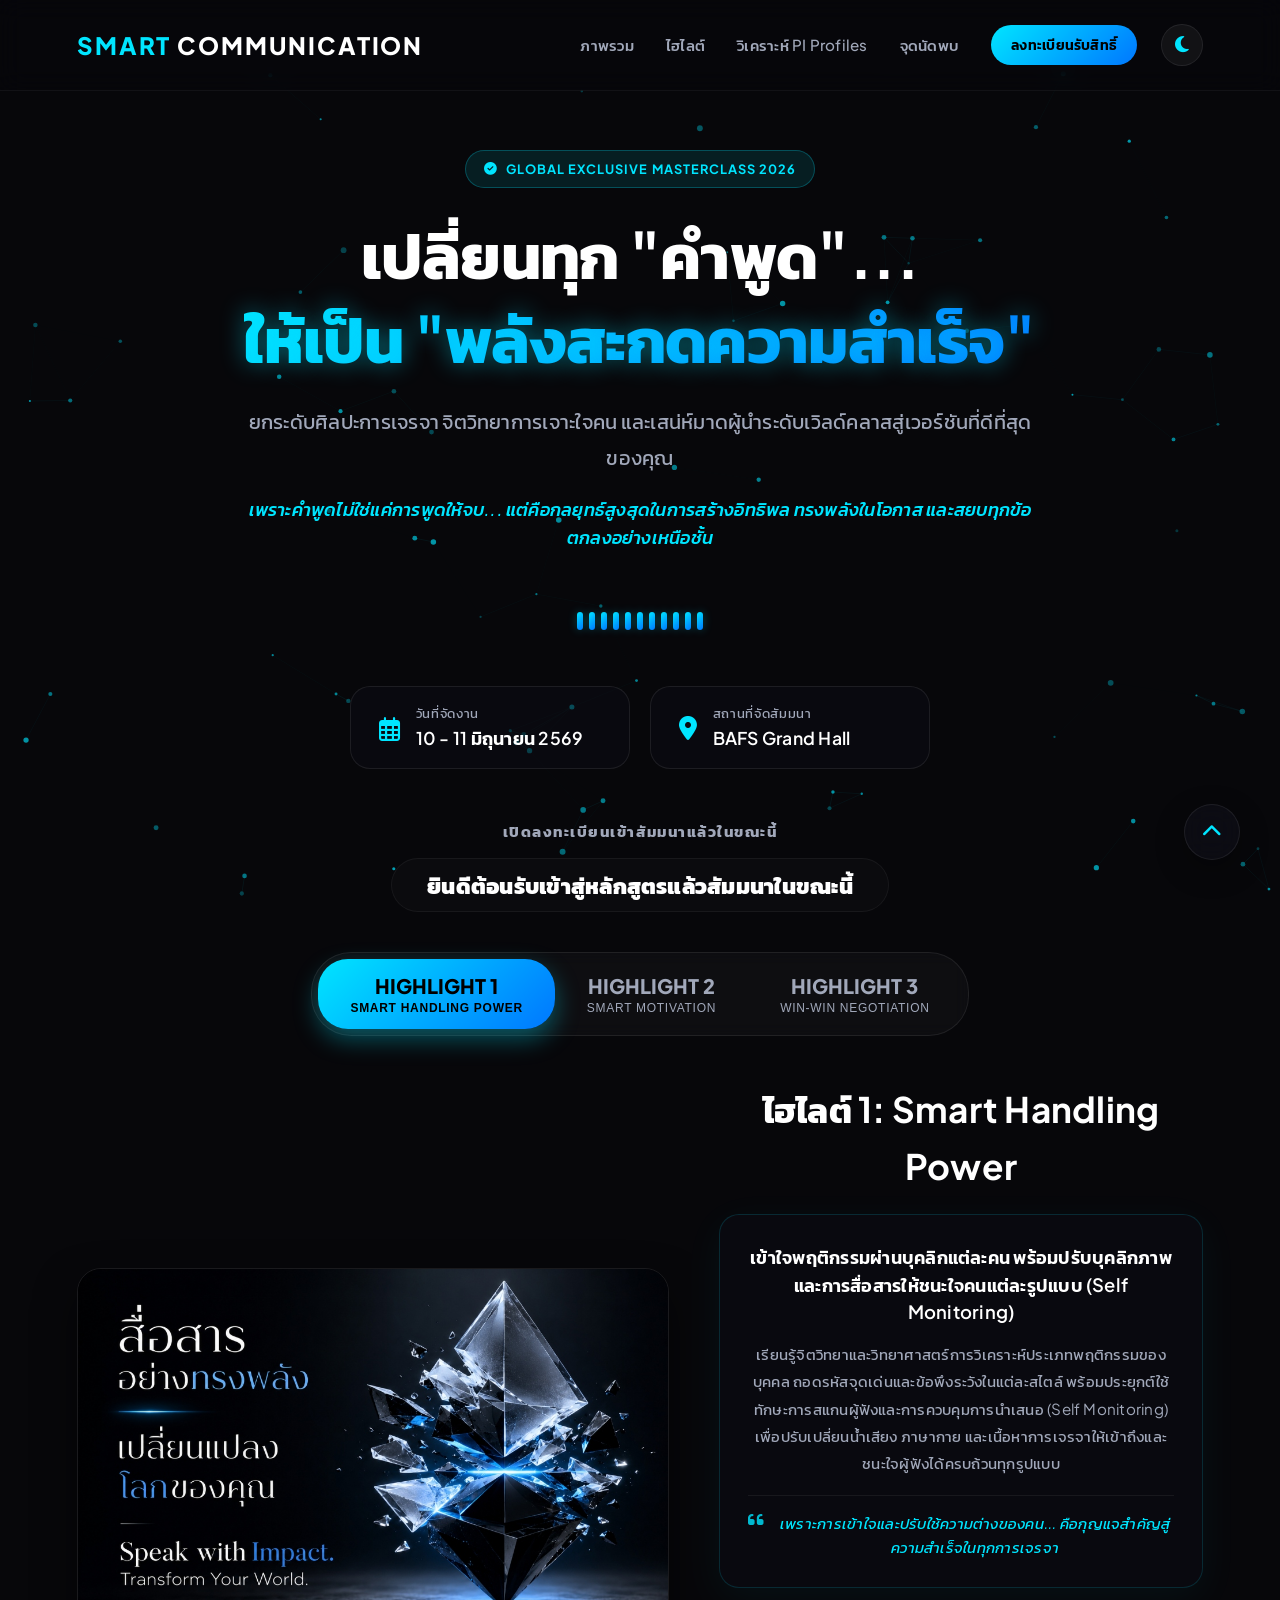
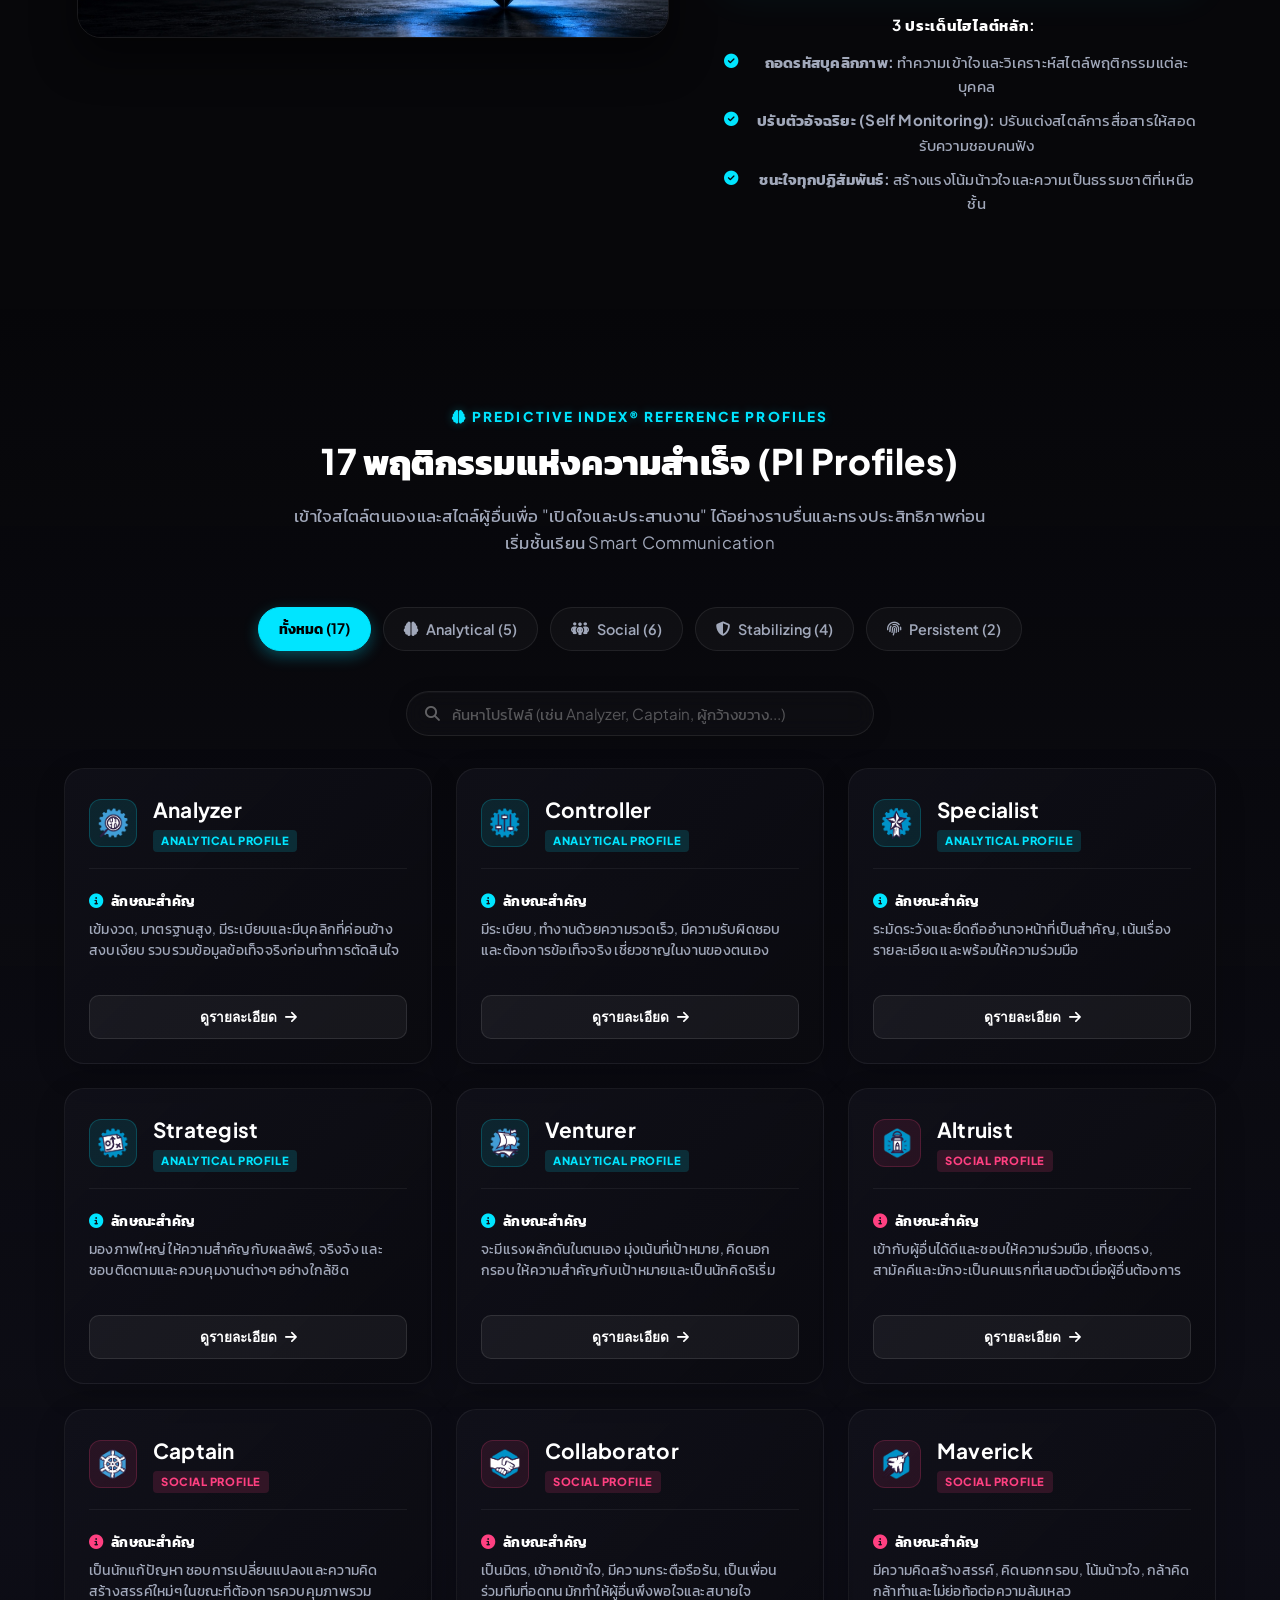
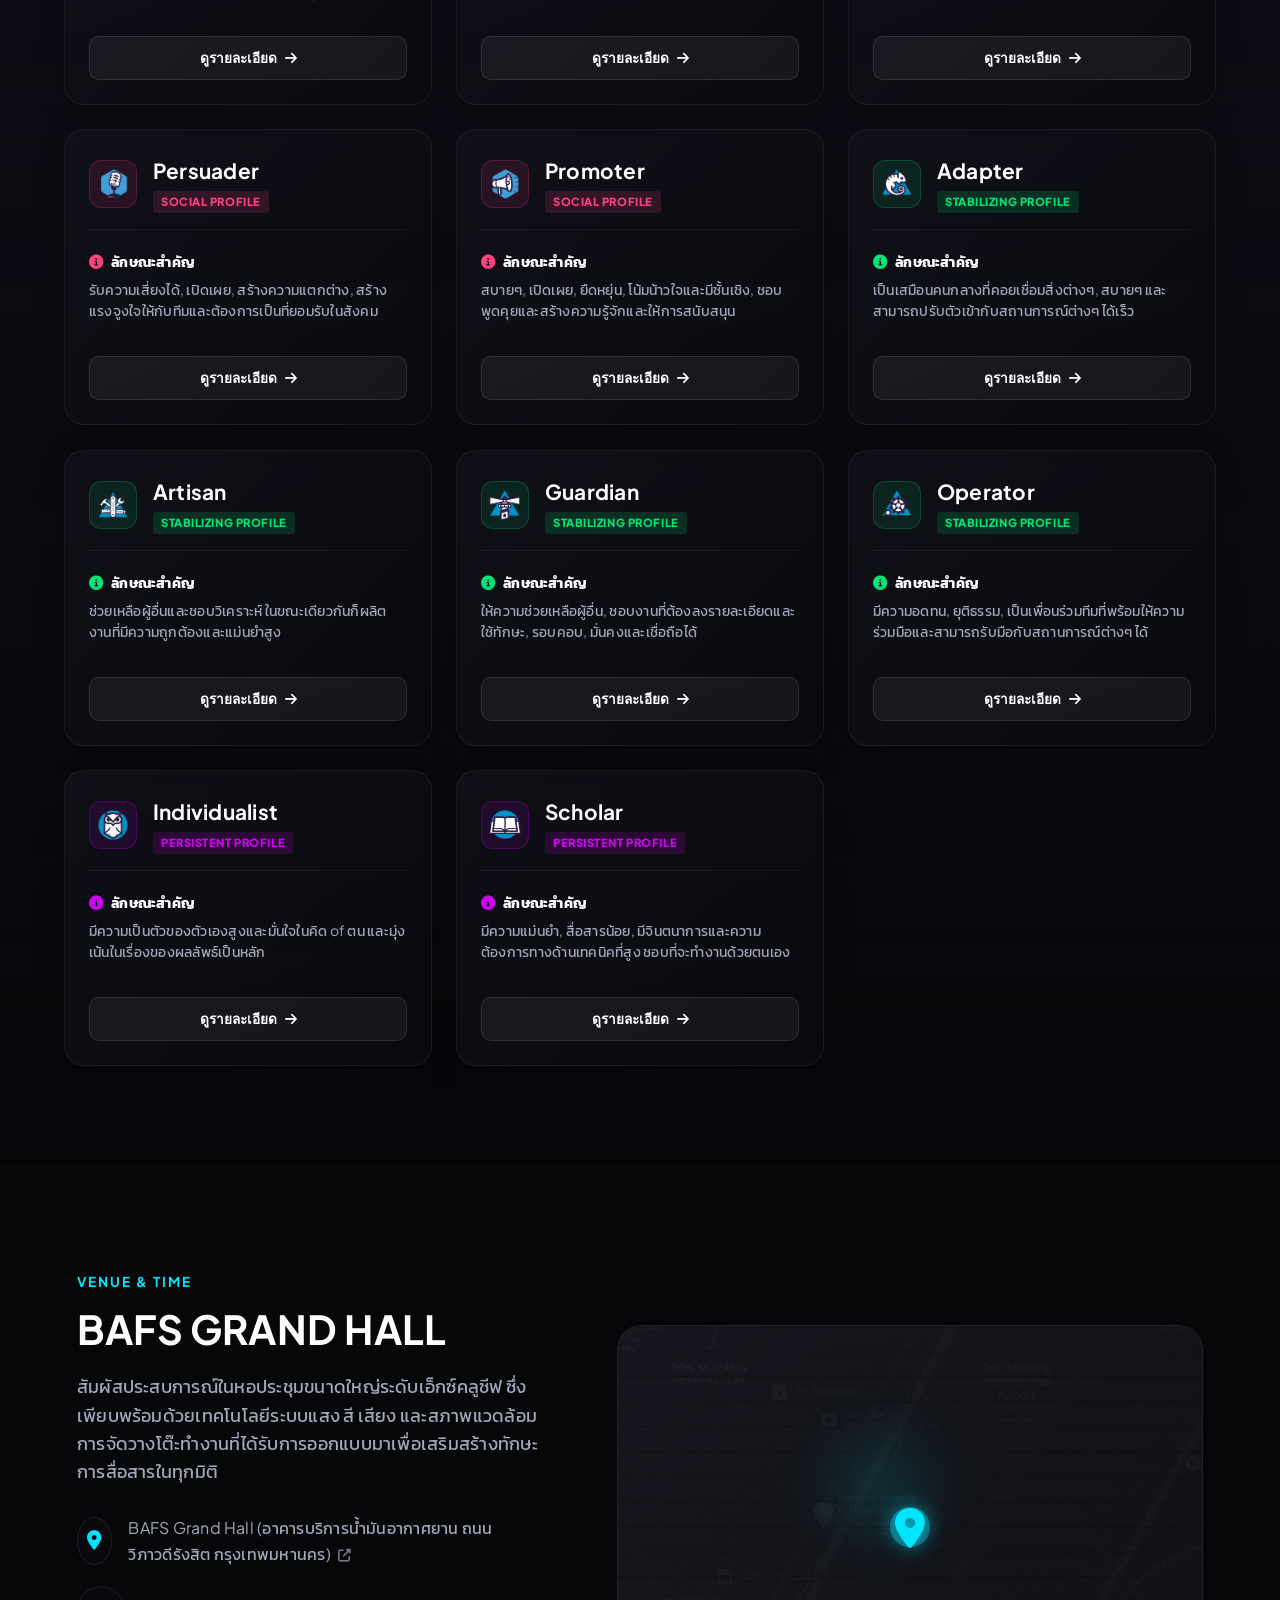
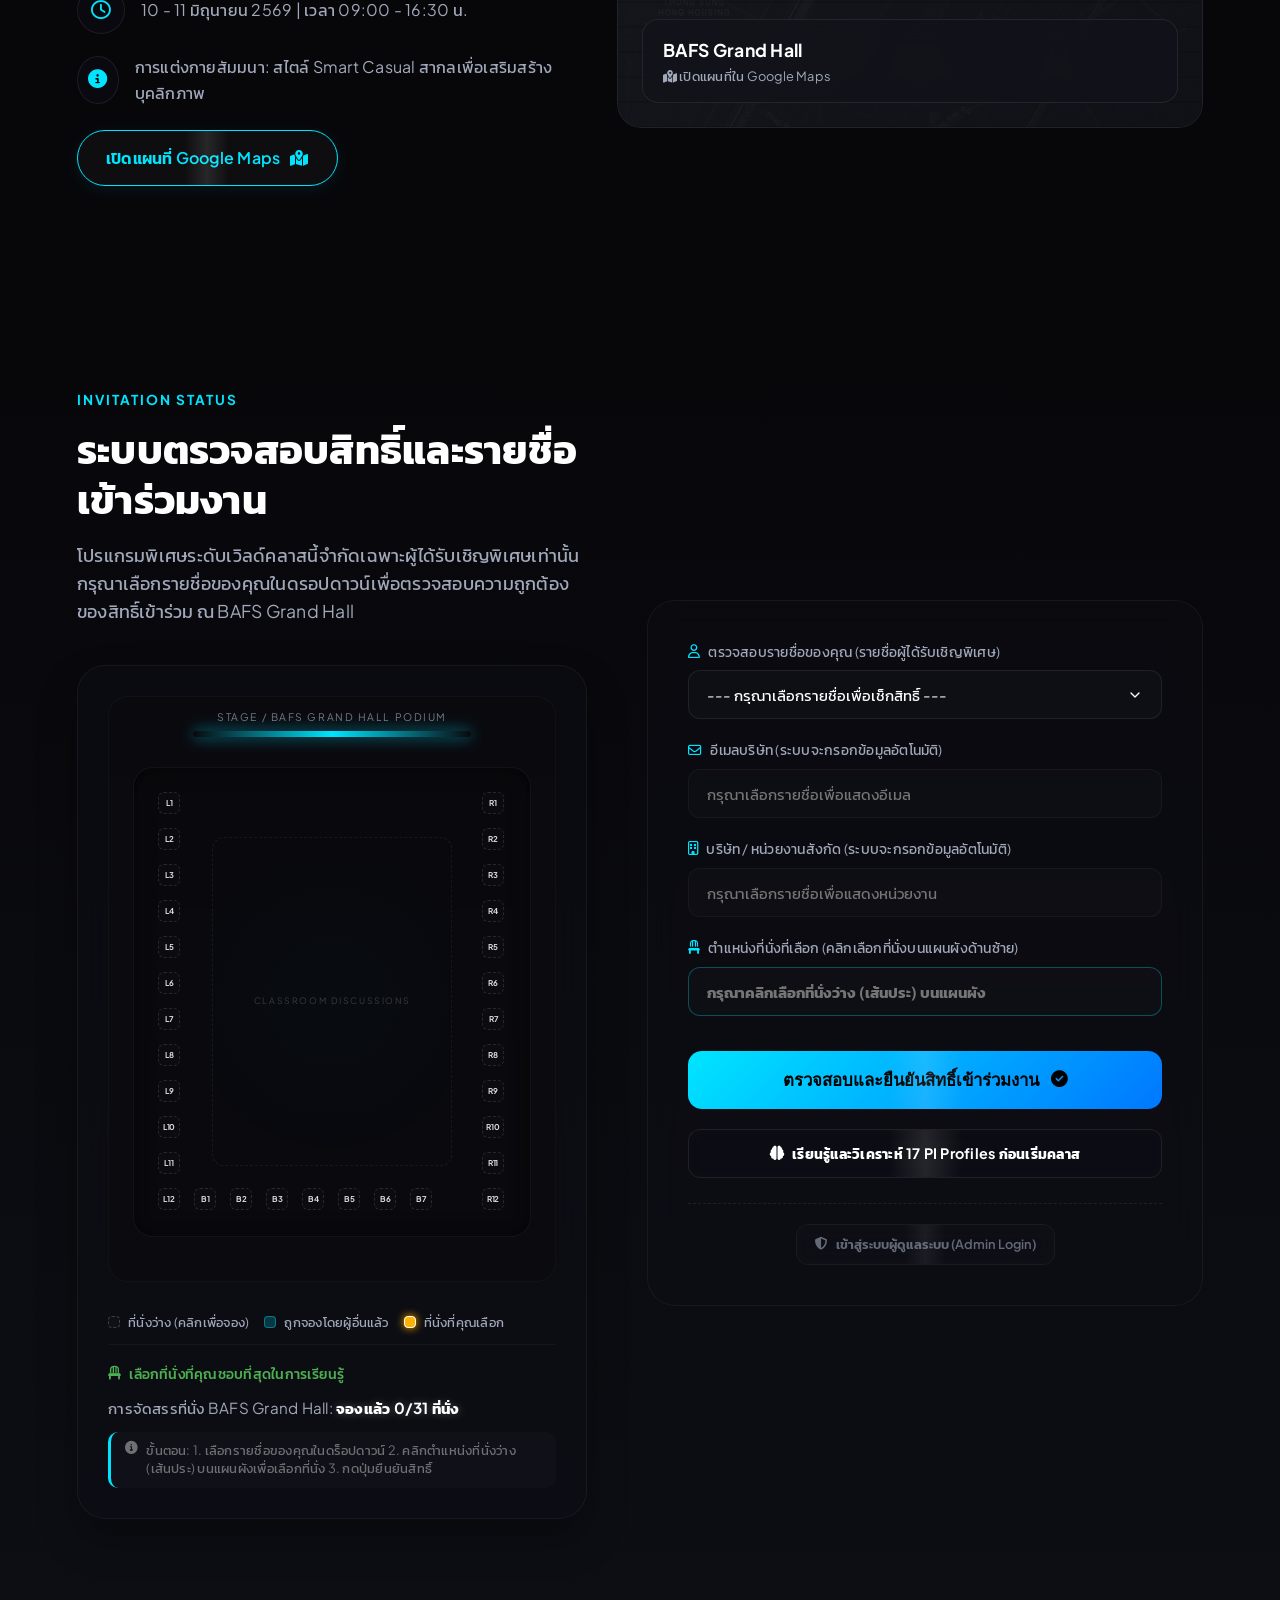
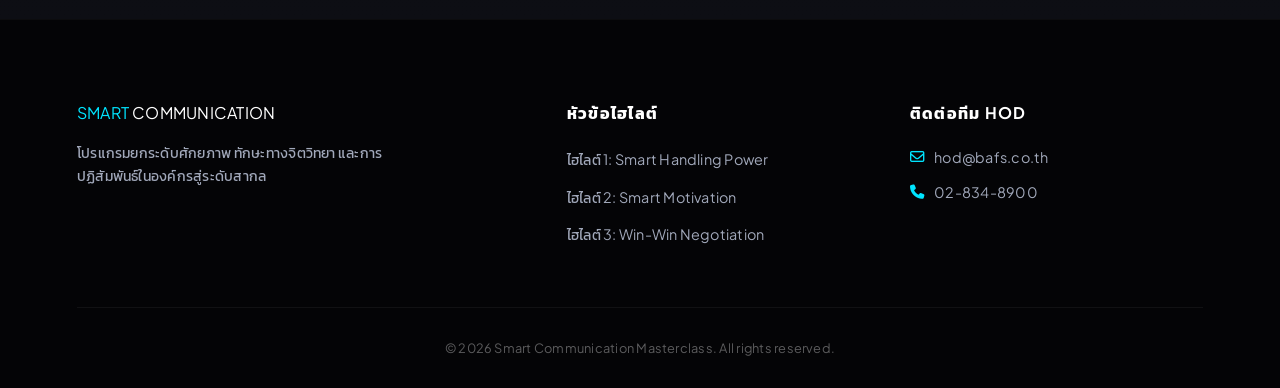
==== index.html @ f440081e "Add files via upload" ====
<!DOCTYPE html>
<html lang="th">
<head>
    <meta charset="UTF-8">
    <meta name="viewport" content="width=device-width, initial-scale=1.0">
    <title>Smart Communication Masterclass - 10-11 June 2026</title>
    
    <!-- SEO Optimization -->
    <meta name="description" content="พัฒนาทักษะการสื่อสารระดับสากล ปรับเปลี่ยนวิธีคิดและจิตวิทยาการโน้มน้าวใจระดับผู้นำในหลักสูตร Smart Communication ณ BAFS Grand Hall 10-11 มิถุนายน 2569">
    <meta name="keywords" content="Smart Communication, ทักษะการเจรจาต่อรอง, จิตวิทยาการโน้มน้าวใจ, BAFS Grand Hall, Smart Motivation, Leadership Presence">
    <meta name="author" content="Smart Communication Team">
    
    <!-- Premium Google Fonts: Plus Jakarta Sans (English) and Kanit (Thai) - Comfortable, highly readable, and extremely impactful -->
    <link rel="preconnect" href="https://fonts.googleapis.com">
    <link rel="preconnect" href="https://fonts.gstatic.com" crossorigin>
    <link href="https://fonts.googleapis.com/css2?family=Plus+Jakarta+Sans:wght@300;400;500;600;700;800;900&family=Kanit:wght@200;300;400;500;600;700;800&display=swap" rel="stylesheet">
    
    <!-- FontAwesome Icons -->
    <link rel="stylesheet" href="https://cdnjs.cloudflare.com/ajax/libs/font-awesome/6.4.0/css/all.min.css">
    
    <link rel="stylesheet" href="styles.css">
</head>
<body class="theme-ep1">

    <!-- Interactive Ambient Glow & Particles Background -->
    <div class="ambient-glow" id="ambientGlow"></div>
    <div class="mesh-grid"></div>
    <canvas class="particles-canvas" id="particlesCanvas"></canvas>

    <!-- Header Navigation -->
    <header class="header">
        <div class="logo">
            <span class="logo-accent">SMART</span> COMMUNICATION
        </div>
        <div class="nav-container">
            <nav class="nav-links">
                <a href="#about" class="nav-item">ภาพรวม</a>
                <a href="#episodes" class="nav-item">ไฮไลต์</a>
                <a href="#pi-profiles" class="nav-item">วิเคราะห์ PI Profiles</a>
                <a href="#venue" class="nav-item">จุดนัดพบ</a>
                <a href="#rsvp" class="cta-button-nav">ลงทะเบียนรับสิทธิ์</a>
            </nav>
            <button id="themeToggleBtn" class="theme-toggle-btn" aria-label="Toggle Theme">
                <i class="fa-solid fa-moon icon-moon"></i>
                <i class="fa-solid fa-sun icon-sun"></i>
            </button>
            <div class="hamburger">
                <span></span>
                <span></span>
                <span></span>
            </div>
        </div>
    </header>

    <!-- Hero Section -->
    <section class="hero-section" id="about">
        <div class="hero-bg" style="background-image: linear-gradient(180deg, rgba(10, 10, 12, 0.4) 0%, rgba(10, 10, 12, 0.95) 100%), url('assets/hero_bg.png');"></div>
        
        <div class="hero-content">
            <div class="badge-container animate-fade-in">
                <span class="premium-badge"><i class="fa-solid fa-circle-check"></i> GLOBAL EXCLUSIVE MASTERCLASS 2026</span>
            </div>
            
            <h1 class="hero-title animate-slide-up">
                เปลี่ยนทุก "คำพูด"...<br>
                <span class="accent-text gradient-glow">ให้เป็น "พลังสะกดความสำเร็จ"</span>
            </h1>
            
            <p class="hero-subtitle animate-slide-up">
                ยกระดับศิลปะการเจรจา จิตวิทยาการเจาะใจคน และเสน่ห์มาดผู้นำระดับเวิลด์คลาสสู่เวอร์ชันที่ดีที่สุดของคุณ
                <span class="highlight-line">เพราะคำพูดไม่ใช่แค่การพูดให้จบ... แต่คือกลยุทธ์สูงสุดในการสร้างอิทธิพล ทรงพลังในโอกาส และสยบทุกข้อตกลงอย่างเหนือชั้น</span>
            </p>

            <!-- Waveform Interactive visual to represent voice power -->
            <div class="waveform-container animate-fade-in" id="waveform">
                <div class="wave-bar"></div>
                <div class="wave-bar"></div>
                <div class="wave-bar"></div>
                <div class="wave-bar"></div>
                <div class="wave-bar"></div>
                <div class="wave-bar"></div>
                <div class="wave-bar"></div>
                <div class="wave-bar"></div>
                <div class="wave-bar"></div>
                <div class="wave-bar"></div>
                <div class="wave-bar"></div>
            </div>

            <!-- Event Details Cards -->
            <div class="event-meta-cards animate-fade-in">
                <div class="meta-card">
                    <div class="meta-icon"><i class="fa-regular fa-calendar-days"></i></div>
                    <div class="meta-text">
                        <span class="meta-label">วันที่จัดงาน</span>
                        <span class="meta-value">10 - 11 มิถุนายน 2569</span>
                    </div>
                </div>
                <div class="meta-card">
                    <div class="meta-icon"><i class="fa-solid fa-location-dot"></i></div>
                    <div class="meta-text">
                        <span class="meta-label">สถานที่จัดสัมมนา</span>
                        <span class="meta-value">BAFS Grand Hall</span>
                    </div>
                </div>
            </div>

            <!-- Countdown Timer -->
            <div class="countdown-container animate-fade-in">
                <h3 class="countdown-title">เปิดลงทะเบียนเข้าสัมมนาแล้วในขณะนี้</h3>
                <div class="countdown-timer" id="countdown">
                    <div class="time-block">
                        <span class="time-number" id="days">00</span>
                        <span class="time-label">วัน</span>
                    </div>
                    <div class="time-divider">:</div>
                    <div class="time-block">
                        <span class="time-number" id="hours">00</span>
                        <span class="time-label">ชั่วโมง</span>
                    </div>
                    <div class="time-divider">:</div>
                    <div class="time-block">
                        <span class="time-number" id="minutes">00</span>
                        <span class="time-label">นาที</span>
                    </div>
                    <div class="time-divider">:</div>
                    <div class="time-block">
                        <span class="time-number" id="seconds">00</span>
                        <span class="time-label">วินาที</span>
                    </div>
                </div>
            </div>

            <!-- Highlights Interactive Showcase Navigator -->
            <div class="ep-navigator-wrapper" id="episodes">
                <div class="ep-navigator">
                    <button class="ep-nav-btn active" data-ep="1">
                        <span class="ep-nav-num">HIGHLIGHT 1</span>
                        <span class="ep-nav-title">Smart Handling Power</span>
                    </button>
                    <button class="ep-nav-btn" data-ep="2">
                        <span class="ep-nav-num">HIGHLIGHT 2</span>
                        <span class="ep-nav-title">Smart Motivation</span>
                    </button>
                    <button class="ep-nav-btn" data-ep="3">
                        <span class="ep-nav-num">HIGHLIGHT 3</span>
                        <span class="ep-nav-title">Win-Win Negotiation</span>
                    </button>
                </div>
            </div>

            <!-- Highlights Showcase Container -->
            <div class="ep-showcase-container">
                
                <!-- HIGHLIGHT 1 PANEL -->
                <div class="ep-panel active" id="ep-panel-1">
                    <div class="ep-grid">
                        <div class="ep-visual-container">
                            <div class="glass-frame tilt-card">
                                <img src="assets/ep1_transformation.jpg" alt="ไฮไลต์ 1: Smart Handling Power" class="ep-image">
                            </div>
                        </div>
                        <div class="ep-details">
                            <h3 class="ep-title">ไฮไลต์ 1: Smart Handling Power</h3>
                            
                            <div class="ep-promo-card">
                                <p class="promo-lead">เข้าใจพฤติกรรมผ่านบุคลิกแต่ละคน พร้อมปรับบุคลิกภาพและการสื่อสารให้ชนะใจคนแต่ละรูปแบบ (Self Monitoring)</p>
                                <p class="promo-text">
                                    เรียนรู้จิตวิทยาและวิทยาศาสตร์การวิเคราะห์ประเภทพฤติกรรมของบุคคล ถอดรหัสจุดเด่นและข้อพึงระวังในแต่ละสไตล์ พร้อมประยุกต์ใช้ทักษะการสแกนผู้ฟังและการควบคุมการนำเสนอ (Self Monitoring) เพื่อปรับเปลี่ยนน้ำเสียง ภาษากาย และเนื้อหาการเจรจาให้เข้าถึงและชนะใจผู้ฟังได้ครบถ้วนทุกรูปแบบ
                                </p>
                                <div class="promo-highlight">
                                    <i class="fa-solid fa-quote-left"></i>
                                    <span class="highlight-quote-text">เพราะการเข้าใจและปรับใช้ความต่างของคน... คือกุญแจสำคัญสู่ความสำเร็จในทุกการเจรจา</span>
                                </div>
                            </div>

                            <div class="learning-points">
                                <h4 class="points-title">3 ประเด็นไฮไลต์หลัก:</h4>
                                <ul>
                                    <li><i class="fa-solid fa-circle-check"></i> <span><strong>ถอดรหัสบุคลิกภาพ:</strong> ทำความเข้าใจและวิเคราะห์สไตล์พฤติกรรมแต่ละบุคคล</span></li>
                                    <li><i class="fa-solid fa-circle-check"></i> <span><strong>ปรับตัวอัจฉริยะ (Self Monitoring):</strong> ปรับแต่งสไตล์การสื่อสารให้สอดรับความชอบคนฟัง</span></li>
                                    <li><i class="fa-solid fa-circle-check"></i> <span><strong>ชนะใจทุกปฏิสัมพันธ์:</strong> สร้างแรงโน้มน้าวใจและความเป็นธรรมชาติที่เหนือชั้น</span></li>
                                </ul>
                            </div>
                        </div>
                    </div>
                </div>

                <!-- HIGHLIGHT 2 PANEL -->
                <div class="ep-panel" id="ep-panel-2">
                    <div class="ep-grid">
                        <div class="ep-visual-container">
                            <div class="glass-frame tilt-card">
                                <img src="assets/ep2_persuasion.jpg" alt="ไฮไลต์ 2: Smart Motivation" class="ep-image">
                            </div>
                        </div>
                        <div class="ep-details">
                            <h3 class="ep-title">ไฮไลต์ 2: Smart Motivation</h3>
                            
                            <div class="ep-promo-card">
                                <p class="promo-lead">จิตวิทยาการจูงใจผู้อื่น การอ่านคน และการสร้างวัฒนธรรมองค์กรที่เอื้อต่อแรงขับเคลื่อน (Rapport Building)</p>
                                <p class="promo-text">
                                    ก้าวข้ามการสั่งการแบบดั้งเดิม สู่การนำทักษะการสร้างสายสัมพันธ์และความไว้เนื้อเชื่อใจ (Rapport Building) มาใช้อ่านใจบุคคล พร้อมเรียนรู้กลไกเชิงจิตวิทยาในการจุดพลังกระตุ้น ปลูกฝังทัศนคติเชิงบวก และสร้างวัฒนธรรมการมีส่วนร่วมในองค์กร เพื่อขับเคลื่อนประสิทธิภาพการทำงานร่วมกันเป็นทีมให้บรรลุเป้าหมายที่เหนือชั้นไปด้วยกัน
                                </p>
                                <div class="promo-highlight">
                                    <i class="fa-solid fa-quote-left"></i>
                                    <span class="highlight-quote-text">แรงผลักดันที่ทรงพลังที่สุด... เริ่มต้นจากการสร้างความเข้าใจและความผูกพันที่แท้จริงในใจคน</span>
                                </div>
                            </div>

                            <div class="learning-points">
                                <h4 class="points-title">3 ประเด็นไฮไลต์หลัก:</h4>
                                <ul>
                                    <li><i class="fa-solid fa-circle-check"></i> <span><strong>จิตวิทยาการกระตุ้น:</strong> ปลดล็อกแรงจูงใจและไฟในการทำงานของผู้ใต้บังคับบัญชา</span></li>
                                    <li><i class="fa-solid fa-circle-check"></i> <span><strong>สร้างความสัมพันธ์ลึกซึ้ง (Rapport):</strong> เทคนิคเชื่อมโยงไอเดียและสร้างความไว้ใจอย่างรวดเร็ว</span></li>
                                    <li><i class="fa-solid fa-circle-check"></i> <span><strong>วัฒนธรรมแรงขับเคลื่อน:</strong> พัฒนาสภาพแวดล้อมองค์กรที่ผลักดันเป้าหมายร่วมกัน</span></li>
                                </ul>
                            </div>
                        </div>
                    </div>
                </div>

                <!-- HIGHLIGHT 3 PANEL -->
                <div class="ep-panel" id="ep-panel-3">
                    <div class="ep-grid">
                        <div class="ep-visual-container">
                            <div class="glass-frame tilt-card">
                                <img src="assets/ep3_authority.png" alt="ไฮไลต์ 3: Win-Win Negotiation" class="ep-image">
                            </div>
                        </div>
                        <div class="ep-details">
                            <h3 class="ep-title">ไฮไลต์ 3: Win-Win Negotiation</h3>
                            
                            <div class="ep-promo-card">
                                <p class="promo-lead">กลยุทธ์การเจรจาต่อรองที่มีประสิทธิภาพ การสร้างเงื่อนไขเพื่อความสำเร็จ และเทคนิคการโน้มน้าวใจระดับลึก</p>
                                <p class="promo-text">
                                    ยกระดับสู่ศิลปะการเจรจาต่อรองและโน้มน้าวใจขั้นสูง เรียนรู้วิธีการกำหนดและออกแบบเงื่อนไขข้อตกลงเพื่อสร้างผลประโยชน์ร่วมกันทุกฝ่าย (Win-Win Outcome) พร้อมติดอาวุธจิตวิทยาการเจาะใจคนในระดับลึกเพื่อแก้ปัญหาความขัดแย้ง ปรับทัศนคติ และสยบทุกความตึงเครียดให้เปลี่ยนเป็นทางออกทางธุรกิจที่เหนือชั้น
                                </p>
                                <div class="promo-highlight">
                                    <i class="fa-solid fa-quote-left"></i>
                                    <span class="highlight-quote-text">การเจรจาที่ดีที่สุด... ไม่ใช่การเอาชนะ แต่คือการทำให้ทุกฝ่ายประสบความสำเร็จร่วมกันอย่างมั่นคง</span>
                                </div>
                            </div>

                            <div class="learning-points">
                                <h4 class="points-title">3 ประเด็นไฮไลต์หลัก:</h4>
                                <ul>
                                    <li><i class="fa-solid fa-circle-check"></i> <span><strong>กลยุทธ์การต่อรองขั้นสูง:</strong> วิธีควบคุมโครงสร้างการสนทนาและการยื่นข้อเสนออย่างเป็นระบบ</span></li>
                                    <li><i class="fa-solid fa-circle-check"></i> <span><strong>สร้างเงื่อนไข Win-Win:</strong> ออกแบบโซลูชันข้อตกลงเพื่อความพึงพอใจสูงสุดของทุกฝ่าย</span></li>
                                    <li><i class="fa-solid fa-circle-check"></i> <span><strong>จิตวิทยาโน้มน้าวระดับลึก:</strong> เทคนิคเอาชนะแรงต้านและปรับมุมมองเพื่อความร่วมมืออย่างยั่งยืน</span></li>
                                </ul>
                            </div>
                        </div>
                    </div>
                </div>

            </div>
    </section>

    <!-- PI Reference Profiles Section -->
    <section class="pi-section" id="pi-profiles">
        <div class="pi-container">
            <div class="pi-header-content">
                <span class="section-tag"><i class="fa-solid fa-brain"></i> PREDICTIVE INDEX® REFERENCE PROFILES</span>
                <h2 class="section-title">17 พฤติกรรมแห่งความสำเร็จ (PI Profiles)</h2>
                <p class="section-desc">
                    เข้าใจสไตล์ตนเองและสไตล์ผู้อื่นเพื่อ "เปิดใจและประสานงาน" ได้อย่างราบรื่นและทรงประสิทธิภาพก่อนเริ่มชั้นเรียน Smart Communication
                </p>
            </div>

            <!-- PI Category Filters -->
            <div class="pi-filters">
                <button class="pi-filter-btn active" data-filter="all">ทั้งหมด (17)</button>
                <button class="pi-filter-btn" data-filter="analytical"><i class="fa-solid fa-brain"></i> Analytical (5)</button>
                <button class="pi-filter-btn" data-filter="social"><i class="fa-solid fa-people-group"></i> Social (6)</button>
                <button class="pi-filter-btn" data-filter="stabilizing"><i class="fa-solid fa-shield-halved"></i> Stabilizing (4)</button>
                <button class="pi-filter-btn" data-filter="persistent"><i class="fa-solid fa-fingerprint"></i> Persistent (2)</button>
            </div>

            <!-- PI Search Bar -->
            <div class="pi-search-container">
                <div class="pi-search-wrapper">
                    <i class="fa-solid fa-magnifying-glass search-icon"></i>
                    <input type="text" id="piSearchInput" placeholder="ค้นหาโปรไฟล์ (เช่น Analyzer, Captain, ผู้กว้างขวาง...)" autocomplete="off">
                    <button id="piSearchClear" class="search-clear-btn" style="display: none;" aria-label="ล้างการค้นหา"><i class="fa-solid fa-xmark"></i></button>
                </div>
            </div>

            <!-- PI Cards Grid -->
            <div class="pi-grid-container" id="piGrid">
                <!-- === Analytical Profiles === -->
                <div class="pi-card show" data-category="analytical">
                    <div class="pi-card-inner">
                        <div class="pi-card-header">
                            <div class="pi-icon-wrap"><img src="assets/pi-profiles/analyzer.png" alt="Analyzer" class="pi-profile-icon-img"></div>
                            <div class="pi-title-wrap">
                                <h3 class="pi-name">Analyzer</h3>
                                <span class="pi-badge analytical">Analytical Profile</span>
                            </div>
                        </div>
                        <div class="pi-card-body">
                            <div class="pi-detail-item">
                                <h4 class="pi-detail-title"><i class="fa-solid fa-circle-info"></i> ลักษณะสำคัญ</h4>
                                <p class="pi-detail-text">เข้มงวด, มาตรฐานสูง, มีระเบียบและมีบุคลิกที่ค่อนข้างสงบเงียบ รวบรวมข้อมูลข้อเท็จจริงก่อนทำการตัดสินใจ</p>
                            </div>
                            <div class="pi-detail-item">
                                <h4 class="pi-detail-title"><i class="fa-solid fa-clipboard-question"></i> ความต้องการ</h4>
                                <p class="pi-detail-text">
                                    • ต้องการเข้าใจภาพรวม<br>
                                    • ต้องการการคิดวิเคราะห์<br>
                                    • ต้องการทำงานอย่างรวดเร็ว<br>
                                    • ต้องการทำงานโดยไม่มีข้อผิดพลาด
                                </p>
                            </div>
                            <div class="pi-detail-item">
                                <h4 class="pi-detail-title"><i class="fa-solid fa-gears"></i> พฤติกรรม</h4>
                                <p class="pi-detail-text">
                                    • แน่วแน่<br>
                                    • เข้มงวด<br>
                                    • ครุ่นคิด<br>
                                    • ละเอียดถี่ถ้วน
                                </p>
                            </div>
                        </div>
                    </div>
                </div>

                <div class="pi-card show" data-category="analytical">
                    <div class="pi-card-inner">
                        <div class="pi-card-header">
                            <div class="pi-icon-wrap"><img src="assets/pi-profiles/controller.png" alt="Controller" class="pi-profile-icon-img"></div>
                            <div class="pi-title-wrap">
                                <h3 class="pi-name">Controller</h3>
                                <span class="pi-badge analytical">Analytical Profile</span>
                            </div>
                        </div>
                        <div class="pi-card-body">
                            <div class="pi-detail-item">
                                <h4 class="pi-detail-title"><i class="fa-solid fa-circle-info"></i> ลักษณะสำคัญ</h4>
                                <p class="pi-detail-text">มีระเบียบ, ทำงานด้วยความรวดเร็ว, มีความรับผิดชอบและต้องการข้อเท็จจริง เชี่ยวชาญในงานของตนเอง</p>
                            </div>
                            <div class="pi-detail-item">
                                <h4 class="pi-detail-title"><i class="fa-solid fa-clipboard-question"></i> ความต้องการ</h4>
                                <p class="pi-detail-text">
                                    • ต้องการแก้ปัญหาด้วยตนเอง<br>
                                    • ต้องการคิดวิเคราะห์<br>
                                    • ต้องการทำงานอย่างรวดเร็ว<br>
                                    • ต้องการเข้าใจในกฎเกณฑ์และกฎระเบียบ
                                </p>
                            </div>
                            <div class="pi-detail-item">
                                <h4 class="pi-detail-title"><i class="fa-solid fa-gears"></i> พฤติกรรม</h4>
                                <p class="pi-detail-text">
                                    • ควบคุมสิ่งต่างๆ ด้วยตนเอง<br>
                                    • เน้นข้อเท็จจริง<br>
                                    • ใจเร็ว<br>
                                    • แม่นยำ
                                </p>
                            </div>
                        </div>
                    </div>
                </div>

                <div class="pi-card show" data-category="analytical">
                    <div class="pi-card-inner">
                        <div class="pi-card-header">
                            <div class="pi-icon-wrap"><img src="assets/pi-profiles/specialist.png" alt="Specialist" class="pi-profile-icon-img"></div>
                            <div class="pi-title-wrap">
                                <h3 class="pi-name">Specialist</h3>
                                <span class="pi-badge analytical">Analytical Profile</span>
                            </div>
                        </div>
                        <div class="pi-card-body">
                            <div class="pi-detail-item">
                                <h4 class="pi-detail-title"><i class="fa-solid fa-circle-info"></i> ลักษณะสำคัญ</h4>
                                <p class="pi-detail-text">ระมัดระวังและยึดถืออำนาจหน้าที่เป็นสำคัญ, เน้นเรื่องรายละเอียด และพร้อมให้ความร่วมมือ</p>
                            </div>
                            <div class="pi-detail-item">
                                <h4 class="pi-detail-title"><i class="fa-solid fa-clipboard-question"></i> ความต้องการ</h4>
                                <p class="pi-detail-text">
                                    • ต้องการได้รับการสนับสนุน<br>
                                    • ต้องการโอกาสในการทำงานกับข้อเท็จจริง<br>
                                    • ต้องการทำงานอย่างรวดเร็วกว่ามาตรฐาน<br>
                                    • ต้องการเข้าใจในกฎเกณฑ์และกฎระเบียบ
                                </p>
                            </div>
                            <div class="pi-detail-item">
                                <h4 class="pi-detail-title"><i class="fa-solid fa-gears"></i> พฤติกรรม</h4>
                                <p class="pi-detail-text">
                                    • ปฏิบัติตามกฎและนโยบาย<br>
                                    • เน้นข้อเท็จจริง<br>
                                    • รวดเร็ว<br>
                                    • แม่นยำ
                                </p>
                            </div>
                        </div>
                    </div>
                </div>

                <div class="pi-card show" data-category="analytical">
                    <div class="pi-card-inner">
                        <div class="pi-card-header">
                            <div class="pi-icon-wrap"><img src="assets/pi-profiles/strategist.png" alt="Strategist" class="pi-profile-icon-img"></div>
                            <div class="pi-title-wrap">
                                <h3 class="pi-name">Strategist</h3>
                                <span class="pi-badge analytical">Analytical Profile</span>
                            </div>
                        </div>
                        <div class="pi-card-body">
                            <div class="pi-detail-item">
                                <h4 class="pi-detail-title"><i class="fa-solid fa-circle-info"></i> ลักษณะสำคัญ</h4>
                                <p class="pi-detail-text">มองภาพใหญ่ ให้ความสำคัญกับผลลัพธ์, จริงจัง และชอบติดตามและควบคุมงานต่างๆ อย่างใกล้ชิด</p>
                            </div>
                            <div class="pi-detail-item">
                                <h4 class="pi-detail-title"><i class="fa-solid fa-clipboard-question"></i> ความต้องการ</h4>
                                <p class="pi-detail-text">
                                    • ต้องการเข้าใจภาพรวม<br>
                                    • ต้องการการคิดวิเคราะห์<br>
                                    • ต้องการความหลากหลายและความยืดหยุ่น<br>
                                    • ต้องการเวลาในการพัฒนาศักยภาพ
                                </p>
                            </div>
                            <div class="pi-detail-item">
                                <h4 class="pi-detail-title"><i class="fa-solid fa-gears"></i> พฤติกรรม</h4>
                                <p class="pi-detail-text">
                                    • อิสระ<br>
                                    • ไตร่ตรอง<br>
                                    • เข้มงวด<br>
                                    • มีระเบียบ
                                </p>
                            </div>
                        </div>
                    </div>
                </div>

                <div class="pi-card show" data-category="analytical">
                    <div class="pi-card-inner">
                        <div class="pi-card-header">
                            <div class="pi-icon-wrap"><img src="assets/pi-profiles/venturer.png" alt="Venturer" class="pi-profile-icon-img"></div>
                            <div class="pi-title-wrap">
                                <h3 class="pi-name">Venturer</h3>
                                <span class="pi-badge analytical">Analytical Profile</span>
                            </div>
                        </div>
                        <div class="pi-card-body">
                            <div class="pi-detail-item">
                                <h4 class="pi-detail-title"><i class="fa-solid fa-circle-info"></i> ลักษณะสำคัญ</h4>
                                <p class="pi-detail-text">จะมีแรงผลักดันในตนเอง มุ่งเน้นที่เป้าหมาย, คิดนอกกรอบ ให้ความสำคัญกับเป้าหมายและเป็นนักคิดริเริ่ม</p>
                            </div>
                            <div class="pi-detail-item">
                                <h4 class="pi-detail-title"><i class="fa-solid fa-clipboard-question"></i> ความต้องการ</h4>
                                <p class="pi-detail-text">
                                    • ต้องการอิสระ<br>
                                    • ต้องการโอกาสในการคิดไตร่ตรอง<br>
                                    • ต้องการความหลากหลาย<br>
                                    • ต้องการอิสระจากแบบแผนหรือกฎระเบียบ
                                </p>
                            </div>
                            <div class="pi-detail-item">
                                <h4 class="pi-detail-title"><i class="fa-solid fa-gears"></i> พฤติกรรม</h4>
                                <p class="pi-detail-text">
                                    • สั่งการ<br>
                                    • คิดวิเคราะห์<br>
                                    • มีแรงผลักดันในตนเอง<br>
                                    • คิดนอกกรอบ
                                </p>
                            </div>
                        </div>
                    </div>
                </div>

                <!-- === Social Profiles === -->
                <div class="pi-card show" data-category="social">
                    <div class="pi-card-inner">
                        <div class="pi-card-header">
                            <div class="pi-icon-wrap"><img src="assets/pi-profiles/altruist.png" alt="Altruist" class="pi-profile-icon-img"></div>
                            <div class="pi-title-wrap">
                                <h3 class="pi-name">Altruist</h3>
                                <span class="pi-badge social">Social Profile</span>
                            </div>
                        </div>
                        <div class="pi-card-body">
                            <div class="pi-detail-item">
                                <h4 class="pi-detail-title"><i class="fa-solid fa-circle-info"></i> ลักษณะสำคัญ</h4>
                                <p class="pi-detail-text">เข้ากับผู้อื่นได้ดีและชอบให้ความร่วมมือ, เที่ยงตรง, สามัคคีและมักจะเป็นคนแรกที่เสนอตัวเมื่อผู้อื่นต้องการ</p>
                            </div>
                            <div class="pi-detail-item">
                                <h4 class="pi-detail-title"><i class="fa-solid fa-clipboard-question"></i> ความต้องการ</h4>
                                <p class="pi-detail-text">
                                    • ต้องการความสามัคคี<br>
                                    • ต้องการปฏิสัมพันธ์และร่วมมือกับผู้อื่น<br>
                                    • ต้องการการจัดการงานที่มีความหลากหลาย<br>
                                    • ต้องการทราบความคาดหวังที่ชัดเจน
                                </p>
                            </div>
                            <div class="pi-detail-item">
                                <h4 class="pi-detail-title"><i class="fa-solid fa-gears"></i> พฤติกรรม</h4>
                                <p class="pi-detail-text">
                                    • ให้ความร่วมมือ<br>
                                    • ชอบเข้าสังคม<br>
                                    • รวดเร็ว<br>
                                    • ทำงานเป็นระบบ
                                </p>
                            </div>
                        </div>
                    </div>
                </div>

                <div class="pi-card show" data-category="social">
                    <div class="pi-card-inner">
                        <div class="pi-card-header">
                            <div class="pi-icon-wrap"><img src="assets/pi-profiles/captain.png" alt="Captain" class="pi-profile-icon-img"></div>
                            <div class="pi-title-wrap">
                                <h3 class="pi-name">Captain</h3>
                                <span class="pi-badge social">Social Profile</span>
                            </div>
                        </div>
                        <div class="pi-card-body">
                            <div class="pi-detail-item">
                                <h4 class="pi-detail-title"><i class="fa-solid fa-circle-info"></i> ลักษณะสำคัญ</h4>
                                <p class="pi-detail-text">เป็นนักแก้ปัญหา ชอบการเปลี่ยนแปลงและความคิดสร้างสรรค์ใหม่ๆ ในขณะที่ต้องการควบคุมภาพรวม</p>
                            </div>
                            <div class="pi-detail-item">
                                <h4 class="pi-detail-title"><i class="fa-solid fa-clipboard-question"></i> ความต้องการ</h4>
                                <p class="pi-detail-text">
                                    • ต้องการอิสระ<br>
                                    • ต้องการสร้างสัมพันธ์กับผู้อื่น<br>
                                    • ต้องการความหลากหลายและเปลี่ยนแปลง<br>
                                    • ต้องการความยืดหยุ่น
                                </p>
                            </div>
                            <div class="pi-detail-item">
                                <h4 class="pi-detail-title"><i class="fa-solid fa-gears"></i> พฤติกรรม</h4>
                                <p class="pi-detail-text">
                                    • ท้าทาย, ชอบแข่งขัน<br>
                                    • กระตือรือร้น<br>
                                    • คิดนอกกรอบ
                                </p>
                            </div>
                        </div>
                    </div>
                </div>

                <div class="pi-card show" data-category="social">
                    <div class="pi-card-inner">
                        <div class="pi-card-header">
                            <div class="pi-icon-wrap"><img src="assets/pi-profiles/collaborator.png" alt="Collaborator" class="pi-profile-icon-img"></div>
                            <div class="pi-title-wrap">
                                <h3 class="pi-name">Collaborator</h3>
                                <span class="pi-badge social">Social Profile</span>
                            </div>
                        </div>
                        <div class="pi-card-body">
                            <div class="pi-detail-item">
                                <h4 class="pi-detail-title"><i class="fa-solid fa-circle-info"></i> ลักษณะสำคัญ</h4>
                                <p class="pi-detail-text">เป็นมิตร, เข้าอกเข้าใจ, มีความกระตือรือร้น, เป็นเพื่อนร่วมทีมที่อดทน มักทำให้ผู้อื่นพึงพอใจและสบายใจ</p>
                            </div>
                            <div class="pi-detail-item">
                                <h4 class="pi-detail-title"><i class="fa-solid fa-clipboard-question"></i> ความต้องการ</h4>
                                <p class="pi-detail-text">
                                    • ต้องการความเป็นมิตร<br>
                                    • ต้องการทำงานร่วมกับผู้อื่น<br>
                                    • ต้องการทีมที่คอยสนับสนุน<br>
                                    • ต้องการอิสระในการแสดงความคิดเห็น
                                </p>
                            </div>
                            <div class="pi-detail-item">
                                <h4 class="pi-detail-title"><i class="fa-solid fa-gears"></i> พฤติกรรม</h4>
                                <p class="pi-detail-text">
                                    • ให้ความร่วมมือ<br>
                                    • เห็นอกเห็นใจ<br>
                                    • อดทน<br>
                                    • สบายๆ
                                </p>
                            </div>
                        </div>
                    </div>
                </div>

                <div class="pi-card show" data-category="social">
                    <div class="pi-card-inner">
                        <div class="pi-card-header">
                            <div class="pi-icon-wrap"><img src="assets/pi-profiles/maverick.png" alt="Maverick" class="pi-profile-icon-img"></div>
                            <div class="pi-title-wrap">
                                <h3 class="pi-name">Maverick</h3>
                                <span class="pi-badge social">Social Profile</span>
                            </div>
                        </div>
                        <div class="pi-card-body">
                            <div class="pi-detail-item">
                                <h4 class="pi-detail-title"><i class="fa-solid fa-circle-info"></i> ลักษณะสำคัญ</h4>
                                <p class="pi-detail-text">มีความคิดสร้างสรรค์, คิดนอกกรอบ, โน้มน้าวใจ, กล้าคิด กล้าทำและไม่ย่อท้อต่อความล้มเหลว</p>
                            </div>
                            <div class="pi-detail-item">
                                <h4 class="pi-detail-title"><i class="fa-solid fa-clipboard-question"></i> ความต้องการ</h4>
                                <p class="pi-detail-text">
                                    • ต้องการความท้าทาย<br>
                                    • ต้องการโอกาสในการโน้มน้าว ชักจูงผู้อื่น<br>
                                    • ต้องการความหลากหลาย<br>
                                    • ต้องการเป็นอิสระจากการถูกควบคุมหรือกฎเกณฑ์
                                </p>
                            </div>
                            <div class="pi-detail-item">
                                <h4 class="pi-detail-title"><i class="fa-solid fa-gears"></i> พฤติกรรม</h4>
                                <p class="pi-detail-text">
                                    • กล้าเสี่ยง<br>
                                    • กระตือรือร้น<br>
                                    • มีแรงผลักดันในตนเอง<br>
                                    • อดทนต่อความไม่แน่นอน
                                </p>
                            </div>
                        </div>
                    </div>
                </div>

                <div class="pi-card show" data-category="social">
                    <div class="pi-card-inner">
                        <div class="pi-card-header">
                            <div class="pi-icon-wrap"><img src="assets/pi-profiles/persuader.png" alt="Persuader" class="pi-profile-icon-img"></div>
                            <div class="pi-title-wrap">
                                <h3 class="pi-name">Persuader</h3>
                                <span class="pi-badge social">Social Profile</span>
                            </div>
                        </div>
                        <div class="pi-card-body">
                            <div class="pi-detail-item">
                                <h4 class="pi-detail-title"><i class="fa-solid fa-circle-info"></i> ลักษณะสำคัญ</h4>
                                <p class="pi-detail-text">รับความเสี่ยงได้, เปิดเผย, สร้างความแตกต่าง, สร้างแรงจูงใจให้กับทีมและต้องการเป็นที่ยอมรับในสังคม</p>
                            </div>
                            <div class="pi-detail-item">
                                <h4 class="pi-detail-title"><i class="fa-solid fa-clipboard-question"></i> ความต้องการ</h4>
                                <p class="pi-detail-text">
                                    • ต้องการอิสระ<br>
                                    • ต้องการโอกาสในการปฏิสัมพันธ์กับผู้คน<br>
                                    • ต้องการความหลากหลายและเปลี่ยนแปลง<br>
                                    • ต้องการอิสระจากกรอบการทำงานที่เข้มงวด
                                </p>
                            </div>
                            <div class="pi-detail-item">
                                <h4 class="pi-detail-title"><i class="fa-solid fa-gears"></i> พฤติกรรม</h4>
                                <p class="pi-detail-text">
                                    • มีความมั่นใจในตนเอง<br>
                                    • พูดจาโน้มน้าว<br>
                                    • รวดเร็ว<br>
                                    • เป็นกันเอง
                                </p>
                            </div>
                        </div>
                    </div>
                </div>

                <div class="pi-card show" data-category="social">
                    <div class="pi-card-inner">
                        <div class="pi-card-header">
                            <div class="pi-icon-wrap"><img src="assets/pi-profiles/promoter.png" alt="Promoter" class="pi-profile-icon-img"></div>
                            <div class="pi-title-wrap">
                                <h3 class="pi-name">Promoter</h3>
                                <span class="pi-badge social">Social Profile</span>
                            </div>
                        </div>
                        <div class="pi-card-body">
                            <div class="pi-detail-item">
                                <h4 class="pi-detail-title"><i class="fa-solid fa-circle-info"></i> ลักษณะสำคัญ</h4>
                                <p class="pi-detail-text">สบายๆ, เปิดเผย, ยืดหยุ่น, โน้มน้าวใจและมีชั้นเชิง, ชอบพูดคุยและสร้างความรู้จักและให้การสนับสนุน</p>
                            </div>
                            <div class="pi-detail-item">
                                <h4 class="pi-detail-title"><i class="fa-solid fa-clipboard-question"></i> ความต้องการ</h4>
                                <p class="pi-detail-text">
                                    • ต้องการความปรองดอง<br>
                                    • ต้องการการยอมรับในสังคม<br>
                                    • ต้องการทีมที่คอยสนับสนุน<br>
                                    • ต้องการอิสระจากกรอบการทำงาน
                                </p>
                            </div>
                            <div class="pi-detail-item">
                                <h4 class="pi-detail-title"><i class="fa-solid fa-gears"></i> พฤติกรรม</h4>
                                <p class="pi-detail-text">
                                    • ให้ความร่วมมือ<br>
                                    • ชอบเข้าสังคม<br>
                                    • อดทน<br>
                                    • ยืดหยุ่น
                                </p>
                            </div>
                        </div>
                    </div>
                </div>

                <!-- === Stabilizing Profiles === -->
                <div class="pi-card show" data-category="stabilizing">
                    <div class="pi-card-inner">
                        <div class="pi-card-header">
                            <div class="pi-icon-wrap"><img src="assets/pi-profiles/adapter.png" alt="Adapter" class="pi-profile-icon-img"></div>
                            <div class="pi-title-wrap">
                                <h3 class="pi-name">Adapter</h3>
                                <span class="pi-badge stabilizing">Stabilizing Profile</span>
                            </div>
                        </div>
                        <div class="pi-card-body">
                            <div class="pi-detail-item">
                                <h4 class="pi-detail-title"><i class="fa-solid fa-circle-info"></i> ลักษณะสำคัญ</h4>
                                <p class="pi-detail-text">เป็นเสมือนคนกลางที่คอยเชื่อมสิ่งต่างๆ, สบายๆ และสามารถปรับตัวเข้ากับสถานการณ์ต่างๆ ได้เร็ว</p>
                            </div>
                            <div class="pi-detail-item">
                                <h4 class="pi-detail-title"><i class="fa-solid fa-clipboard-question"></i> ความต้องการ</h4>
                                <p class="pi-detail-text">
                                    มีแรงผลักดันทั้งสี่ค่าอยู่ในระดับที่ใกล้เคียงกัน จึงไม่มีแรงผลักดันที่ชัดเจนที่จะกระตุ้นความต้องการหรือพฤติกรรมของพวกเขา อาจเป็นคนที่อ่านได้ยาก เพราะไม่มีแรงผลักดันที่ทำให้เกิดพฤติกรรมที่ชัดเจน ซึ่งความยืดหยุ่นถือเป็นจุดเด่นของคนกลุ่มนี้
                                </p>
                            </div>
                            <div class="pi-detail-item">
                                <h4 class="pi-detail-title"><i class="fa-solid fa-gears"></i> พฤติกรรม</h4>
                                <p class="pi-detail-text">
                                    • พฤติกรรมมีความยืดหยุ่นมาก
                                </p>
                            </div>
                        </div>
                    </div>
                </div>

                <div class="pi-card show" data-category="stabilizing">
                    <div class="pi-card-inner">
                        <div class="pi-card-header">
                            <div class="pi-icon-wrap"><img src="assets/pi-profiles/artisan.png" alt="Artisan" class="pi-profile-icon-img"></div>
                            <div class="pi-title-wrap">
                                <h3 class="pi-name">Artisan</h3>
                                <span class="pi-badge stabilizing">Stabilizing Profile</span>
                            </div>
                        </div>
                        <div class="pi-card-body">
                            <div class="pi-detail-item">
                                <h4 class="pi-detail-title"><i class="fa-solid fa-circle-info"></i> ลักษณะสำคัญ</h4>
                                <p class="pi-detail-text">ช่วยเหลือผู้อื่นและชอบวิเคราะห์ ในขณะเดียวกันก็ผลิตงานที่มีความถูกต้องและแม่นยำสูง</p>
                            </div>
                            <div class="pi-detail-item">
                                <h4 class="pi-detail-title"><i class="fa-solid fa-clipboard-question"></i> ความต้องการ</h4>
                                <p class="pi-detail-text">
                                    • ต้องการเข้าใจสิ่งต่างๆ<br>
                                    • ต้องการเวลาในการคิดวิเคราะห์<br>
                                    • ต้องการสภาพแวดล้อมการทำงานที่มั่นคง<br>
                                    • ต้องการความรู้ที่เกี่ยวข้องกับตำแหน่งงาน
                                </p>
                            </div>
                            <div class="pi-detail-item">
                                <h4 class="pi-detail-title"><i class="fa-solid fa-gears"></i> พฤติกรรม</h4>
                                <p class="pi-detail-text">
                                    • รับฟังผู้อื่น<br>
                                    • คิดวิเคราะห์<br>
                                    • รอบคอบ, สุขุม<br>
                                    • แม่นยำ
                                </p>
                            </div>
                        </div>
                    </div>
                </div>

                <div class="pi-card show" data-category="stabilizing">
                    <div class="pi-card-inner">
                        <div class="pi-card-header">
                            <div class="pi-icon-wrap"><img src="assets/pi-profiles/guardian.png" alt="Guardian" class="pi-profile-icon-img"></div>
                            <div class="pi-title-wrap">
                                <h3 class="pi-name">Guardian</h3>
                                <span class="pi-badge stabilizing">Stabilizing Profile</span>
                            </div>
                        </div>
                        <div class="pi-card-body">
                            <div class="pi-detail-item">
                                <h4 class="pi-detail-title"><i class="fa-solid fa-circle-info"></i> ลักษณะสำคัญ</h4>
                                <p class="pi-detail-text">ให้ความช่วยเหลือผู้อื่น, ชอบงานที่ต้องลงรายละเอียดและใช้ทักษะ, รอบคอบ, มั่นคงและเชื่อถือได้</p>
                            </div>
                            <div class="pi-detail-item">
                                <h4 class="pi-detail-title"><i class="fa-solid fa-clipboard-question"></i> ความต้องการ</h4>
                                <p class="pi-detail-text">
                                    • ต้องการความแน่ใจ<br>
                                    • ต้องการเวลาในการสร้างความเชื่อใจผู้อื่น<br>
                                    • ต้องการลำดับความสำคัญที่ชัดเจน<br>
                                    • ต้องการทำงานอย่างไม่ผิดพลาด
                                </p>
                            </div>
                            <div class="pi-detail-item">
                                <h4 class="pi-detail-title"><i class="fa-solid fa-gears"></i> พฤติกรรม</h4>
                                <p class="pi-detail-text">
                                    • ช่วยเหลือเกื้อกูล<br>
                                    • มีส่วนร่วมกับการทำงาน<br>
                                    • มั่นคง<br>
                                    • แข็งขัน
                                </p>
                            </div>
                        </div>
                    </div>
                </div>

                <div class="pi-card show" data-category="stabilizing">
                    <div class="pi-card-inner">
                        <div class="pi-card-header">
                            <div class="pi-icon-wrap"><img src="assets/pi-profiles/operator.png" alt="Operator" class="pi-profile-icon-img"></div>
                            <div class="pi-title-wrap">
                                <h3 class="pi-name">Operator</h3>
                                <span class="pi-badge stabilizing">Stabilizing Profile</span>
                            </div>
                        </div>
                        <div class="pi-card-body">
                            <div class="pi-detail-item">
                                <h4 class="pi-detail-title"><i class="fa-solid fa-circle-info"></i> ลักษณะสำคัญ</h4>
                                <p class="pi-detail-text">มีความอดทน, ยุติธรรม, เป็นเพื่อนร่วมทีมที่พร้อมให้ความร่วมมือและสามารถรับมือกับสถานการณ์ต่างๆ ได้</p>
                            </div>
                            <div class="pi-detail-item">
                                <h4 class="pi-detail-title"><i class="fa-solid fa-clipboard-question"></i> ความต้องการ</h4>
                                <p class="pi-detail-text">
                                    • ต้องการความแน่ใจ<br>
                                    • ต้องการทำงานกับข้อเท็จจริง<br>
                                    • ต้องการลำดับความสำคัญที่ชัดเจน<br>
                                    • ต้องการเข้าใจในกฎระเบียบและแบบแผน
                                </p>
                            </div>
                            <div class="pi-detail-item">
                                <h4 class="pi-detail-title"><i class="fa-solid fa-gears"></i> พฤติกรรม</h4>
                                <p class="pi-detail-text">
                                    • ให้ความร่วมมือ<br>
                                    • จริงจัง<br>
                                    • มั่นคง<br>
                                    • ละเอียดถี่ถ้วน
                                </p>
                            </div>
                        </div>
                    </div>
                </div>

                <!-- === Persistent Profiles === -->
                <div class="pi-card show" data-category="persistent">
                    <div class="pi-card-inner">
                        <div class="pi-card-header">
                            <div class="pi-icon-wrap"><img src="assets/pi-profiles/individualist.png" alt="Individualist" class="pi-profile-icon-img"></div>
                            <div class="pi-title-wrap">
                                <h3 class="pi-name">Individualist</h3>
                                <span class="pi-badge persistent">Persistent Profile</span>
                            </div>
                        </div>
                        <div class="pi-card-body">
                            <div class="pi-detail-item">
                                <h4 class="pi-detail-title"><i class="fa-solid fa-circle-info"></i> ลักษณะสำคัญ</h4>
                                <p class="pi-detail-text">มีความเป็นตัวของตัวเองสูงและมั่นใจในคิด of ตน และมุ่งเน้นในเรื่องของผลลัพธ์เป็นหลัก</p>
                            </div>
                            <div class="pi-detail-item">
                                <h4 class="pi-detail-title"><i class="fa-solid fa-clipboard-question"></i> ความต้องการ</h4>
                                <p class="pi-detail-text">
                                    • ต้องการอิสระ<br>
                                    • ต้องการทำงานโดยใช้ข้อเท็จจริง<br>
                                    • ต้องการลำดับความสำคัญที่ชัดเจน<br>
                                    • ต้องการความยืดหยุ่น
                                </p>
                            </div>
                            <div class="pi-detail-item">
                                <h4 class="pi-detail-title"><i class="fa-solid fa-gears"></i> พฤติกรรม</h4>
                                <p class="pi-detail-text">
                                    • มั่นใจในตนเอง<br>
                                    • คิดวิเคราะห์<br>
                                    • ตามแบบแผน<br>
                                    • ไม่ตามกฎระเบียบ
                                </p>
                            </div>
                        </div>
                    </div>
                </div>

                <div class="pi-card show" data-category="persistent">
                    <div class="pi-card-inner">
                        <div class="pi-card-header">
                            <div class="pi-icon-wrap"><img src="assets/pi-profiles/scholar.png" alt="Scholar" class="pi-profile-icon-img"></div>
                            <div class="pi-title-wrap">
                                <h3 class="pi-name">Scholar</h3>
                                <span class="pi-badge persistent">Persistent Profile</span>
                            </div>
                        </div>
                        <div class="pi-card-body">
                            <div class="pi-detail-item">
                                <h4 class="pi-detail-title"><i class="fa-solid fa-circle-info"></i> ลักษณะสำคัญ</h4>
                                <p class="pi-detail-text">มีความแม่นยำ, สื่อสารน้อย, มีจินตนาการและความต้องการทางด้านเทคนิคที่สูง ชอบที่จะทำงานด้วยตนเอง</p>
                            </div>
                            <div class="pi-detail-item">
                                <h4 class="pi-detail-title"><i class="fa-solid fa-clipboard-question"></i> ความต้องการ</h4>
                                <p class="pi-detail-text">
                                    • ต้องการอิสระ<br>
                                    • ต้องการเวลาพินิจ พิเคราะห์<br>
                                    • ต้องการสภาพแวดล้อมการทำงานที่มั่นคง<br>
                                    • ต้องการทำงานอย่างไม่ผิดพลาด
                                </p>
                            </div>
                            <div class="pi-detail-item">
                                <h4 class="pi-detail-title"><i class="fa-solid fa-gears"></i> พฤติกรรม</h4>
                                <p class="pi-detail-text">
                                    • ควบคุมสิ่งต่างๆ ด้วยตนเอง<br>
                                    • มีพื้นที่ส่วนตัว<br>
                                    • รอบคอบ<br>
                                    • ครุ่นคิด
                                </p>
                            </div>
                        </div>
                    </div>
                </div>

            </div>
        </div>
    </section>

    <!-- Venue and Details Section -->
    <section class="venue-section" id="venue">
        <div class="venue-grid">
            <div class="venue-info">
                <span class="section-tag">VENUE & TIME</span>
                <h2 class="section-title">BAFS GRAND HALL</h2>
                <p class="venue-desc">
                    สัมผัสประสบการณ์ในหอประชุมขนาดใหญ่ระดับเอ็กซ์คลูซีฟ ซึ่งเพียบพร้อมด้วยเทคโนโลยีระบบแสง สี เสียง 
                    และสภาพแวดล้อมการจัดวางโต๊ะทำงานที่ได้รับการออกแบบมาเพื่อเสริมสร้างทักษะการสื่อสารในทุกมิติ
                </p>
                <div class="venue-details-list">
                    <div class="venue-item">
                        <span class="venue-icon"><i class="fa-solid fa-location-dot"></i></span>
                        <span class="venue-text">
                            <a href="https://maps.app.goo.gl/ZHjcHfqTG7JqqaTG6" target="_blank" class="location-text-link">
                                BAFS Grand Hall (อาคารบริการน้ำมันอากาศยาน ถนนวิภาวดีรังสิต กรุงเทพมหานคร) <i class="fa-solid fa-up-right-from-square" style="font-size: 0.8rem; margin-left: 4px; opacity: 0.7;"></i>
                            </a>
                        </span>
                    </div>
                    <div class="venue-item">
                        <span class="venue-icon"><i class="fa-regular fa-clock"></i></span>
                        <span class="venue-text">10 - 11 มิถุนายน 2569 | เวลา 09:00 - 16:30 น.</span>
                    </div>
                    <div class="venue-item">
                        <span class="venue-icon"><i class="fa-solid fa-circle-info"></i></span>
                        <span class="venue-text">การแต่งกายสัมมนา: สไตล์ Smart Casual สากลเพื่อเสริมสร้างบุคลิกภาพ</span>
                    </div>
                </div>
                <a href="https://maps.app.goo.gl/ZHjcHfqTG7JqqaTG6" target="_blank" class="btn btn-maps btn-glow">
                    <span>เปิดแผนที่ Google Maps</span> <i class="fa-solid fa-map-location-dot"></i>
                </a>
            </div>
            <div class="venue-visual">
                <a href="https://maps.app.goo.gl/ZHjcHfqTG7JqqaTG6" target="_blank" class="glass-map-link">
                    <div class="glass-map">
                        <div class="map-glow"></div>
                        <div class="mock-map">
                            <img src="assets/venue_map.png" alt="BAFS Grand Hall Location Map" class="map-image-bg">
                            <div class="map-pin">
                                <div class="pin-pulse"></div>
                                <i class="fa-solid fa-location-dot"></i>
                            </div>
                            <div class="map-grid-lines"></div>
                            <div class="map-card">
                                <span class="map-title">BAFS Grand Hall</span>
                                <span class="map-sub"><i class="fa-solid fa-map-location-dot"></i> เปิดแผนที่ใน Google Maps</span>
                            </div>
                        </div>
                    </div>
                </a>
            </div>
        </div>
    </section>

    <!-- Seat Booking and Registration Section -->
    <section class="rsvp-section" id="rsvp">
        <div class="rsvp-grid">
            <div class="rsvp-header">
                <span class="section-tag">INVITATION STATUS</span>
                <h2 class="section-title">ระบบตรวจสอบสิทธิ์และรายชื่อเข้าร่วมงาน</h2>
                <p class="rsvp-sub">
                    โปรแกรมพิเศษระดับเวิลด์คลาสนี้จำกัดเฉพาะผู้ได้รับเชิญพิเศษเท่านั้น 
                    กรุณาเลือกรายชื่อของคุณในดรอปดาวน์เพื่อตรวจสอบความถูกต้องของสิทธิ์เข้าร่วม ณ BAFS Grand Hall
                </p>
                
                <div class="seat-live-tracker">
                    <div class="seating-map-wrapper">
                        <div class="stage-podium">
                            <span class="stage-label">STAGE / BAFS Grand Hall Podium</span>
                        </div>
                        <div class="seating-grid" id="seatingGrid">
                            <!-- 100 Seating Nodes generated dynamically in app.js -->
                        </div>
                    </div>
                    
                    <div class="tracker-info">
                        <div class="status-legend">
                            <div class="legend-item"><span class="legend-dot available"></span> ที่นั่งว่าง (คลิกเพื่อจอง)</div>
                            <div class="legend-item"><span class="legend-dot confirmed"></span> ถูกจองโดยผู้อื่นแล้ว</div>
                            <div class="legend-item"><span class="legend-dot active-user"></span> ที่นั่งที่คุณเลือก</div>
                        </div>
                        <p class="urgent-text"><i class="fa-solid fa-chair"></i> เลือกที่นั่งที่คุณชอบที่สุดในการเรียนรู้</p>
                        <p class="total-text">การจัดสรรที่นั่ง BAFS Grand Hall: <strong class="glow-value" id="dynamicSeatingCount">จองแล้ว 0/31 ที่นั่ง</strong></p>
                        <div class="seating-instruction">
                            <i class="fa-solid fa-circle-info"></i> ขั้นตอน: 1. เลือกรายชื่อของคุณในดร็อปดาวน์ 2. คลิกตำแหน่งที่นั่งว่าง (เส้นประ) บนแผนผังเพื่อเลือกที่นั่ง 3. กดปุ่มยืนยันสิทธิ์
                        </div>
                    </div>
                </div>
            </div>

            <div class="rsvp-form-container">
                <form class="rsvp-form" id="rsvpForm">
                    <div class="form-row">
                        <div class="form-group">
                            <label for="name"><i class="fa-regular fa-user"></i> ตรวจสอบรายชื่อของคุณ (รายชื่อผู้ได้รับเชิญพิเศษ)</label>
                            <select id="name" required class="select-dropdown">
                                <option value="" disabled selected>--- กรุณาเลือกรายชื่อเพื่อเช็กสิทธิ์ ---</option>
                            </select>
                        </div>
                    </div>
                    
                    <div class="form-row">
                        <div class="form-group">
                            <label for="email"><i class="fa-regular fa-envelope"></i> อีเมลบริษัท (ระบบจะกรอกข้อมูลอัตโนมัติ)</label>
                            <input type="email" id="email" required readonly class="readonly-input" placeholder="กรุณาเลือกรายชื่อเพื่อแสดงอีเมล">
                        </div>
                    </div>

                    <div class="form-row">
                        <div class="form-group">
                            <label for="department"><i class="fa-regular fa-building"></i> บริษัท / หน่วยงานสังกัด (ระบบจะกรอกข้อมูลอัตโนมัติ)</label>
                            <input type="text" id="department" required readonly class="readonly-input" placeholder="กรุณาเลือกรายชื่อเพื่อแสดงหน่วยงาน">
                        </div>
                    </div>

                    <div class="form-row">
                        <div class="form-group">
                            <label for="selectedSeatInput"><i class="fa-solid fa-chair"></i> ตำแหน่งที่นั่งที่เลือก (คลิกเลือกที่นั่งบนแผนผังด้านซ้าย)</label>
                            <input type="text" id="selectedSeatInput" required readonly class="readonly-input" placeholder="กรุณาคลิกเลือกที่นั่งว่าง (เส้นประ) บนแผนผัง" style="color: var(--theme-primary) !important; font-weight: bold; border-color: rgba(var(--theme-primary-rgb), 0.3) !important;">
                        </div>
                    </div>

                    <button type="submit" class="submit-btn btn-glow" id="submitBtn">
                        <span>ตรวจสอบและยืนยันสิทธิ์เข้าร่วมงาน</span> <i class="fa-solid fa-circle-check"></i>
                    </button>
                    <button type="button" class="submit-btn btn-glow" id="viewTicketBtn" style="display: none; background: linear-gradient(135deg, #00e5ff 0%, #00838f 100%); color: #000000;">
                        <span>ดูและดาวน์โหลดบัตรที่นั่ง</span> <i class="fa-solid fa-ticket"></i>
                    </button>
                </form>

                <div class="seating-pi-link" style="margin-top: 20px;">
                    <a href="#pi-profiles" class="btn btn-secondary btn-glow" style="width: 100%; display: flex; justify-content: center; align-items: center; gap: 8px; border-radius: 12px; padding: 12px 20px; font-size: 0.9rem; font-weight: 700; text-decoration: none;">
                        <i class="fa-solid fa-brain text-glow"></i> <span>เรียนรู้และวิเคราะห์ 17 PI Profiles ก่อนเริ่มคลาส</span>
                    </a>
                </div>

                <!-- Admin Login Section -->
                <div class="admin-login-container">
                    <div id="adminLoginTrigger">
                        <button type="button" id="adminLoginBtn" class="btn btn-secondary btn-glow">
                            <i class="fa-solid fa-shield-halved"></i> <span>เข้าสู่ระบบผู้ดูแลระบบ (Admin Login)</span>
                        </button>
                    </div>
                    <div id="adminPasswordInputArea" style="display: none; justify-content: center; align-items: center; gap: 10px; max-width: 400px; margin: 0 auto;">
                        <input type="password" id="adminPassword" placeholder="กรอกรหัสผ่าน Admin">
                        <button type="button" id="adminSubmitPasswordBtn" class="btn btn-primary btn-glow" style="font-size: 0.85rem; padding: 10px 16px; border-radius: 10px; font-weight: 600;">ตกลง</button>
                        <button type="button" id="adminCancelPasswordBtn" class="btn btn-secondary">ยกเลิก</button>
                    </div>
                </div>

                <!-- Admin Control Panel (Visible only to Admin/Testers) -->
                <div class="admin-control-panel" id="adminControlPanel" style="display: none; margin-top: 25px;">
                    <div class="admin-header">
                        <span class="admin-badge"><i class="fa-solid fa-shield-halved"></i> SYSTEM ADMINISTRATOR MODE</span>
                    </div>
                    <h4 class="admin-title">ควบคุมและทดสอบระบบที่นั่ง</h4>
                    <p class="admin-desc">ตรวจพบสิทธิ์ผู้ทดสอบระบบ: ท่านสามารถเลือกที่นั่งใดๆ ก็ได้เพื่อทดสอบกระบวนการทั้งหมด และทำการเคลียร์ข้อมูลเพื่อจำลองซ้ำได้ตลอดเวลา</p>
                    <div class="admin-actions">
                        <button type="button" id="adminResetCurrentUserBtn" class="btn btn-admin-action" disabled>
                            <i class="fa-regular fa-trash-can"></i> ล้างการจองของชื่อนี้
                        </button>
                        <button type="button" id="adminResetAllBtn" class="btn btn-admin-danger">
                            <i class="fa-solid fa-triangle-exclamation"></i> ล้างแผนผังที่นั่งทั้งหมด
                        </button>
                    </div>
                    
                    <div class="admin-bookings-list">
                        <h5 class="admin-bookings-title"><i class="fa-solid fa-list-check"></i> รายการจองที่นั่งทั้งหมด (<span id="adminBookingCount">0</span> ที่นั่ง)</h5>
                        <div id="adminBookingsContainer">
                            <!-- Bookings list will be rendered here dynamically -->
                        </div>
                    </div>
                </div>

                <!-- Premium Success State Overlay (Holographic Scanner & Digital Ticket) -->
                <div class="success-overlay" id="successOverlay">
                    <!-- 1. Holographic Scanning Phase -->
                    <div class="success-content" id="scanPhase">
                        <div class="hologram-scanner">
                            <div class="scanner-laser"></div>
                            <div class="scanner-circle">
                                <i class="fa-solid fa-qrcode"></i>
                            </div>
                        </div>
                        <h3>กำลังวิเคราะห์ข้อมูลผู้เข้าอบรม</h3>
                        <p class="warning-alert-text">
                            ระบบกำลังเข้ารหัส และประมวลผลจัดสรรที่นั่งแบบสุ่ม (Random Seating Allocation) ณ BAFS Grand Hall...
                        </p>
                        <div class="scan-progress-bar">
                            <div class="scan-progress-fill" id="scanProgressFill"></div>
                            <span class="scan-percent" id="scanPercent">0%</span>
                        </div>
                    </div>

                    <!-- 2. Final Boarding Pass Ticket Phase (Hidden initially) -->
                    <div class="success-content" id="ticketPhase" style="display: none;">
                        <div class="success-icon ticket-success-icon"><i class="fa-solid fa-circle-check"></i></div>
                        <h3 class="success-title-main">ลงทะเบียนและสุ่มเลือกที่นั่งเสร็จสมบูรณ์!</h3>
                        <p class="success-subtitle-main">ข้อความระบุที่นั่งได้รับการส่งไปยังอีเมลของท่านแล้ว</p>
                        
                        <!-- Premium Digital Boarding Pass -->
                        <div class="boarding-ticket" id="downloadableTicket">
                            <div class="ticket-header">
                                <div class="ticket-brand">SMART COMMUNICATION</div>
                                <div class="ticket-class">VIP PASS</div>
                            </div>
                            
                            <div class="ticket-body">
                                <div class="ticket-row">
                                    <div class="ticket-col">
                                        <span class="ticket-lbl">ผู้เข้าอบรม (ATTENDEE)</span>
                                        <span class="ticket-val" id="ticketAttendeeName">-</span>
                                    </div>
                                    <div class="ticket-col seat-badge-col">
                                        <span class="ticket-lbl">ตำแหน่งที่นั่ง (SEAT)</span>
                                        <span class="ticket-val seat-glow-number" id="ticketSeatNumber">-</span>
                                    </div>
                                </div>
                                
                                <div class="ticket-row">
                                    <div class="ticket-col">
                                        <span class="ticket-lbl">อีเมล (EMAIL)</span>
                                        <span class="ticket-val" id="ticketAttendeeEmail">-</span>
                                    </div>
                                    <div class="ticket-col">
                                        <span class="ticket-lbl">บริษัท / สังกัด</span>
                                        <span class="ticket-val" id="ticketAttendeeCompany">-</span>
                                    </div>
                                </div>
                                
                                <div class="ticket-row ticket-row-footer">
                                    <div class="ticket-col">
                                        <span class="ticket-lbl">สถานที่ (VENUE)</span>
                                        <span class="ticket-val" style="font-size: 0.75rem;">BAFS Grand Hall</span>
                                    </div>
                                    <div class="ticket-col">
                                        <span class="ticket-lbl">วันที่ (DATE)</span>
                                        <span class="ticket-val" style="font-size: 0.75rem;">10-11 มิถุนายน 2569</span>
                                    </div>
                                </div>
                            </div>
                            
                            <div class="ticket-divider">
                                <div class="perforation-left"></div>
                                <div class="perforation-line"></div>
                                <div class="perforation-right"></div>
                            </div>
                            
                            <div class="ticket-footer">
                                <div class="ticket-barcode">
                                    <div class="barcode-line"></div>
                                    <div class="barcode-line"></div>
                                    <div class="barcode-line"></div>
                                    <div class="barcode-line"></div>
                                    <div class="barcode-line"></div>
                                    <div class="barcode-line"></div>
                                    <div class="barcode-line"></div>
                                    <div class="barcode-line"></div>
                                    <div class="barcode-line"></div>
                                    <div class="barcode-line"></div>
                                </div>
                                <span class="ticket-serial">ID: <span id="ticketSerial">SC2026-XXXX</span></span>
                            </div>
                        </div>

                        <!-- Email Transmission Notification -->
                        <div class="email-dispatch-status">
                            <span class="dispatch-pulse"></span>
                            <span class="dispatch-text" id="dispatchText">ระบบได้จัดส่งข้อมูลที่นั่งไปยังกล่องข้อความของผู้เข้าอบรมเรียบร้อยแล้ว</span>
                        </div>

                        <!-- PI Profile Study Button Container -->
                        <div class="pi-study-row" id="studyPiBtnContainer" style="display: none;">
                            <button type="button" class="btn btn-pi-study" id="studyPiBtn">
                                <i class="fa-solid fa-brain"></i> <span id="studyPiBtnText">ศึกษา PI Profile ของคุณ</span>
                            </button>
                        </div>


                        <div class="ticket-actions-row">
                            <button type="button" class="btn btn-secondary btn-glow" id="downloadTicketBtn">
                                <i class="fa-solid fa-download"></i> <span>ดาวน์โหลดบัตรที่นั่ง</span>
                            </button>
                            <button type="button" class="btn btn-primary btn-glow" onclick="closeSuccess()">ตกลง</button>
                        </div>
                    </div>
                </div>
            </div>
        </div>
    </section>

    <!-- Footer -->
    <footer class="footer">
        <div class="footer-top">
            <div class="footer-brand">
                <span class="logo-accent">SMART</span> COMMUNICATION
                <p class="brand-desc">โปรแกรมยกระดับศักยภาพ ทักษะทางจิตวิทยา และการปฏิสัมพันธ์ในองค์กรสู่ระดับสากล</p>
            </div>
            <div class="footer-links">
                <h4>หัวข้อไฮไลต์</h4>
                <ul>
                    <li><a href="#episodes">ไฮไลต์ 1: Smart Handling Power</a></li>
                    <li><a href="#episodes">ไฮไลต์ 2: Smart Motivation</a></li>
                    <li><a href="#episodes">ไฮไลต์ 3: Win-Win Negotiation</a></li>
                </ul>
            </div>
            <div class="footer-contact">
                <h4>ติดต่อทีม HOD</h4>
                <p><i class="fa-regular fa-envelope"></i> <a href="mailto:hod@bafs.co.th" style="color: inherit; text-decoration: none;">hod@bafs.co.th</a></p>
                <p><i class="fa-solid fa-phone"></i> <a href="tel:028348900" style="color: inherit; text-decoration: none;">02-834-8900</a></p>
            </div>
        </div>
        <div class="footer-bottom">
            <p>&copy; 2026 Smart Communication Masterclass. All rights reserved.</p>
        </div>
    </footer>

    <!-- Floating Back to Top Button with Tooltip -->
    <button class="back-to-top" id="backToTop" aria-label="กลับสู่ด้านบน">
        <i class="fa-solid fa-chevron-up"></i>
        <span class="tooltip-text">กลับด้านบน</span>
    </button>

    <script type="text/javascript" src="email.min.js"></script>
    <script type="text/javascript">
        // Initialize EmailJS — Replace 'YOUR_PUBLIC_KEY' with your actual EmailJS public key
        // Sign up at https://www.emailjs.com/ to get your keys
        (function() {
            if (typeof emailjs !== 'undefined') {
                emailjs.init('YOUR_PUBLIC_KEY');
            }
        })();
    </script>
    <!-- PI Details Modal -->
    <div id="piModal" class="pi-modal">
        <div class="pi-modal-backdrop"></div>
        <div class="pi-modal-content">
            <button class="pi-modal-close" id="closePiModal" aria-label="ปิดรายละเอียด"><i class="fa-solid fa-xmark"></i></button>
            
            <div class="pi-modal-body">
                <!-- Header -->
                <div class="pi-modal-header">
                    <div class="pi-modal-icon-wrap" id="piModalIconWrap"></div>
                    <div class="pi-modal-title-wrap">
                        <h3 id="piModalName" class="pi-modal-name">Analyzer</h3>
                        <span id="piModalBadge" class="pi-modal-badge analytical">Analytical Profile</span>
                    </div>
                </div>
                
                <div class="pi-modal-grid">
                    <!-- Column 1: ลักษณะสำคัญ -->
                    <div class="pi-modal-col description-col">
                        <div class="pi-modal-section-card">
                            <h4 class="pi-modal-section-title"><i class="fa-solid fa-circle-info"></i> ลักษณะสำคัญ</h4>
                            <p id="piModalDesc" class="pi-modal-desc-text">เข้มงวด, มาตรฐานสูง, มีระเบียบ...</p>
                        </div>
                    </div>
                    
                    <!-- Column 2: ความต้องการ & พฤติกรรม -->
                    <div class="pi-modal-col details-col">
                        <div class="pi-modal-section-card">
                            <h4 class="pi-modal-section-title"><i class="fa-solid fa-clipboard-question"></i> ความต้องการ (Needs)</h4>
                            <ul id="piModalNeeds" class="pi-modal-list"></ul>
                        </div>
                        <div class="pi-modal-section-card">
                            <h4 class="pi-modal-section-title"><i class="fa-solid fa-gears"></i> พฤติกรรม (Behaviors)</h4>
                            <ul id="piModalBehaviors" class="pi-modal-list"></ul>
                        </div>
                    </div>
                </div>
            </div>
            
            <!-- Modal Navigation & Action -->
            <div class="pi-modal-footer">
                <button class="pi-modal-nav-btn prev" id="piModalPrev"><i class="fa-solid fa-chevron-left"></i> โปรไฟล์ก่อนหน้า</button>
                <div class="pi-modal-nav-indicator" id="piModalIndicator">1 / 17</div>
                <button class="pi-modal-nav-btn next" id="piModalNext">โปรไฟล์ถัดไป <i class="fa-solid fa-chevron-right"></i></button>
            </div>
        </div>
    </div>

    <script src="html2canvas.min.js"></script>
    <script src="names-db.js"></script>
    <script src="app.js"></script>
</body>
</html>
---- styles.css ----
/* ==========================================
   SMART COMMUNICATION - PREMIUM DESIGN SYSTEM
   ========================================== */

/* --- CSS Variables & Theme Definitions --- */
:root {
    /* Color Palette */
    --color-dark-bg: #07070a;
    --color-panel-bg: rgba(15, 15, 23, 0.45);
    --color-panel-border: rgba(255, 255, 255, 0.08);
    --color-text-primary: #ffffff;
    --color-text-secondary: #a1a8ba;
    
    /* Font Families - Clean, comfortable, highly readable, and highly impactful */
    --font-heading: 'Plus Jakarta Sans', 'Kanit', sans-serif;
    --font-body: 'Plus Jakarta Sans', 'Kanit', sans-serif;
    
    /* Transitions */
    --transition-smooth: all 0.4s cubic-bezier(0.16, 1, 0.3, 1);
    --transition-quick: all 0.2s ease-out;

    /* Theme Accents (Default EP1) */
    --theme-primary: #00e5ff;
    --theme-primary-rgb: 0, 229, 255;
    --theme-glow: rgba(0, 229, 255, 0.15);
    --theme-gradient: linear-gradient(135deg, #00e5ff 0%, #0077ff 100%);
    --theme-text-glow: 0 0 25px rgba(0, 229, 255, 0.45);
}

/* EP 2: The Art of Persuasion Theme (Platinum / Silver Accent) */
body.theme-ep2 {
    --theme-primary: #e2e8f0;
    --theme-primary-rgb: 226, 232, 240;
    --theme-glow: rgba(226, 232, 240, 0.12);
    --theme-gradient: linear-gradient(135deg, #ffffff 0%, #94a3b8 100%);
    --theme-text-glow: 0 0 20px rgba(255, 255, 255, 0.35);
}

/* EP 3: The Authority Theme (Liquid Gold / Amber Accent) */
body.theme-ep3 {
    --theme-primary: #ffb300;
    --theme-primary-rgb: 255, 179, 0;
    --theme-glow: rgba(255, 179, 0, 0.18);
    --theme-gradient: linear-gradient(135deg, #ffb300 0%, #ff6f00 100%);
    --theme-text-glow: 0 0 20px rgba(255, 179, 0, 0.45);
}

/* --- Base & Reset Elements --- */
* {
    margin: 0;
    padding: 0;
    box-sizing: border-box;
}

html {
    scroll-behavior: smooth;
    background-color: var(--color-dark-bg);
}

body {
    font-family: var(--font-body);
    background-color: var(--color-dark-bg);
    color: var(--color-text-primary);
    overflow-x: hidden;
    line-height: 1.6;
    letter-spacing: 0.015em;
    transition: var(--transition-smooth);
}

/* Custom Scrollbar */
::-webkit-scrollbar {
    width: 8px;
}
::-webkit-scrollbar-track {
    background: var(--color-dark-bg);
}
::-webkit-scrollbar-thumb {
    background: rgba(255, 255, 255, 0.15);
    border-radius: 4px;
}
::-webkit-scrollbar-thumb:hover {
    background: var(--theme-primary);
}

/* --- Atmospheric Layout Elements --- */
.ambient-glow {
    position: fixed;
    top: 50%;
    left: 50%;
    transform: translate(-50%, -50%);
    width: 60vw;
    height: 60vh;
    background: radial-gradient(circle, var(--theme-glow) 0%, rgba(7, 7, 10, 0) 70%);
    z-index: -2;
    pointer-events: none;
    transition: var(--transition-smooth);
    filter: blur(100px);
}

.mesh-grid {
    position: fixed;
    top: 0;
    left: 0;
    width: 100%;
    height: 100%;
    background-image: 
        linear-gradient(rgba(255, 255, 255, 0.02) 1px, transparent 1px),
        linear-gradient(90deg, rgba(255, 255, 255, 0.02) 1px, transparent 1px);
    background-size: 60px 60px;
    z-index: -1;
    pointer-events: none;
    opacity: 0.7;
}

/* --- Typography Utilities --- */
h1, h2, h3, h4, h5, h6 {
    font-family: var(--font-heading);
    font-weight: 700;
    color: var(--color-text-primary);
}

.gradient-glow {
    background: var(--theme-gradient);
    -webkit-background-clip: text;
    -webkit-text-fill-color: transparent;
    text-shadow: var(--theme-text-glow);
}

/* --- Header & Navigation --- */
.header {
    position: fixed;
    top: 0;
    left: 0;
    width: 100%;
    padding: 24px 6%;
    display: flex;
    justify-content: space-between;
    align-items: center;
    z-index: 100;
    backdrop-filter: blur(12px);
    background: rgba(7, 7, 10, 0.4);
    border-bottom: 1px solid rgba(255, 255, 255, 0.05);
    transition: var(--transition-smooth);
}

.header.scrolled {
    padding: 16px 6%;
    background: rgba(7, 7, 10, 0.85);
    border-bottom: 1px solid var(--color-panel-border);
}

.logo {
    font-family: var(--font-heading);
    font-weight: 900;
    font-size: 1.5rem;
    letter-spacing: 0.08em;
    color: var(--color-text-primary);
}

.logo-accent {
    color: var(--theme-primary);
    transition: var(--transition-smooth);
}

.nav-container {
    display: flex;
    align-items: center;
    gap: 24px;
}

.nav-links {
    display: flex;
    align-items: center;
    gap: 32px;
}

.nav-item {
    font-family: var(--font-body);
    font-size: 0.95rem;
    color: var(--color-text-secondary);
    text-decoration: none;
    font-weight: 500;
    transition: var(--transition-quick);
}

.nav-item:hover {
    color: var(--theme-primary);
}

/* CTA Button styles */
.btn {
    display: inline-flex;
    align-items: center;
    justify-content: center;
    gap: 10px;
    padding: 14px 28px;
    font-family: var(--font-body);
    font-weight: 600;
    font-size: 1rem;
    border-radius: 30px;
    text-decoration: none;
    cursor: pointer;
    transition: var(--transition-smooth);
    border: none;
}

.btn-primary {
    background: var(--theme-gradient);
    color: #000000;
    font-weight: 700;
}

.btn-primary:hover {
    transform: translateY(-3px);
    box-shadow: 0 10px 30px rgba(var(--theme-primary-rgb), 0.4);
}

.btn-secondary {
    background: var(--color-panel-bg);
    color: var(--color-text-primary);
    border: 1px solid var(--color-panel-border);
    backdrop-filter: blur(8px);
}

.btn-secondary:hover {
    background: rgba(255, 255, 255, 0.08);
    border-color: var(--theme-primary);
    transform: translateY(-3px);
}

.cta-button-nav {
    display: inline-flex;
    align-items: center;
    padding: 8px 20px;
    font-family: var(--font-body);
    font-weight: 600;
    font-size: 0.9rem;
    border-radius: 20px;
    background: var(--theme-gradient);
    color: #000000;
    text-decoration: none;
    transition: var(--transition-smooth);
}

.cta-button-nav:hover {
    box-shadow: 0 0 15px rgba(var(--theme-primary-rgb), 0.4);
    transform: translateY(-1px);
}

.hamburger {
    display: none;
    cursor: pointer;
}

/* --- Hero Section --- */
.hero-section {
    position: relative;
    min-height: 100vh;
    padding: 150px 6% 80px;
    display: flex;
    flex-direction: column;
    justify-content: center;
    align-items: center;
    text-align: center;
}

.hero-bg {
    position: absolute;
    top: 0;
    left: 0;
    width: 100%;
    height: 100%;
    background-size: cover;
    background-position: center;
    z-index: -1;
    opacity: 0.3;
}

.premium-badge {
    display: inline-flex;
    align-items: center;
    gap: 8px;
    padding: 8px 18px;
    font-family: var(--font-heading);
    font-weight: 700;
    font-size: 0.8rem;
    color: var(--theme-primary);
    background: rgba(var(--theme-primary-rgb), 0.1);
    border: 1px solid rgba(var(--theme-primary-rgb), 0.25);
    border-radius: 30px;
    letter-spacing: 0.08em;
    margin-bottom: 24px;
    text-transform: uppercase;
    transition: var(--transition-smooth);
}

.hero-title {
    font-size: 4rem;
    line-height: 1.3;
    margin-bottom: 24px;
    letter-spacing: -0.01em;
}

.hero-subtitle {
    max-width: 800px;
    font-size: 1.25rem;
    line-height: 1.8;
    color: var(--color-text-secondary);
    margin: 0 auto 40px;
    font-weight: 400;
}

.highlight-line {
    display: block;
    margin-top: 20px;
    font-size: 1.1rem;
    line-height: 1.6;
    font-style: italic;
    color: var(--theme-primary);
    font-weight: 500;
    transition: var(--transition-smooth);
}

/* Hero Meta Cards */
.event-meta-cards {
    display: flex;
    gap: 20px;
    margin-bottom: 50px;
    justify-content: center;
    flex-wrap: wrap;
}

.meta-card {
    display: flex;
    align-items: center;
    gap: 16px;
    padding: 16px 28px;
    border-radius: 20px;
    background: var(--color-panel-bg);
    border: 1px solid var(--color-panel-border);
    backdrop-filter: blur(12px);
    text-align: left;
    min-width: 280px;
}

.meta-icon {
    font-size: 1.5rem;
    color: var(--theme-primary);
    transition: var(--transition-smooth);
}

.meta-label {
    display: block;
    font-size: 0.8rem;
    color: var(--color-text-secondary);
    text-transform: uppercase;
    letter-spacing: 0.05em;
}

.meta-value {
    display: block;
    font-size: 1.1rem;
    font-weight: 600;
}

.hero-ctas {
    display: flex;
    gap: 20px;
    justify-content: center;
}

/* Countdown Styles */
.countdown-container {
    margin-bottom: 40px;
}

.countdown-title {
    font-size: 0.95rem;
    color: var(--color-text-secondary);
    text-transform: uppercase;
    letter-spacing: 0.1em;
    margin-bottom: 15px;
}

.countdown-timer {
    display: inline-flex;
    align-items: center;
    gap: 15px;
    background: rgba(255, 255, 255, 0.02);
    border: 1px solid rgba(255, 255, 255, 0.05);
    padding: 15px 35px;
    border-radius: 30px;
    backdrop-filter: blur(8px);
}

.time-block {
    display: flex;
    flex-direction: column;
    align-items: center;
    min-width: 70px;
}

.time-number {
    font-family: var(--font-heading);
    font-size: 2.2rem;
    font-weight: 800;
    color: #ffffff;
    line-height: 1;
}

.time-label {
    font-size: 0.75rem;
    color: var(--color-text-secondary);
    margin-top: 5px;
}

.time-divider {
    font-size: 1.8rem;
    font-weight: 800;
    color: var(--theme-primary);
    transition: var(--transition-smooth);
    margin-bottom: 12px;
}

/* Scroll indicator mouse */
.scroll-indicator {
    position: absolute;
    bottom: 30px;
    left: 50%;
    transform: translateX(-50%);
    display: flex;
    flex-direction: column;
    align-items: center;
    gap: 8px;
    opacity: 0.7;
}

.mouse-icon {
    width: 22px;
    height: 38px;
    border: 2px solid var(--color-text-secondary);
    border-radius: 12px;
    position: relative;
}

.mouse-icon .wheel {
    width: 4px;
    height: 8px;
    background-color: var(--theme-primary);
    border-radius: 2px;
    position: absolute;
    top: 6px;
    left: 50%;
    transform: translateX(-50%);
    animation: scroll-wheel 1.5s infinite;
    transition: var(--transition-smooth);
}

.scroll-text {
    font-size: 0.75rem;
    color: var(--color-text-secondary);
    text-transform: uppercase;
    letter-spacing: 0.1em;
}

@keyframes scroll-wheel {
    0% { top: 6px; opacity: 1; }
    50% { top: 16px; opacity: 0; }
    100% { top: 6px; opacity: 1; }
}

/* --- Section Layout Utilities --- */
section {
    padding: 100px 6%;
}

.section-header {
    max-width: 700px;
    margin: 0 auto 60px;
}

.text-center {
    text-align: center;
}

.section-tag {
    display: inline-block;
    font-family: var(--font-heading);
    font-size: 0.85rem;
    font-weight: 700;
    color: var(--theme-primary);
    letter-spacing: 0.15em;
    text-transform: uppercase;
    margin-bottom: 12px;
    transition: var(--transition-smooth);
}

.section-title {
    font-size: 2.5rem;
    line-height: 1.25;
    margin-bottom: 18px;
}

.section-description {
    color: var(--color-text-secondary);
    font-size: 1.1rem;
}

/* --- Episodes Interactive Showcase --- */
.episodes-section {
    background-color: rgba(7, 7, 10, 0.3);
}

.ep-navigator-wrapper {
    display: flex;
    justify-content: center;
    margin-bottom: 45px;
}

.ep-navigator {
    display: inline-flex;
    background: rgba(255, 255, 255, 0.03);
    border: 1px solid var(--color-panel-border);
    padding: 6px;
    border-radius: 40px;
    backdrop-filter: blur(8px);
}

.ep-nav-btn {
    display: flex;
    flex-direction: column;
    align-items: center;
    padding: 14px 32px;
    border-radius: 30px;
    background: transparent;
    border: none;
    cursor: pointer;
    transition: var(--transition-smooth);
    min-width: 170px;
    position: relative;
    z-index: 1;
}

.ep-nav-num {
    font-family: var(--font-heading);
    font-weight: 800;
    font-size: 1.25rem;
    color: var(--color-text-secondary);
    transition: var(--transition-quick);
}

.ep-nav-title {
    font-size: 0.75rem;
    color: var(--color-text-secondary);
    text-transform: uppercase;
    letter-spacing: 0.06em;
    margin-top: 3px;
    transition: var(--transition-quick);
}

.ep-nav-btn.active {
    background: var(--theme-gradient);
    box-shadow: 0 10px 25px rgba(var(--theme-primary-rgb), 0.35);
}

.ep-nav-btn:hover:not(.active) {
    background: rgba(255, 255, 255, 0.04);
    transform: translateY(-2px);
}

.ep-nav-btn:hover:not(.active) .ep-nav-num,
.ep-nav-btn:hover:not(.active) .ep-nav-title {
    color: #ffffff;
}

.ep-nav-btn.active .ep-nav-num,
.ep-nav-btn.active .ep-nav-title {
    color: #000000;
    font-weight: 800;
}

/* Episode Showcase Panel Layout */
.ep-showcase-container {
    position: relative;
    min-height: 550px;
}

.ep-panel {
    display: none;
    opacity: 0;
    transform: translateY(20px);
    transition: var(--transition-smooth);
}

.ep-panel.active {
    display: block;
    opacity: 1;
    transform: translateY(0);
    animation: ep-fade-in 0.6s cubic-bezier(0.16, 1, 0.3, 1) forwards;
}

@keyframes ep-fade-in {
    to {
        opacity: 1;
        transform: translateY(0);
    }
}

.ep-grid {
    display: grid;
    grid-template-columns: 1.1fr 0.9fr;
    gap: 50px;
    align-items: center;
}

.ep-visual-container {
    position: relative;
}

.glass-frame {
    position: relative;
    border-radius: 24px;
    overflow: hidden;
    border: 1px solid rgba(255, 255, 255, 0.08);
    box-shadow: 0 20px 40px rgba(0, 0, 0, 0.5);
    aspect-ratio: 16 / 10;
}

.ep-image {
    width: 100%;
    height: 100%;
    object-fit: cover;
    transition: transform 6s ease;
}

.glass-frame:hover .ep-image {
    transform: scale(1.08);
}

/* Floating Quotes Overlay styling */
.quote-overlay {
    position: absolute;
    bottom: 0;
    left: 0;
    width: 100%;
    padding: 30px;
    background: linear-gradient(0deg, rgba(7, 7, 10, 0.95) 0%, rgba(7, 7, 10, 0.4) 70%, transparent 100%);
    backdrop-filter: blur(2px);
    border-top: 1px solid rgba(255, 255, 255, 0.05);
}

.quote-en {
    font-family: var(--font-heading);
    font-size: 1.4rem;
    font-weight: 800;
    line-height: 1.4;
    margin-bottom: 8px;
    letter-spacing: -0.01em;
}

.quote-th {
    font-size: 1rem;
    line-height: 1.5;
    opacity: 0.85;
    font-weight: 400;
}

/* Quote Theme Color Shift */
.quote-overlay.glow-blue .quote-en {
    color: #00e5ff;
    text-shadow: 0 0 10px rgba(0, 229, 255, 0.3);
}

.quote-overlay.glow-platinum .quote-en {
    color: #ffffff;
    text-shadow: 0 0 10px rgba(255, 255, 255, 0.3);
}

.quote-overlay.glow-gold .quote-en {
    color: #ffb300;
    text-shadow: 0 0 10px rgba(255, 179, 0, 0.3);
}

/* EP Details Area styling */
.ep-details {
    display: flex;
    flex-direction: column;
    justify-content: center;
}

.ep-badge {
    display: inline-block;
    padding: 6px 14px;
    border-radius: 30px;
    font-size: 0.75rem;
    font-weight: 700;
    text-transform: uppercase;
    letter-spacing: 0.08em;
    width: fit-content;
    margin-bottom: 18px;
    align-self: center; /* Center-align dynamically inside the flex details container */
}

.badge-blue {
    background: rgba(0, 229, 255, 0.1);
    color: #00e5ff;
    border: 1px solid rgba(0, 229, 255, 0.2);
}

.badge-platinum {
    background: rgba(255, 255, 255, 0.08);
    color: #e2e8f0;
    border: 1px solid rgba(255, 255, 255, 0.15);
}

.badge-gold {
    background: rgba(255, 179, 0, 0.1);
    color: #ffb300;
    border: 1px solid rgba(255, 179, 0, 0.2);
}

.ep-title {
    font-size: 2.2rem;
    margin-bottom: 20px;
}

.ep-promo-card {
    background: var(--color-panel-bg);
    border: 1px solid var(--color-panel-border);
    backdrop-filter: blur(12px);
    border-radius: 20px;
    padding: 28px;
    margin-bottom: 25px;
    transition: var(--transition-smooth);
    box-shadow: 0 10px 30px rgba(0, 0, 0, 0.2);
}

body.theme-ep1 .ep-promo-card {
    border-color: rgba(0, 229, 255, 0.15);
    box-shadow: 0 10px 40px rgba(0, 229, 255, 0.05);
}

body.theme-ep2 .ep-promo-card {
    border-color: rgba(255, 255, 255, 0.15);
    box-shadow: 0 10px 40px rgba(255, 255, 255, 0.05);
}

body.theme-ep3 .ep-promo-card {
    border-color: rgba(255, 179, 0, 0.15);
    box-shadow: 0 10px 40px rgba(255, 179, 0, 0.05);
}


.promo-lead {
    font-size: 1.15rem;
    font-weight: 600;
    line-height: 1.5;
    color: var(--color-text-primary);
    margin-bottom: 14px;
}

.promo-text {
    font-size: 0.95rem;
    color: var(--color-text-secondary);
    line-height: 1.8;
    margin-bottom: 18px;
}

.promo-highlight {
    display: flex;
    gap: 12px;
    font-style: italic;
    color: var(--theme-primary);
    border-top: 1px solid rgba(255, 255, 255, 0.06);
    padding-top: 15px;
    font-size: 0.95rem;
    transition: var(--transition-smooth);
}

.promo-highlight i {
    font-size: 1.1rem;
    opacity: 0.8;
}

/* Learning points list */
.learning-points {
    padding-left: 5px;
}


.points-title {
    font-size: 0.95rem;
    text-transform: uppercase;
    letter-spacing: 0.05em;
    color: var(--color-text-primary);
    margin-bottom: 12px;
}

.learning-points ul {
    list-style: none;
}

.learning-points li {
    display: flex;
    align-items: flex-start;
    gap: 12px;
    font-size: 0.95rem;
    color: var(--color-text-secondary);
    margin-bottom: 10px;
}

.learning-points li i {
    color: var(--theme-primary);
    margin-top: 4px;
    font-size: 0.9rem;
    transition: var(--transition-smooth);
}

/* --- Venue Section --- */
.venue-section {
    background-color: var(--color-dark-bg);
    position: relative;
    border-top: 1px solid rgba(255, 255, 255, 0.02);
}

.venue-grid {
    display: grid;
    grid-template-columns: 0.9fr 1.1fr;
    gap: 60px;
    align-items: center;
}

.venue-desc {
    color: var(--color-text-secondary);
    font-size: 1.1rem;
    margin-bottom: 30px;
}

.venue-details-list {
    display: flex;
    flex-direction: column;
    gap: 20px;
}

.venue-item {
    display: flex;
    align-items: center;
    gap: 16px;
}

.venue-icon {
    display: flex;
    align-items: center;
    justify-content: center;
    width: 48px;
    height: 48px;
    border-radius: 50%;
    background: var(--color-panel-bg);
    border: 1px solid var(--color-panel-border);
    color: var(--theme-primary);
    font-size: 1.2rem;
    transition: var(--transition-smooth);
}

.venue-text {
    font-size: 1rem;
    color: var(--color-text-secondary);
}

/* Location Link & Map Button Styles */
.location-text-link {
    color: var(--color-text-secondary);
    text-decoration: none;
    transition: var(--transition-quick);
}
.location-text-link:hover {
    color: var(--theme-primary);
    text-shadow: 0 0 10px rgba(var(--theme-primary-rgb), 0.35);
}

.btn-maps {
    margin-top: 25px;
    background: rgba(255, 255, 255, 0.03);
    border: 1px solid var(--theme-primary);
    color: var(--theme-primary);
    box-shadow: 0 4px 15px rgba(var(--theme-primary-rgb), 0.08);
}
.btn-maps:hover {
    background: var(--theme-gradient);
    color: #000000;
    box-shadow: 0 10px 25px rgba(var(--theme-primary-rgb), 0.35);
    border-color: transparent;
    transform: translateY(-3px);
}

/* Glass Map design representation */
.glass-map-link {
    text-decoration: none;
    display: block;
    border-radius: 24px;
    overflow: hidden;
}

.glass-map {
    position: relative;
    border-radius: 24px;
    border: 1px solid rgba(255, 255, 255, 0.08);
    aspect-ratio: 16 / 11;
    overflow: hidden;
    background: #0f1015;
    transition: var(--transition-smooth);
}

.glass-map-link:hover .glass-map {
    border-color: rgba(var(--theme-primary-rgb), 0.3);
    box-shadow: 0 15px 35px rgba(var(--theme-primary-rgb), 0.12);
}

.map-image-bg {
    position: absolute;
    top: 0;
    left: 0;
    width: 100%;
    height: 100%;
    object-fit: cover;
    opacity: 0.14; /* Very subtle and faint */
    filter: invert(0.9) grayscale(1) brightness(0.65); /* Elegant dark map conversion */
    transition: var(--transition-smooth);
    mix-blend-mode: screen; /* Smooth blending with dark backgrounds */
}

.glass-map-link:hover .map-image-bg {
    transform: scale(1.05);
    opacity: 0.28; /* Stays faint but becomes clearer on hover */
    filter: invert(0.9) grayscale(0.2) brightness(0.75); /* Brings back a touch of premium colors on hover */
}

.map-glow {
    position: absolute;
    width: 150px;
    height: 150px;
    background: radial-gradient(circle, var(--theme-glow) 0%, transparent 70%);
    filter: blur(20px);
    top: 40%;
    left: 45%;
    transform: translate(-50%, -50%);
    z-index: 1;
    transition: var(--transition-smooth);
}

.mock-map {
    position: relative;
    width: 100%;
    height: 100%;
    background: linear-gradient(135deg, #12131a 0%, #0c0d12 100%);
    display: flex;
    justify-content: center;
    align-items: center;
}

.map-grid-lines {
    position: absolute;
    width: 100%;
    height: 100%;
    background-image: 
        radial-gradient(rgba(255, 255, 255, 0.03) 1px, transparent 1px),
        linear-gradient(rgba(0, 0, 0, 0.2) 2px, transparent 2px);
    background-size: 25px 25px;
    opacity: 0.6;
}

.map-pin {
    position: relative;
    z-index: 2;
    font-size: 2.5rem;
    color: var(--theme-primary);
    cursor: pointer;
    transition: var(--transition-smooth);
    filter: drop-shadow(0 0 10px rgba(var(--theme-primary-rgb), 0.6));
}

.pin-pulse {
    position: absolute;
    top: 50%;
    left: 50%;
    transform: translate(-50%, -50%);
    width: 40px;
    height: 40px;
    background: var(--theme-primary);
    border-radius: 50%;
    opacity: 0.35;
    animation: pin-glow-pulse 2s infinite;
    z-index: -1;
    transition: var(--transition-smooth);
}

@keyframes pin-glow-pulse {
    0% { transform: translate(-50%, -50%) scale(0.6); opacity: 0.6; }
    100% { transform: translate(-50%, -50%) scale(2.2); opacity: 0; }
}

.map-card {
    position: absolute;
    bottom: 24px;
    left: 24px;
    right: 24px;
    z-index: 3;
    padding: 16px 20px;
    border-radius: 16px;
    background: rgba(18, 19, 26, 0.85);
    backdrop-filter: blur(12px);
    border: 1px solid rgba(255, 255, 255, 0.08);
    display: flex;
    flex-direction: column;
}

.map-title {
    font-weight: 700;
    font-size: 1.1rem;
    color: #ffffff;
}

.map-sub {
    font-size: 0.8rem;
    color: var(--color-text-secondary);
    margin-top: 2px;
}

/* --- RSVP Registration Section --- */
.rsvp-section {
    background: linear-gradient(180deg, var(--color-dark-bg) 0%, #0d0e14 100%);
    position: relative;
}

.rsvp-grid {
    display: grid;
    grid-template-columns: 0.95fr 1.05fr;
    gap: 60px;
    align-items: center;
}

.rsvp-sub {
    color: var(--color-text-secondary);
    font-size: 1.1rem;
    margin-bottom: 40px;
}

/* Seat tracker simulation styling - FUTURISTIC AUDITORIUM MAP */
.seat-live-tracker {
    display: flex;
    flex-direction: column;
    gap: 30px;
    background: rgba(15, 15, 23, 0.45);
    border: 1px solid rgba(255, 255, 255, 0.05);
    backdrop-filter: blur(16px);
    padding: 30px;
    border-radius: 28px;
    width: 100%;
    box-shadow: 0 20px 40px rgba(0, 0, 0, 0.3);
}

.seating-map-wrapper {
    background: rgba(10, 10, 14, 0.6);
    border: 1px solid rgba(255, 255, 255, 0.03);
    border-radius: 20px;
    padding: 24px;
    position: relative;
}



.stage-podium {
    width: 70%;
    height: 6px;
    background: linear-gradient(90deg, transparent, var(--theme-primary), transparent);
    margin: 10px auto 30px;
    border-radius: 10px;
    box-shadow: 0 0 15px rgba(var(--theme-primary-rgb), 0.6);
    position: relative;
}

.stage-label {
    position: absolute;
    top: -22px;
    left: 50%;
    transform: translateX(-50%);
    font-size: 0.65rem;
    letter-spacing: 0.15em;
    color: var(--color-text-secondary);
    text-transform: uppercase;
    white-space: nowrap;
    opacity: 0.7;
}

.seating-grid {
    display: flex;
    justify-content: center;
    width: 100%;
}

.seating-rows-container {
    display: none;
}

/* Futuristic U-Shape Boardroom / Classroom Grid Table Layout */
.u-seating-grid {
    display: grid;
    grid-template-columns: repeat(10, 24px);
    grid-template-rows: repeat(12, 24px);
    gap: 12px;
    margin: 20px auto;
    width: fit-content;
    padding: 24px;
    background: rgba(10, 10, 14, 0.4);
    border-radius: 20px;
    border: 1px solid rgba(255, 255, 255, 0.04);
    position: relative;
    box-shadow: inset 0 0 20px rgba(0, 0, 0, 0.5);
}

/* Center Table/Whiteboard visual overlay inside the U-shape boardroom */
.u-seating-grid::before {
    content: "CLASSROOM DISCUSSIONS";
    position: absolute;
    top: 50%;
    left: 50%;
    transform: translate(-50%, -50%);
    width: 60%;
    height: 70%;
    border: 1px dashed rgba(255, 255, 255, 0.08);
    border-radius: 12px;
    display: flex;
    align-items: center;
    justify-content: center;
    font-size: 0.55rem;
    letter-spacing: 0.18em;
    color: rgba(255, 255, 255, 0.2);
    pointer-events: none;
    background: radial-gradient(circle, rgba(0, 229, 255, 0.02) 0%, transparent 80%);
    transition: var(--transition-smooth);
}

body.theme-ep1 .u-seating-grid::before {
    background: radial-gradient(circle, rgba(0, 229, 255, 0.02) 0%, transparent 80%);
}
body.theme-ep2 .u-seating-grid::before {
    background: radial-gradient(circle, rgba(255, 255, 255, 0.02) 0%, transparent 80%);
}
body.theme-ep3 .u-seating-grid::before {
    background: radial-gradient(circle, rgba(255, 179, 0, 0.02) 0%, transparent 80%);
}

.seat-node {
    width: 22px;
    height: 22px;
    border-radius: 6px;
    position: relative;
    cursor: pointer;
    transition: all 0.3s cubic-bezier(0.4, 0, 0.2, 1);
}

.seat-node.confirmed {
    background: rgba(0, 229, 255, 0.15);
    border: 1px solid rgba(0, 229, 255, 0.35);
    box-shadow: 0 0 5px rgba(0, 229, 255, 0.08);
    cursor: not-allowed;
}
body.theme-ep1 .seat-node.confirmed {
    background: rgba(0, 229, 255, 0.15);
    border: 1px solid rgba(0, 229, 255, 0.35);
}
body.theme-ep2 .seat-node.confirmed {
    background: rgba(255, 255, 255, 0.1);
    border: 1px solid rgba(255, 255, 255, 0.25);
}
body.theme-ep3 .seat-node.confirmed {
    background: rgba(255, 179, 0, 0.15);
    border: 1px solid rgba(255, 179, 0, 0.35);
}

.seat-node.available {
    background: rgba(255, 255, 255, 0.01);
    border: 1px dashed rgba(255, 255, 255, 0.12);
}

.seat-node.available:hover {
    border-color: #00e5ff;
    background: rgba(0, 229, 255, 0.15);
    box-shadow: 0 0 10px rgba(0, 229, 255, 0.3);
}

.seat-node.active-user-seat {
    background: #ffb300 !important;
    border: 1px solid #ffffff !important;
    box-shadow: 0 0 15px #ffb300, 0 0 30px rgba(255, 179, 0, 0.6) !important;
    transform: scale(1.25);
    animation: seat-pulse 1s infinite alternate;
    z-index: 5;
}

@keyframes seat-pulse {
    0% { transform: scale(1.15); box-shadow: 0 0 12px #ffb300; }
    100% { transform: scale(1.3); box-shadow: 0 0 25px #ffb300, 0 0 45px rgba(255, 179, 0, 0.8); }
}

.seat-node::after {
    content: attr(data-tooltip);
    position: absolute;
    bottom: 140%;
    left: 50%;
    transform: translateX(-50%) translateY(5px);
    background: rgba(8, 8, 12, 0.98);
    border: 1px solid rgba(255, 255, 255, 0.08);
    color: #ffffff;
    padding: 6px 12px;
    border-radius: 8px;
    font-size: 0.65rem;
    font-weight: 500;
    white-space: nowrap;
    opacity: 0;
    pointer-events: none;
    transition: all 0.25s cubic-bezier(0.4, 0, 0.2, 1);
    z-index: 100;
    box-shadow: 0 10px 20px rgba(0,0,0,0.5);
}

.seat-node:hover::after {
    opacity: 1;
    transform: translateX(-50%) translateY(0);
}

.tracker-info {
    display: flex;
    flex-direction: column;
    gap: 12px;
}

.status-legend {
    display: flex;
    flex-wrap: wrap;
    gap: 15px;
    margin-bottom: 5px;
    border-bottom: 1px solid rgba(255, 255, 255, 0.04);
    padding-bottom: 12px;
}

.legend-item {
    font-size: 0.8rem;
    color: var(--color-text-secondary);
    display: flex;
    align-items: center;
    gap: 8px;
}

.legend-dot {
    width: 12px;
    height: 12px;
    border-radius: 4px;
}

.legend-dot.confirmed {
    background: rgba(0, 229, 255, 0.2);
    border: 1px solid rgba(0, 229, 255, 0.4);
}
.legend-dot.available {
    background: rgba(255, 255, 255, 0.02);
    border: 1px dashed rgba(255, 255, 255, 0.2);
}
.legend-dot.active-user {
    background: #ffb300;
    border: 1px solid #ffffff;
    box-shadow: 0 0 8px #ffb300;
}

.urgent-text {
    font-size: 0.9rem;
    font-weight: 500;
    color: #4caf50 !important;
    display: flex;
    align-items: center;
    gap: 8px;
}

.total-text {
    font-size: 0.95rem;
    color: var(--color-text-secondary);
    line-height: 1.5;
}

.glow-value {
    color: #ffffff;
    font-weight: 700;
    text-shadow: 0 0 10px rgba(255, 255, 255, 0.3);
}

.seating-instruction {
    font-size: 0.8rem;
    color: rgba(255, 255, 255, 0.4);
    background: rgba(255, 255, 255, 0.02);
    padding: 10px 14px;
    border-radius: 10px;
    border-left: 3px solid var(--theme-primary);
    display: flex;
    align-items: flex-start;
    gap: 8px;
    line-height: 1.4;
}

/* Interactive Form styling */
.rsvp-form-container {
    position: relative;
    background: rgba(15, 15, 23, 0.35);
    border: 1px solid rgba(255, 255, 255, 0.05);
    border-radius: 28px;
    padding: 40px;
    backdrop-filter: blur(16px);
    overflow: visible;
}

.rsvp-form {
    display: flex;
    flex-direction: column;
    gap: 20px;
}

.form-row.split {
    display: grid;
    grid-template-columns: 1fr 1fr;
    gap: 20px;
}

.form-group {
    display: flex;
    flex-direction: column;
    gap: 8px;
}

.form-group label {
    font-size: 0.85rem;
    color: var(--color-text-secondary);
    display: flex;
    align-items: center;
    gap: 8px;
}

.form-group label i {
    color: var(--theme-primary);
    transition: var(--transition-smooth);
}

.form-group input {
    background: rgba(255, 255, 255, 0.03);
    border: 1px solid rgba(255, 255, 255, 0.08);
    border-radius: 12px;
    padding: 14px 18px;
    font-family: var(--font-body);
    font-size: 0.95rem;
    color: #ffffff;
    transition: var(--transition-quick);
}

.form-group input:focus {
    outline: none;
    border-color: var(--theme-primary);
    background: rgba(255, 255, 255, 0.06);
    box-shadow: 0 0 10px rgba(var(--theme-primary-rgb), 0.1);
}

/* Premium Readonly inputs filled automatically */
.form-group input.readonly-input {
    background: rgba(255, 255, 255, 0.015) !important;
    border: 1px solid rgba(255, 255, 255, 0.04) !important;
    color: rgba(255, 255, 255, 0.5) !important;
    cursor: not-allowed !important;
}
.form-group input.readonly-input:focus {
    border-color: rgba(255, 255, 255, 0.04) !important;
    box-shadow: none !important;
}

/* Premium Select Dropdown Styling */
.form-group select.select-dropdown {
    background: rgba(15, 15, 23, 0.95);
    border: 1px solid rgba(255, 255, 255, 0.08);
    border-radius: 12px;
    padding: 14px 18px;
    font-family: var(--font-body);
    font-size: 0.95rem;
    color: #ffffff;
    cursor: pointer;
    transition: var(--transition-quick);
    appearance: none;
    -webkit-appearance: none;
    -moz-appearance: none;
    background-image: url("data:image/svg+xml;charset=UTF-8,%3csvg xmlns='http://www.w3.org/2000/svg' viewBox='0 0 24 24' fill='none' stroke='white' stroke-width='2' stroke-linecap='round' stroke-linejoin='round'%3e%3cpolyline points='6 9 12 15 18 9'%3e%3c/polyline%3e%3c/svg%3e");
    background-repeat: no-repeat;
    background-position: right 18px center;
    background-size: 16px;
}

.form-group select.select-dropdown:focus {
    outline: none;
    border-color: var(--theme-primary);
    box-shadow: 0 0 12px rgba(var(--theme-primary-rgb), 0.2);
}

.form-group select.select-dropdown option {
    background: #0f1015;
    color: #ffffff;
}

/* Custom Warning Glow for closed states */
.success-icon.warning-glow {
    color: #ffb300;
    filter: drop-shadow(0 0 15px rgba(255, 179, 0, 0.6));
    animation: warning-pulse 1s infinite alternate;
}

.warning-alert-text {
    font-size: 1rem;
    line-height: 1.6;
    color: var(--color-text-secondary);
    max-width: 500px;
    margin: 10px auto;
}

@keyframes warning-pulse {
    0% { transform: scale(0.95); }
    100% { transform: scale(1.05); }
}

/* custom radio options */
.radio-group {
    display: flex;
    gap: 20px;
    margin-top: 4px;
}

.radio-label {
    display: flex;
    align-items: center;
    gap: 8px;
    font-size: 0.95rem;
    color: var(--color-text-secondary);
    cursor: pointer;
}

.radio-label input {
    display: none;
}

.custom-radio {
    width: 18px;
    height: 18px;
    border: 2px solid rgba(255, 255, 255, 0.2);
    border-radius: 50%;
    position: relative;
    transition: var(--transition-quick);
}

.radio-label input:checked + .custom-radio {
    border-color: var(--theme-primary);
}

.radio-label input:checked + .custom-radio::after {
    content: '';
    position: absolute;
    top: 50%;
    left: 50%;
    transform: translate(-50%, -50%);
    width: 8px;
    height: 8px;
    background: var(--theme-primary);
    border-radius: 50%;
}

.submit-btn {
    margin-top: 15px;
    background: var(--theme-gradient);
    color: #000000;
    font-weight: 700;
    border: none;
    border-radius: 14px;
    padding: 16px;
    cursor: pointer;
    font-size: 1.05rem;
    display: flex;
    align-items: center;
    justify-content: center;
    gap: 12px;
    transition: var(--transition-smooth);
}

.submit-btn:hover {
    transform: translateY(-2px);
    box-shadow: 0 10px 25px rgba(var(--theme-primary-rgb), 0.45);
}

/* Success overlay inside form */
.success-overlay {
    position: absolute;
    top: 0;
    left: 0;
    width: 100%;
    min-height: 100%;
    height: auto;
    background: rgba(10, 10, 15, 0.98);
    backdrop-filter: blur(12px);
    display: flex;
    justify-content: center;
    align-items: flex-start;
    text-align: center;
    padding: 40px 40px 60px;
    opacity: 0;
    pointer-events: none;
    transition: opacity 0.5s ease;
    z-index: 10;
    overflow-y: auto;
}

.success-overlay.active {
    opacity: 1;
    pointer-events: auto;
}

.success-content {
    display: flex;
    flex-direction: column;
    align-items: center;
    gap: 15px;
    width: 100%;
    padding: 20px 0 30px;
    margin: auto 0;
}

.success-icon {
    font-size: 3.5rem;
    color: #4caf50;
    animation: success-pulse 1s infinite alternate;
}

@keyframes success-pulse {
    0% { transform: scale(0.95); filter: drop-shadow(0 0 5px rgba(76, 175, 80, 0.3)); }
    100% { transform: scale(1.05); filter: drop-shadow(0 0 15px rgba(76, 175, 80, 0.6)); }
}

.success-overlay h3 {
    font-size: 1.8rem;
    font-weight: 800;
}

.success-sub {
    font-size: 0.9rem;
    color: var(--color-text-secondary);
    margin-bottom: 10px;
}

#ticketCode {
    color: var(--theme-primary);
    font-size: 1.2rem;
    letter-spacing: 0.05em;
}

/* --- Footer --- */
.footer {
    background-color: #040406;
    padding: 80px 6% 30px;
    border-top: 1px solid rgba(255, 255, 255, 0.03);
}

.footer-top {
    display: grid;
    grid-template-columns: 1.5fr 1fr 1fr;
    gap: 50px;
    margin-bottom: 60px;
}

.brand-desc {
    color: var(--color-text-secondary);
    font-size: 0.9rem;
    margin-top: 15px;
    max-width: 320px;
}

.footer-links h4,
.footer-contact h4 {
    font-size: 1rem;
    text-transform: uppercase;
    letter-spacing: 0.08em;
    margin-bottom: 20px;
    color: #ffffff;
}

.footer-links ul {
    list-style: none;
    display: flex;
    flex-direction: column;
    gap: 12px;
}

.footer-links a {
    color: var(--color-text-secondary);
    text-decoration: none;
    font-size: 0.9rem;
    transition: var(--transition-quick);
}

.footer-links a:hover {
    color: var(--theme-primary);
}

.footer-contact p {
    color: var(--color-text-secondary);
    font-size: 0.9rem;
    margin-bottom: 12px;
    display: flex;
    align-items: center;
    gap: 10px;
}

.footer-contact i {
    color: var(--theme-primary);
}

.footer-bottom {
    text-align: center;
    border-top: 1px solid rgba(255, 255, 255, 0.05);
    padding-top: 30px;
    font-size: 0.8rem;
    color: rgba(255, 255, 255, 0.35);
}

/* --- Responsive Adjustments --- */
@media (max-width: 1024px) {
    .hero-title {
        font-size: 3.2rem;
    }
    
    .ep-grid {
        grid-template-columns: 1fr;
        gap: 40px;
    }
    
    .venue-grid {
        grid-template-columns: 1fr;
        gap: 40px;
    }
    
    .rsvp-grid {
        grid-template-columns: 1fr;
        gap: 50px;
    }
    
    .footer-top {
        grid-template-columns: 1.2fr 0.9fr 0.9fr;
        gap: 30px;
    }
}

@media (max-width: 768px) {
    .nav-links {
        display: none; /* Can build a simple drawer if needed, kept elegant and clean */
    }
    
    .hamburger {
        display: flex;
        flex-direction: column;
        gap: 6px;
    }
    
    .hamburger span {
        width: 25px;
        height: 2px;
        background-color: #ffffff;
        border-radius: 2px;
    }
    
    .hero-title {
        font-size: 2.5rem;
    }
    
    .hero-subtitle {
        font-size: 1.1rem;
    }
    
    .countdown-timer {
        padding: 10px 20px;
        gap: 10px;
    }
    
    .time-block {
        min-width: 50px;
    }
    
    .time-number {
        font-size: 1.6rem;
    }
    
    .ep-navigator {
        flex-direction: column;
        border-radius: 20px;
        width: 100%;
        padding: 10px;
    }
    
    .ep-nav-btn {
        width: 100%;
        padding: 10px;
        min-width: unset;
    }
    
    .quote-en {
        font-size: 1.1rem;
    }
    
    .quote-th {
        font-size: 0.85rem;
    }
    
    .form-row.split {
        grid-template-columns: 1fr;
    }
    
    .footer-top {
        grid-template-columns: 1fr;
        gap: 40px;
    }
}

/* ==========================================
   INTERACTIVE MICRO-ANIMATIONS & TRANSITIONS
   ========================================== */

/* Page scroll reveal effects */
.reveal-on-scroll {
    opacity: 0;
    transform: translateY(30px);
    transition: opacity 0.8s cubic-bezier(0.16, 1, 0.3, 1), 
                transform 0.8s cubic-bezier(0.16, 1, 0.3, 1);
}

.reveal-on-scroll.animate-active {
    opacity: 1;
    transform: translateY(0);
}

/* Base animations on page load */
.animate-fade-in {
    animation: fadeIn 1.2s cubic-bezier(0.16, 1, 0.3, 1) forwards;
    opacity: 0;
}

.animate-slide-up {
    animation: slideUp 1.2s cubic-bezier(0.16, 1, 0.3, 1) forwards;
    opacity: 0;
}

@keyframes fadeIn {
    from { opacity: 0; }
    to { opacity: 1; }
}

@keyframes slideUp {
    from {
        opacity: 0;
        transform: translateY(40px);
    }
    to {
        opacity: 1;
        transform: translateY(0);
    }
}

/* Glowing text aura pulse */
.btn-glow {
    position: relative;
    overflow: hidden;
}

.btn-glow::after {
    content: '';
    position: absolute;
    top: -50%;
    left: -50%;
    width: 200%;
    height: 200%;
    background: linear-gradient(
        45deg,
        transparent 45%,
        rgba(255, 255, 255, 0.1) 50%,
        transparent 55%
    );
    transform: rotate(45deg);
    transition: transform 0.5s ease;
}

.btn-glow:hover::after {
    transform: translate(50%, 50%) rotate(45deg);
}

/* Seat Booking countdown warning alert animation */
.pulse-alert {
    animation: alertShakePulse 0.8s ease-in-out;
}

@keyframes alertShakePulse {
    0%, 100% { transform: scale(1); color: #ff5252; }
    20%, 60% { transform: scale(1.1) rotate(-3deg); color: #ff1744; text-shadow: 0 0 10px rgba(255,23,68,0.5); }
    40%, 80% { transform: scale(1.1) rotate(3deg); color: #ff1744; text-shadow: 0 0 10px rgba(255,23,68,0.5); }
}


/* ==========================================
   WAVEFORM & AUDIO VISUALIZER EFFECT (HERO)
   ========================================== */
.waveform-container {
    display: flex;
    align-items: center;
    justify-content: center;
    gap: 6px;
    height: 60px;
    margin: 25px auto 35px;
    max-width: 300px;
}

.wave-bar {
    width: 6px;
    height: 30%;
    background: var(--theme-gradient);
    border-radius: 4px;
    transition: height 0.15s ease-out, background var(--transition-smooth);
    box-shadow: 0 0 10px rgba(var(--theme-primary-rgb), 0.3);
    animation: wavePulse 1.8s ease-in-out infinite alternate;
}

/* Alternate pulsing speed for visual variation */
.wave-bar:nth-child(2n) { animation-delay: 0.2s; animation-duration: 1.4s; }
.wave-bar:nth-child(3n) { animation-delay: 0.4s; animation-duration: 2.1s; }
.wave-bar:nth-child(4n) { animation-delay: 0.1s; animation-duration: 1.6s; }

@keyframes wavePulse {
    0% { transform: scaleY(0.85); }
    100% { transform: scaleY(1.15); }
}


/* ==========================================
   3D CARD TILT TRANSITIONS
   ========================================== */
.glass-frame.tilt-card {
    transform-style: preserve-3d;
    transition: transform 0.15s ease-out, box-shadow 0.4s ease;
}

.glass-frame.tilt-card:hover {
    box-shadow: 0 30px 60px rgba(var(--theme-primary-rgb), 0.25);
}

.glass-frame.tilt-card .quote-overlay {
    transform: translateZ(30px);
    transition: transform 0.4s ease;
}


/* ==========================================
   COMMUNICATION STYLE DIAGNOSTIC QUIZ
   ========================================== */
.quiz-section {
    background: linear-gradient(180deg, rgba(7, 7, 10, 0.3) 0%, rgba(15, 15, 23, 0.4) 100%);
    border-top: 1px solid rgba(255, 255, 255, 0.02);
}

.quiz-container-box {
    max-width: 780px;
    margin: 0 auto;
    background: rgba(15, 15, 23, 0.4);
    border: 1px solid rgba(255, 255, 255, 0.05);
    border-radius: 28px;
    padding: 50px;
    backdrop-filter: blur(20px);
    box-shadow: 0 20px 50px rgba(0, 0, 0, 0.4);
    position: relative;
    overflow: hidden;
}

.quiz-progress-bar {
    position: absolute;
    top: 0;
    left: 0;
    width: 100%;
    height: 4px;
    background: rgba(255, 255, 255, 0.05);
}

.progress-fill {
    height: 100%;
    background: var(--theme-gradient);
    width: 0%;
    transition: width 0.4s ease;
}

.quiz-step {
    display: none;
    opacity: 0;
    transform: translateX(30px);
    transition: var(--transition-smooth);
}

.quiz-step.active {
    display: block;
    opacity: 1;
    transform: translateX(0);
    animation: quiz-slide-in 0.5s cubic-bezier(0.16, 1, 0.3, 1) forwards;
}

@keyframes quiz-slide-in {
    to {
        opacity: 1;
        transform: translateX(0);
    }
}

.quiz-question-num {
    font-size: 0.8rem;
    color: var(--theme-primary);
    text-transform: uppercase;
    letter-spacing: 0.1em;
    font-weight: 700;
    margin-bottom: 12px;
    display: block;
    transition: var(--transition-smooth);
}

.quiz-question-text {
    font-size: 1.5rem;
    line-height: 1.4;
    margin-bottom: 35px;
    color: #ffffff;
}

.quiz-options {
    display: flex;
    flex-direction: column;
    gap: 16px;
}

.quiz-opt-btn {
    background: rgba(255, 255, 255, 0.03);
    border: 1px solid rgba(255, 255, 255, 0.08);
    border-radius: 16px;
    padding: 20px 24px;
    font-family: var(--font-body);
    font-size: 1rem;
    color: var(--color-text-secondary);
    text-align: left;
    cursor: pointer;
    transition: var(--transition-quick);
}

.quiz-opt-btn:hover {
    background: rgba(255, 255, 255, 0.07);
    border-color: var(--theme-primary);
    color: #ffffff;
    transform: translateY(-2px);
    box-shadow: 0 6px 20px rgba(var(--theme-primary-rgb), 0.1);
}

/* Quiz Results Section styling */
.quiz-result {
    display: none;
    flex-direction: column;
    align-items: center;
    text-align: center;
    animation: quiz-slide-in 0.6s cubic-bezier(0.16, 1, 0.3, 1) forwards;
}

.quiz-result.active {
    display: flex;
}

.result-icon-holder {
    width: 80px;
    height: 80px;
    border-radius: 50%;
    background: rgba(var(--theme-primary-rgb), 0.1);
    border: 1px solid rgba(var(--theme-primary-rgb), 0.3);
    display: flex;
    align-items: center;
    justify-content: center;
    font-size: 2.2rem;
    color: var(--theme-primary);
    margin-bottom: 24px;
    transition: var(--transition-smooth);
    box-shadow: 0 0 20px rgba(var(--theme-primary-rgb), 0.2);
}

.result-label {
    font-size: 0.85rem;
    color: var(--color-text-secondary);
    text-transform: uppercase;
    letter-spacing: 0.08em;
}

.result-archetype {
    font-size: 2rem;
    color: #ffffff;
    margin: 8px 0 16px;
    font-weight: 800;
}

.result-description {
    font-size: 1.05rem;
    color: var(--color-text-secondary);
    max-width: 580px;
    line-height: 1.7;
    margin-bottom: 30px;
}

.result-suggestion {
    background: var(--color-panel-bg);
    border: 1px solid var(--color-panel-border);
    padding: 20px 30px;
    border-radius: 18px;
    margin-bottom: 35px;
    width: 100%;
    max-width: 500px;
}

.result-suggestion strong {
    font-size: 0.85rem;
    text-transform: uppercase;
    letter-spacing: 0.05em;
    color: var(--theme-primary);
    display: block;
    margin-bottom: 8px;
    transition: var(--transition-smooth);
}

#resultLesson {
    font-size: 1.1rem;
    font-weight: 700;
    color: #ffffff;
}

@media(max-width: 768px) {
    .quiz-container-box {
        padding: 30px 20px;
    }
    
    .quiz-question-text {
        font-size: 1.25rem;
        margin-bottom: 25px;
    }
    
    .quiz-opt-btn {
        padding: 16px 20px;
        font-size: 0.95rem;
    }
    
    .result-archetype {
        font-size: 1.6rem;
    }
}

/* ==========================================
   FLOATING BACK-TO-TOP BUTTON
   ========================================== */
.back-to-top {
    position: fixed;
    bottom: 40px;
    right: 40px;
    width: 56px;
    height: 56px;
    border-radius: 50%;
    background: rgba(15, 15, 23, 0.7);
    border: 1px solid var(--color-panel-border);
    color: var(--theme-primary);
    font-size: 1.25rem;
    display: flex;
    align-items: center;
    justify-content: center;
    cursor: pointer;
    z-index: 99;
    opacity: 1;
    visibility: visible;
    transform: translateY(0) scale(1);
    transition: opacity 0.4s cubic-bezier(0.16, 1, 0.3, 1),
                visibility 0.4s cubic-bezier(0.16, 1, 0.3, 1),
                transform 0.4s cubic-bezier(0.16, 1, 0.3, 1),
                border-color var(--transition-quick),
                color var(--transition-smooth),
                box-shadow var(--transition-smooth);
    backdrop-filter: blur(12px);
    box-shadow: 0 10px 30px rgba(0, 0, 0, 0.3);
}

.back-to-top:hover {
    color: #000000;
    background: var(--theme-gradient);
    border-color: var(--theme-primary);
    box-shadow: 0 0 20px rgba(var(--theme-primary-rgb), 0.6);
    transform: translateY(-5px) scale(1.05);
}

/* Tooltip Styling */
.back-to-top .tooltip-text {
    position: absolute;
    right: 75px;
    top: 50%;
    transform: translateY(-50%) translateX(10px);
    background: rgba(15, 15, 23, 0.98);
    border: 1px solid var(--theme-primary);
    color: #ffffff;
    padding: 8px 16px;
    border-radius: 8px;
    font-family: var(--font-body);
    font-size: 0.9rem;
    font-weight: 600;
    white-space: nowrap;
    opacity: 0;
    visibility: hidden;
    transition: all 0.3s cubic-bezier(0.16, 1, 0.3, 1);
    pointer-events: none;
    box-shadow: 0 0 15px rgba(var(--theme-primary-rgb), 0.35), 0 10px 25px rgba(0, 0, 0, 0.5);
}

/* Glowing cyan triangle pointing directly to the button */
.back-to-top .tooltip-text::after {
    content: '';
    position: absolute;
    right: -6px;
    top: 50%;
    transform: translateY(-50%);
    border-width: 6px 0 6px 6px;
    border-style: solid;
    border-color: transparent transparent transparent var(--theme-primary);
}

.back-to-top:hover .tooltip-text {
    opacity: 1;
    visibility: visible;
    transform: translateY(-50%) translateX(0);
}

@media (max-width: 768px) {
    .back-to-top {
        bottom: 24px;
        right: 24px;
        width: 48px;
        height: 48px;
        font-size: 1.1rem;
    }
    
    /* Disable tooltip hover for mobile screens */
    .back-to-top .tooltip-text {
        display: none;
    }
}

/* ==========================================
   PARTICLES CANVAS BACKGROUND
   ========================================== */
.particles-canvas {
    position: fixed;
    top: 0;
    left: 0;
    width: 100vw;
    height: 100vh;
    pointer-events: none;
    z-index: 0;
}

/* ==========================================
   INTERACTIVE TICKET SCAN & FLIGHT ANIMATIONS
   ========================================== */

/* Seat Node Label Text */
.seat-label-text {
    font-size: 0.5rem;
    font-weight: 700;
    color: rgba(255, 255, 255, 0.85);
    position: absolute;
    top: 50%;
    left: 50%;
    transform: translate(-50%, -50%);
    pointer-events: none;
    letter-spacing: -0.02em;
}

/* Hologram Scanner */
.hologram-scanner {
    width: 90px;
    height: 90px;
    margin: 20px auto;
    border: 2px solid rgba(0, 229, 255, 0.4);
    border-radius: 16px;
    position: relative;
    display: flex;
    align-items: center;
    justify-content: center;
    background: rgba(0, 229, 255, 0.03);
    box-shadow: 0 0 15px rgba(0, 229, 255, 0.15);
    overflow: hidden;
}

.scanner-laser {
    position: absolute;
    width: 100%;
    height: 3px;
    background: #00e5ff;
    box-shadow: 0 0 8px #00e5ff, 0 0 15px #00e5ff;
    top: 0;
    left: 0;
    animation: scan-move 2s infinite ease-in-out;
}

@keyframes scan-move {
    0% { top: 0%; }
    50% { top: 100%; }
    100% { top: 0%; }
}

.scanner-circle {
    font-size: 2.2rem;
    color: rgba(0, 229, 255, 0.85);
    animation: scanner-pulse 1s infinite alternate;
}

@keyframes scanner-pulse {
    0% { transform: scale(0.9); opacity: 0.7; }
    100% { transform: scale(1.1); opacity: 1; }
}

/* Progress bar inside form */
.scan-progress-bar {
    width: 100%;
    height: 8px;
    background: rgba(255, 255, 255, 0.05);
    border-radius: 10px;
    position: relative;
    margin: 20px 0;
    overflow: visible;
    border: 1px solid rgba(255, 255, 255, 0.02);
}

.scan-progress-fill {
    height: 100%;
    width: 0%;
    background: linear-gradient(90deg, #00e5ff, #0088ff);
    border-radius: 10px;
    box-shadow: 0 0 10px rgba(0, 229, 255, 0.6);
    transition: width 0.1s ease;
}

.scan-percent {
    position: absolute;
    right: 0;
    top: -24px;
    font-size: 0.85rem;
    font-weight: 700;
    color: #00e5ff;
}

/* Boarding Ticket Pass */
.boarding-ticket {
    background: linear-gradient(135deg, rgba(20, 20, 30, 0.95) 0%, rgba(10, 10, 15, 0.98) 100%);
    border: 1.5px solid rgba(0, 229, 255, 0.25);
    border-radius: 16px;
    width: 100%;
    max-width: 360px;
    box-shadow: 0 15px 35px rgba(0, 229, 255, 0.1), 0 0 25px rgba(0, 0, 0, 0.6);
    overflow: hidden;
    margin: 20px auto;
    font-family: 'Plus Jakarta Sans', 'Kanit', sans-serif;
    position: relative;
    text-align: left;
}

.ticket-header {
    background: linear-gradient(90deg, rgba(0, 229, 255, 0.08) 0%, transparent 100%);
    padding: 14px 18px;
    display: flex;
    justify-content: space-between;
    align-items: center;
    border-bottom: 1px dashed rgba(255, 255, 255, 0.1);
}

.ticket-brand {
    font-size: 0.75rem;
    font-weight: 800;
    letter-spacing: 0.15em;
    color: #ffffff;
}

.ticket-class {
    font-size: 0.65rem;
    font-weight: 800;
    letter-spacing: 0.1em;
    background: rgba(0, 229, 255, 0.15);
    color: #00e5ff;
    padding: 2px 8px;
    border-radius: 4px;
    border: 1px solid rgba(0, 229, 255, 0.3);
}

.ticket-body {
    padding: 20px 18px;
    display: flex;
    flex-direction: column;
    gap: 16px;
}

.ticket-row {
    display: flex;
    justify-content: space-between;
    gap: 12px;
}

.ticket-col {
    display: flex;
    flex-direction: column;
    flex: 1;
}

.ticket-lbl {
    font-size: 0.6rem;
    text-transform: uppercase;
    letter-spacing: 0.08em;
    color: rgba(255, 255, 255, 0.4);
    margin-bottom: 4px;
}

.ticket-val {
    font-size: 0.95rem;
    font-weight: 600;
    color: #ffffff;
}

.seat-badge-col {
    align-items: flex-end;
    justify-content: center;
}

.seat-glow-number {
    font-size: 1.6rem !important;
    font-weight: 900 !important;
    color: #ffb300 !important;
    text-shadow: 0 0 10px rgba(255, 179, 0, 0.6);
}

.ticket-row-footer {
    border-top: 1px solid rgba(255, 255, 255, 0.04);
    padding-top: 14px;
}

.ticket-divider {
    height: 12px;
    position: relative;
    display: flex;
    align-items: center;
}

.perforation-left, .perforation-right {
    width: 14px;
    height: 14px;
    background: rgba(10, 10, 15, 0.98);
    border-radius: 50%;
    position: absolute;
    z-index: 2;
}

.perforation-left {
    left: -7px;
    border-right: 1.5px solid rgba(0, 229, 255, 0.25);
}

.perforation-right {
    right: -7px;
    border-left: 1.5px solid rgba(0, 229, 255, 0.25);
}

.perforation-line {
    width: 100%;
    height: 1px;
    border-bottom: 1.5px dashed rgba(255, 255, 255, 0.15);
}

.ticket-footer {
    padding: 14px 18px;
    display: flex;
    justify-content: space-between;
    align-items: center;
    background: rgba(0, 0, 0, 0.2);
}

.ticket-barcode {
    display: flex;
    gap: 2px;
    height: 25px;
    align-items: center;
    opacity: 0.6;
}

.barcode-line {
    width: 2px;
    height: 100%;
    background-color: #ffffff;
}
.barcode-line:nth-child(2n) { width: 3px; }
.barcode-line:nth-child(3n) { width: 1px; }

.ticket-serial {
    font-size: 0.65rem;
    font-family: monospace;
    color: rgba(255, 255, 255, 0.4);
    letter-spacing: 0.05em;
}

/* Dispatch status notification */
.email-dispatch-status {
    display: flex;
    align-items: center;
    justify-content: center;
    gap: 8px;
    margin: 10px 0 20px;
    background: rgba(0, 229, 255, 0.05);
    border: 1px solid rgba(0, 229, 255, 0.12);
    padding: 8px 16px;
    border-radius: 8px;
    width: fit-content;
}

.dispatch-pulse {
    width: 8px;
    height: 8px;
    background: #00e5ff;
    border-radius: 50%;
    box-shadow: 0 0 8px #00e5ff;
    animation: dispatch-glow 1s infinite alternate;
}

@keyframes dispatch-glow {
    0% { transform: scale(0.8); opacity: 0.5; }
    100% { transform: scale(1.2); opacity: 1; }
}

.dispatch-text {
    font-size: 0.75rem;
    font-weight: 500;
    color: rgba(255, 255, 255, 0.85);
}

/* Cyber paper plane fly animations */
.digital-flight-plane {
    position: absolute;
    width: 36px;
    height: 36px;
    color: #00e5ff;
    font-size: 1.6rem;
    display: flex;
    align-items: center;
    justify-content: center;
    pointer-events: none;
    z-index: 10000;
    filter: drop-shadow(0 0 10px #00e5ff);
    transition: none;
}

.plane-pulse-trail {
    position: absolute;
    width: 20px;
    height: 20px;
    border-radius: 50%;
    background: rgba(0, 229, 255, 0.25);
    filter: blur(4px);
    z-index: -1;
    animation: trail-expansion 0.4s infinite linear;
}

@keyframes trail-expansion {
    0% { transform: scale(0.6); opacity: 0.8; }
    100% { transform: scale(1.8); opacity: 0; }
}

.digital-sparkle {
    position: absolute;
    width: 6px;
    height: 6px;
    border-radius: 50%;
    pointer-events: none;
    z-index: 9999;
    box-shadow: 0 0 10px #00e5ff;
}

.ticket-success-icon {
    font-size: 3.2rem;
    color: #00e5ff;
    filter: drop-shadow(0 0 12px rgba(0, 229, 255, 0.5));
    animation: success-pulse 1s infinite alternate;
}

.success-title-main {
    font-size: 1.4rem !important;
    font-weight: 800;
    color: #ffffff;
    margin-top: 5px;
}

.success-subtitle-main {
    font-size: 0.85rem;
    color: rgba(255, 255, 255, 0.5);
    margin-top: -8px;
}

/* Ticket Actions Row (Download + Close buttons) */
.ticket-actions-row {
    display: flex;
    gap: 12px;
    margin: 20px auto 0;
    width: 100%;
    max-width: 360px;
}

.ticket-actions-row .btn {
    flex: 1;
    padding: 12px 18px;
    font-size: 0.9rem;
    font-weight: 700;
    border-radius: 12px;
    height: 48px;
    display: inline-flex;
    align-items: center;
    justify-content: center;
    gap: 8px;
}

/* ==========================================
   PI REFERENCE PROFILES SECTION
   ========================================== */
.pi-section {
    padding: 100px 0;
    position: relative;
    z-index: 2;
    background: linear-gradient(180deg, rgba(10, 10, 15, 0) 0%, rgba(15, 15, 25, 0.8) 50%, rgba(10, 10, 15, 0) 100%);
}

.pi-container {
    width: 100%;
    max-width: 1200px;
    margin: 0 auto;
    padding: 0 24px;
}

.pi-header-content {
    text-align: center;
    max-width: 700px;
    margin: 0 auto 50px;
}

.pi-header-content .section-tag {
    color: var(--theme-primary);
    font-size: 0.85rem;
    font-weight: 800;
    letter-spacing: 0.15em;
    display: block;
    margin-bottom: 12px;
    text-shadow: 0 0 10px rgba(var(--theme-primary-rgb), 0.3);
}

.pi-header-content .section-title {
    font-size: 2.2rem;
    font-weight: 800;
    color: #ffffff;
    margin-bottom: 20px;
}

.pi-header-content .section-desc {
    font-size: 1.05rem;
    color: var(--color-text-secondary);
    line-height: 1.6;
}

/* Filter buttons */
.pi-filters {
    display: flex;
    flex-wrap: wrap;
    justify-content: center;
    gap: 12px;
    margin-bottom: 40px;
}

.pi-filter-btn {
    background: rgba(255, 255, 255, 0.03);
    border: 1px solid rgba(255, 255, 255, 0.08);
    color: var(--color-text-secondary);
    padding: 10px 20px;
    font-family: var(--font-body);
    font-size: 0.9rem;
    font-weight: 600;
    border-radius: 30px;
    cursor: pointer;
    transition: var(--transition-smooth);
    display: inline-flex;
    align-items: center;
    gap: 8px;
}

.pi-filter-btn:hover {
    background: rgba(255, 255, 255, 0.06);
    border-color: rgba(255, 255, 255, 0.2);
    color: #ffffff;
    transform: translateY(-2px);
}

.pi-filter-btn.active {
    background: var(--theme-primary);
    border-color: var(--theme-primary);
    color: #000000;
    font-weight: 700;
    box-shadow: 0 5px 15px rgba(var(--theme-primary-rgb), 0.3);
}

/* Cards Grid */
.pi-grid-container {
    display: grid;
    grid-template-columns: repeat(auto-fill, minmax(350px, 1fr));
    gap: 24px;
}

.pi-card {
    display: block;
    animation: card-fade-in 0.6s cubic-bezier(0.16, 1, 0.3, 1) forwards;
}

.pi-card.hidden-card {
    display: none !important;
}

@keyframes card-fade-in {
    from {
        opacity: 0;
        transform: translateY(20px) scale(0.96);
    }
    to {
        opacity: 1;
        transform: translateY(0) scale(1);
    }
}

.pi-card-inner {
    background: linear-gradient(135deg, rgba(20, 20, 30, 0.6) 0%, rgba(10, 10, 15, 0.8) 100%);
    border: 1px solid rgba(255, 255, 255, 0.06);
    border-radius: 20px;
    padding: 24px;
    height: 100%;
    transition: var(--transition-smooth);
    box-shadow: 0 10px 30px rgba(0, 0, 0, 0.2);
    backdrop-filter: blur(10px);
    display: flex;
    flex-direction: column;
    gap: 20px;
}

.pi-card-inner:hover {
    transform: translateY(-5px);
    border-color: var(--theme-primary);
    box-shadow: 0 15px 35px rgba(0, 0, 0, 0.4), 0 0 20px rgba(var(--theme-primary-rgb), 0.08);
}

/* Headers on Cards */
.pi-card-header {
    display: flex;
    align-items: center;
    gap: 16px;
    border-bottom: 1px solid rgba(255, 255, 255, 0.06);
    padding-bottom: 16px;
}

.pi-icon-wrap {
    width: 48px;
    height: 48px;
    border-radius: 12px;
    display: flex;
    align-items: center;
    justify-content: center;
    font-size: 1.4rem;
    transition: var(--transition-smooth);
}

.pi-profile-icon-img {
    width: 32px;
    height: 32px;
    object-fit: contain;
}


.pi-title-wrap {
    display: flex;
    flex-direction: column;
    gap: 4px;
}

.pi-name {
    font-size: 1.3rem;
    font-weight: 700;
    color: #ffffff;
    margin: 0;
}

.pi-badge {
    font-size: 0.7rem;
    font-weight: 800;
    text-transform: uppercase;
    letter-spacing: 0.05em;
    padding: 2px 8px;
    border-radius: 4px;
    width: fit-content;
}

/* Specific theme classes */
.pi-card[data-category="analytical"] .pi-icon-wrap {
    background: rgba(0, 229, 255, 0.1);
    color: #00e5ff;
    border: 1px solid rgba(0, 229, 255, 0.2);
}
.pi-card[data-category="analytical"] .pi-badge.analytical {
    background: rgba(0, 229, 255, 0.15);
    color: #00e5ff;
}
.pi-card[data-category="analytical"] .pi-card-inner:hover {
    border-color: #00e5ff;
    box-shadow: 0 15px 35px rgba(0, 0, 0, 0.4), 0 0 20px rgba(0, 229, 255, 0.15);
}

.pi-card[data-category="social"] .pi-icon-wrap {
    background: rgba(255, 64, 129, 0.1);
    color: #ff4081;
    border: 1px solid rgba(255, 64, 129, 0.2);
}
.pi-card[data-category="social"] .pi-badge.social {
    background: rgba(255, 64, 129, 0.15);
    color: #ff4081;
}
.pi-card[data-category="social"] .pi-card-inner:hover {
    border-color: #ff4081;
    box-shadow: 0 15px 35px rgba(0, 0, 0, 0.4), 0 0 20px rgba(255, 64, 129, 0.15);
}

.pi-card[data-category="stabilizing"] .pi-icon-wrap {
    background: rgba(0, 230, 118, 0.1);
    color: #00e676;
    border: 1px solid rgba(0, 230, 118, 0.2);
}
.pi-card[data-category="stabilizing"] .pi-badge.stabilizing {
    background: rgba(0, 230, 118, 0.15);
    color: #00e676;
}
.pi-card[data-category="stabilizing"] .pi-card-inner:hover {
    border-color: #00e676;
    box-shadow: 0 15px 35px rgba(0, 0, 0, 0.4), 0 0 20px rgba(0, 230, 118, 0.15);
}

.pi-card[data-category="persistent"] .pi-icon-wrap {
    background: rgba(213, 0, 249, 0.1);
    color: #d500f9;
    border: 1px solid rgba(213, 0, 249, 0.2);
}
.pi-card[data-category="persistent"] .pi-badge.persistent {
    background: rgba(213, 0, 249, 0.15);
    color: #d500f9;
}
.pi-card[data-category="persistent"] .pi-card-inner:hover {
    border-color: #d500f9;
    box-shadow: 0 15px 35px rgba(0, 0, 0, 0.4), 0 0 20px rgba(213, 0, 249, 0.15);
}

/* Card Content Details */
.pi-card-body {
    display: flex;
    flex-direction: column;
    gap: 16px;
    text-align: left;
}

.pi-detail-item {
    display: flex;
    flex-direction: column;
    gap: 6px;
}

.pi-detail-title {
    font-size: 0.9rem;
    font-weight: 700;
    color: #ffffff;
    margin: 0;
    display: flex;
    align-items: center;
    gap: 8px;
}

.pi-card[data-category="analytical"] .pi-detail-title i { color: #00e5ff; }
.pi-card[data-category="social"] .pi-detail-title i { color: #ff4081; }
.pi-card[data-category="stabilizing"] .pi-detail-title i { color: #00e676; }
.pi-card[data-category="persistent"] .pi-detail-title i { color: #d500f9; }

.pi-detail-text {
    font-size: 0.88rem;
    color: var(--color-text-secondary);
    line-height: 1.5;
    margin: 0;
}

@media(max-width: 768px) {
    .pi-header-content .section-title {
        font-size: 1.8rem;
    }
    
    .pi-grid-container {
        grid-template-columns: 1fr;
    }
    
    .pi-filters {
        gap: 8px;
    }
    
    .pi-filter-btn {
        padding: 8px 16px;
        font-size: 0.8rem;
    }
    
    .ticket-actions-row {
        flex-direction: column;
        gap: 10px;
    }
}

/* Premium Boarding Ticket Fine-tuning to match user screenshot */
#ticketAttendeeName {
    font-size: 1.35rem;
    font-weight: 800;
    line-height: 1.3;
    color: #ffffff;
    margin-top: 4px;
    letter-spacing: -0.01em;
    word-break: break-word;
}

.seat-glow-number {
    font-size: 2.2rem !important;
    font-weight: 800 !important;
    color: #ffb300 !important;
    text-shadow: 0 0 12px rgba(255, 179, 0, 0.65);
    margin-top: 4px;
}

#ticketAttendeeEmail {
    font-size: 0.85rem;
    color: var(--theme-primary);
}

/* Admin Login trigger styles */
.admin-login-container {
    margin-top: 25px;
    border-top: 1px dashed var(--color-panel-border);
    padding-top: 20px;
    text-align: center;
}

#adminLoginBtn {
    font-size: 0.8rem;
    padding: 10px 18px;
    border-radius: 12px;
    opacity: 0.6;
    transition: var(--transition-smooth);
    background: rgba(255, 255, 255, 0.02);
    border: 1px solid rgba(255, 255, 255, 0.08);
    color: var(--color-text-secondary);
    display: inline-flex;
    align-items: center;
    gap: 8px;
}

#adminLoginBtn:hover {
    opacity: 1;
    border-color: var(--theme-primary);
    background: rgba(var(--theme-primary-rgb), 0.05);
    color: var(--color-text-primary);
}

#adminPassword {
    font-family: inherit;
    font-size: 0.85rem;
    padding: 10px 14px;
    border-radius: 10px;
    background: rgba(255, 255, 255, 0.03);
    border: 1px solid rgba(255, 255, 255, 0.1);
    color: #ffffff;
    width: 160px;
    text-align: center;
    outline: none;
    transition: var(--transition-quick);
}

#adminPassword:focus {
    border-color: var(--theme-primary);
    box-shadow: 0 0 10px rgba(var(--theme-primary-rgb), 0.15);
}

#adminCancelPasswordBtn {
    font-size: 0.85rem;
    padding: 10px 16px;
    border-radius: 10px;
    background: transparent;
    border: 1px solid rgba(255, 255, 255, 0.1);
    color: rgba(255, 255, 255, 0.6);
    transition: var(--transition-quick);
}

#adminCancelPasswordBtn:hover {
    border-color: rgba(239, 68, 68, 0.3);
    color: #ef4444;
}

.admin-bookings-list {
    margin-top: 20px;
    border-top: 1px dashed var(--color-panel-border);
    padding-top: 15px;
    text-align: left;
}

.admin-bookings-title {
    margin-bottom: 10px;
    color: var(--theme-primary);
    font-size: 0.9rem;
    font-weight: 700;
    display: flex;
    align-items: center;
    gap: 8px;
}

#adminBookingsContainer {
    max-height: 180px;
    overflow-y: auto;
    font-size: 0.8rem;
    background: rgba(0, 0, 0, 0.2);
    border: 1px solid var(--color-panel-border);
    border-radius: 8px;
    padding: 10px;
}

/* ==========================================================================
   Admin Control Panel Styles
   ========================================================================== */
.admin-control-panel {
    background: rgba(239, 83, 80, 0.05);
    border: 1px dashed rgba(239, 83, 80, 0.3);
    border-radius: 20px;
    padding: 20px;
    backdrop-filter: blur(12px);
    box-shadow: 0 8px 32px 0 rgba(239, 83, 80, 0.05);
    animation: admin-fade-in 0.4s ease-out;
}

@keyframes admin-fade-in {
    from { opacity: 0; transform: translateY(10px); }
    to { opacity: 1; transform: translateY(0); }
}

.admin-header {
    display: flex;
    align-items: center;
    margin-bottom: 12px;
}

.admin-badge {
    background: rgba(239, 83, 80, 0.15);
    border: 1px solid rgba(239, 83, 80, 0.3);
    color: #ef5350;
    font-size: 0.75rem;
    font-weight: 800;
    padding: 4px 10px;
    border-radius: 6px;
    letter-spacing: 0.05em;
    display: inline-flex;
    align-items: center;
    gap: 6px;
    box-shadow: 0 0 10px rgba(239, 83, 80, 0.2);
}

.admin-title {
    font-size: 1.1rem;
    font-weight: 700;
    color: #ffffff;
    margin: 0 0 6px 0;
}

.admin-desc {
    font-size: 0.85rem;
    color: rgba(255, 255, 255, 0.6);
    line-height: 1.5;
    margin: 0 0 16px 0;
}

.admin-actions {
    display: flex;
    gap: 12px;
    flex-wrap: wrap;
}

.btn-admin-action {
    background: rgba(255, 255, 255, 0.05);
    border: 1px solid rgba(255, 255, 255, 0.1);
    color: #ffffff;
    font-size: 0.85rem;
    font-weight: 600;
    padding: 10px 16px;
    border-radius: 10px;
    cursor: pointer;
    display: flex;
    align-items: center;
    gap: 8px;
    transition: all 0.25s ease;
}

.btn-admin-action:hover:not(:disabled) {
    background: rgba(255, 255, 255, 0.1);
    border-color: rgba(255, 255, 255, 0.2);
    transform: translateY(-1px);
}

.btn-admin-action:disabled {
    opacity: 0.4;
    cursor: not-allowed;
}

.btn-admin-danger {
    background: rgba(239, 83, 80, 0.1);
    border: 1px solid rgba(239, 83, 80, 0.3);
    color: #ef5350;
    font-size: 0.85rem;
    font-weight: 600;
    padding: 10px 16px;
    border-radius: 10px;
    cursor: pointer;
    display: flex;
    align-items: center;
    gap: 8px;
    transition: all 0.25s ease;
}

.btn-admin-danger:hover {
    background: rgba(239, 83, 80, 0.2);
    border-color: #ef5350;
    box-shadow: 0 0 15px rgba(239, 83, 80, 0.2);
    transform: translateY(-1px);
}

/* PI Study Button & Card Highlight Styles */
.pi-study-row {
    width: 100%;
    max-width: 360px;
    margin: 15px auto 0;
}

.btn-pi-study {
    width: 100%;
    height: 48px;
    display: inline-flex;
    align-items: center;
    justify-content: center;
    gap: 8px;
    border-radius: 12px;
    font-size: 0.9rem;
    font-weight: 700;
    cursor: pointer;
    background: linear-gradient(135deg, rgba(0, 229, 255, 0.12) 0%, rgba(0, 229, 255, 0.28) 100%);
    border: 1px solid rgba(0, 229, 255, 0.45);
    color: #00e5ff;
    box-shadow: 0 0 15px rgba(0, 229, 255, 0.15);
    transition: all 0.3s ease;
}

.btn-pi-study:hover {
    background: linear-gradient(135deg, rgba(0, 229, 255, 0.22) 0%, rgba(0, 229, 255, 0.45) 100%);
    border-color: #00e5ff;
    box-shadow: 0 0 20px rgba(0, 229, 255, 0.35);
    transform: translateY(-2px);
}

.btn-pi-study:active {
    transform: translateY(0);
}

@keyframes card-glow-flash {
    0% {
        box-shadow: 0 10px 30px rgba(0, 0, 0, 0.2);
        transform: scale(1);
    }
    30% {
        box-shadow: 0 0 35px rgba(0, 229, 255, 0.7);
        transform: translateY(-8px) scale(1.04);
        border-color: rgba(0, 229, 255, 0.95);
    }
    60% {
        box-shadow: 0 0 35px rgba(0, 229, 255, 0.7);
        transform: translateY(-8px) scale(1.04);
        border-color: rgba(0, 229, 255, 0.95);
    }
    100% {
        box-shadow: 0 10px 30px rgba(0, 0, 0, 0.2);
        transform: scale(1);
    }
}

.highlight-flash {
    animation: card-glow-flash 1.8s cubic-bezier(0.25, 1, 0.5, 1);
    z-index: 10;
    position: relative;
}

/* PI Profiles Interactive UI Updates */

/* 1. Compact Cards on Grid */
.pi-card-body .pi-detail-item:nth-child(2),
.pi-card-body .pi-detail-item:nth-child(3) {
    display: none !important;
}

.pi-card-body .pi-detail-item:first-child .pi-detail-text {
    display: -webkit-box;
    -webkit-line-clamp: 2;
    -webkit-box-orient: vertical;
    overflow: hidden;
    text-overflow: ellipsis;
    min-height: 2.8em;
    margin-bottom: 0;
}

.pi-card-inner {
    min-height: 240px;
    display: flex;
    flex-direction: column;
    justify-content: space-between;
}

.btn-pi-detail {
    background: rgba(255, 255, 255, 0.05);
    border: 1px solid rgba(255, 255, 255, 0.1);
    color: #ffffff;
    padding: 10px 16px;
    border-radius: 10px;
    font-size: 0.85rem;
    font-weight: 600;
    cursor: pointer;
    width: 100%;
    text-align: center;
    transition: all 0.3s ease;
    display: flex;
    align-items: center;
    justify-content: center;
    gap: 8px;
    margin-top: 15px;
    outline: none;
}

.btn-pi-detail:hover {
    background: rgba(255, 255, 255, 0.12);
    border-color: rgba(255, 255, 255, 0.25);
    transform: translateY(-2px);
}

/* Card Category Specific Detail Buttons on Hover */
.pi-card[data-category="analytical"]:hover .btn-pi-detail {
    background: rgba(0, 229, 255, 0.12);
    border-color: #00e5ff;
    color: #00e5ff;
    box-shadow: 0 0 10px rgba(0, 229, 255, 0.2);
}

.pi-card[data-category="social"]:hover .btn-pi-detail {
    background: rgba(255, 64, 129, 0.12);
    border-color: #ff4081;
    color: #ff4081;
    box-shadow: 0 0 10px rgba(255, 64, 129, 0.2);
}

.pi-card[data-category="stabilizing"]:hover .btn-pi-detail {
    background: rgba(0, 230, 118, 0.12);
    border-color: #00e676;
    color: #00e676;
    box-shadow: 0 0 10px rgba(0, 230, 118, 0.2);
}

.pi-card[data-category="persistent"]:hover .btn-pi-detail {
    background: rgba(213, 0, 249, 0.12);
    border-color: #d500f9;
    color: #d500f9;
    box-shadow: 0 0 10px rgba(213, 0, 249, 0.2);
}

/* 2. PI Search Bar styles */
.pi-search-container {
    max-width: 500px;
    margin: 0 auto 32px auto;
    padding: 0 16px;
}

.pi-search-wrapper {
    position: relative;
    display: flex;
    align-items: center;
    background: rgba(255, 255, 255, 0.02);
    border: 1px solid rgba(255, 255, 255, 0.08);
    border-radius: 50px;
    padding: 4px 18px;
    transition: all 0.3s cubic-bezier(0.16, 1, 0.3, 1);
    box-shadow: inset 0 1px 0 rgba(255, 255, 255, 0.03), 0 4px 20px rgba(0, 0, 0, 0.15);
    backdrop-filter: blur(10px);
    -webkit-backdrop-filter: blur(10px);
}

.pi-search-wrapper:focus-within {
    background: rgba(255, 255, 255, 0.05);
    border-color: var(--theme-primary);
    box-shadow: 0 0 15px rgba(0, 229, 255, 0.15), inset 0 1px 0 rgba(255, 255, 255, 0.05);
    transform: translateY(-2px);
}

.pi-search-wrapper .search-icon {
    color: rgba(255, 255, 255, 0.35);
    font-size: 0.95rem;
    margin-right: 12px;
    transition: color 0.3s ease;
}

.pi-search-wrapper:focus-within .search-icon {
    color: var(--theme-primary);
}

.pi-search-wrapper input {
    background: transparent;
    border: none;
    outline: none;
    color: #ffffff;
    font-size: 0.95rem;
    width: 100%;
    padding: 8px 0;
    font-family: inherit;
}

.pi-search-wrapper input::placeholder {
    color: rgba(255, 255, 255, 0.3);
}

.pi-search-wrapper .search-clear-btn {
    background: transparent;
    border: none;
    color: rgba(255, 255, 255, 0.35);
    cursor: pointer;
    padding: 4px;
    margin-left: 8px;
    border-radius: 50%;
    display: flex;
    align-items: center;
    justify-content: center;
    transition: all 0.2s ease;
}

.pi-search-wrapper .search-clear-btn:hover {
    color: #ffffff;
    background: rgba(255, 255, 255, 0.08);
}

/* 3. Details Modal Overlay Styles */
.pi-modal {
    position: fixed;
    top: 0;
    left: 0;
    width: 100%;
    height: 100%;
    z-index: 10000;
    display: flex;
    align-items: center;
    justify-content: center;
    opacity: 0;
    pointer-events: none;
    transition: opacity 0.35s cubic-bezier(0.16, 1, 0.3, 1);
}

.pi-modal.active {
    opacity: 1;
    pointer-events: auto;
}

.pi-modal-backdrop {
    position: absolute;
    top: 0;
    left: 0;
    width: 100%;
    height: 100%;
    background: rgba(5, 5, 8, 0.82);
    backdrop-filter: blur(16px);
    -webkit-backdrop-filter: blur(16px);
    transition: opacity 0.35s ease;
}

.pi-modal-content {
    position: relative;
    background: linear-gradient(135deg, rgba(16, 16, 26, 0.92) 0%, rgba(8, 8, 12, 0.96) 100%);
    border: 1px solid rgba(255, 255, 255, 0.08);
    border-radius: 24px;
    width: 90%;
    max-width: 820px;
    max-height: 85vh;
    display: flex;
    flex-direction: column;
    box-shadow: 0 30px 70px rgba(0, 0, 0, 0.65), 0 0 50px rgba(0, 229, 255, 0.04);
    transform: scale(0.92) translateY(20px);
    transition: all 0.35s cubic-bezier(0.16, 1, 0.3, 1);
    overflow: hidden;
    z-index: 2;
}

.pi-modal.active .pi-modal-content {
    transform: scale(1) translateY(0);
}

.pi-modal-close {
    position: absolute;
    top: 24px;
    right: 24px;
    background: rgba(255, 255, 255, 0.03);
    border: 1px solid rgba(255, 255, 255, 0.06);
    color: rgba(255, 255, 255, 0.5);
    width: 36px;
    height: 36px;
    border-radius: 50%;
    cursor: pointer;
    display: flex;
    align-items: center;
    justify-content: center;
    font-size: 1rem;
    transition: all 0.25s ease;
    z-index: 10;
}

.pi-modal-close:hover {
    background: rgba(255, 64, 129, 0.1);
    color: #ff4081;
    border-color: rgba(255, 64, 129, 0.25);
    transform: rotate(90deg);
}

.pi-modal-body {
    padding: 36px 36px 30px 36px;
    overflow-y: auto;
    flex: 1;
}

/* Modal Header styling */
.pi-modal-header {
    display: flex;
    align-items: center;
    gap: 20px;
    margin-bottom: 28px;
    border-bottom: 1px solid rgba(255, 255, 255, 0.08);
    padding-bottom: 20px;
}

.pi-modal-icon-wrap {
    width: 60px;
    height: 60px;
    border-radius: 14px;
    display: flex;
    align-items: center;
    justify-content: center;
    box-shadow: 0 6px 15px rgba(0, 0, 0, 0.3);
}

.pi-modal-icon-wrap img {
    width: 40px;
    height: 40px;
    object-fit: contain;
}

/* Icon wrappers for category colors */
.pi-modal-header.analytical .pi-modal-icon-wrap {
    background: rgba(0, 229, 255, 0.1);
    border: 1px solid rgba(0, 229, 255, 0.2);
}
.pi-modal-header.social .pi-modal-icon-wrap {
    background: rgba(255, 64, 129, 0.1);
    border: 1px solid rgba(255, 64, 129, 0.2);
}
.pi-modal-header.stabilizing .pi-modal-icon-wrap {
    background: rgba(0, 230, 118, 0.1);
    border: 1px solid rgba(0, 230, 118, 0.2);
}
.pi-modal-header.persistent .pi-modal-icon-wrap {
    background: rgba(213, 0, 249, 0.1);
    border: 1px solid rgba(213, 0, 249, 0.2);
}

.pi-modal-title-wrap {
    display: flex;
    flex-direction: column;
    gap: 4px;
}

.pi-modal-name {
    font-size: 1.75rem;
    font-weight: 800;
    color: #ffffff;
    margin: 0;
    letter-spacing: -0.01em;
}

.pi-modal-badge {
    font-size: 0.7rem;
    font-weight: 800;
    text-transform: uppercase;
    letter-spacing: 0.06em;
    padding: 3px 10px;
    border-radius: 5px;
    width: fit-content;
}

.pi-modal-badge.analytical {
    background: rgba(0, 229, 255, 0.15);
    color: #00e5ff;
}
.pi-modal-badge.social {
    background: rgba(255, 64, 129, 0.15);
    color: #ff4081;
}
.pi-modal-badge.stabilizing {
    background: rgba(0, 230, 118, 0.15);
    color: #00e676;
}
.pi-modal-badge.persistent {
    background: rgba(213, 0, 249, 0.15);
    color: #d500f9;
}

/* Modal Content Grid layout */
.pi-modal-grid {
    display: grid;
    grid-template-columns: 1fr 1.25fr;
    gap: 24px;
}

.pi-modal-section-card {
    background: rgba(255, 255, 255, 0.015);
    border: 1px solid rgba(255, 255, 255, 0.04);
    border-radius: 16px;
    padding: 24px;
    height: 100%;
}

.pi-modal-col.details-col {
    display: flex;
    flex-direction: column;
    gap: 20px;
}

.pi-modal-section-title {
    font-size: 1rem;
    font-weight: 700;
    color: #ffffff;
    margin: 0 0 16px 0;
    display: flex;
    align-items: center;
    gap: 10px;
    border-bottom: 1px solid rgba(255, 255, 255, 0.05);
    padding-bottom: 10px;
}

.pi-modal-section-title i {
    font-size: 0.95rem;
}

/* Specific theme section icon colors */
.analytical .pi-modal-section-title i { color: #00e5ff; }
.social .pi-modal-section-title i { color: #ff4081; }
.stabilizing .pi-modal-section-title i { color: #00e676; }
.persistent .pi-modal-section-title i { color: #d500f9; }

.pi-modal-desc-text {
    color: #a0a4b8;
    font-size: 0.95rem;
    line-height: 1.7;
    margin: 0;
}

/* List element styling inside modal */
.pi-modal-list {
    list-style: none;
    padding: 0;
    margin: 0;
    display: flex;
    flex-direction: column;
    gap: 12px;
}

.pi-modal-list li {
    display: flex;
    align-items: flex-start;
    gap: 10px;
    color: #cfd2e5;
    font-size: 0.92rem;
    line-height: 1.5;
}

.pi-modal-list li i {
    margin-top: 3px;
    font-size: 0.8rem;
    flex-shrink: 0;
}

.analytical .pi-modal-list li i { color: #00e5ff; }
.social .pi-modal-list li i { color: #ff4081; }
.stabilizing .pi-modal-list li i { color: #00e676; }
.persistent .pi-modal-list li i { color: #d500f9; }

/* Modal Footer Navigation bar */
.pi-modal-footer {
    background: rgba(10, 10, 15, 0.45);
    border-top: 1px solid rgba(255, 255, 255, 0.06);
    padding: 16px 36px;
    display: flex;
    align-items: center;
    justify-content: space-between;
}

.pi-modal-nav-btn {
    background: rgba(255, 255, 255, 0.02);
    border: 1px solid rgba(255, 255, 255, 0.06);
    color: #e2e4f0;
    padding: 9px 18px;
    border-radius: 50px;
    font-size: 0.82rem;
    font-weight: 600;
    cursor: pointer;
    display: flex;
    align-items: center;
    gap: 8px;
    transition: all 0.2s cubic-bezier(0.16, 1, 0.3, 1);
    outline: none;
}

.pi-modal-nav-btn:hover {
    background: rgba(255, 255, 255, 0.07);
    border-color: rgba(255, 255, 255, 0.15);
    transform: translateY(-1px);
}

.pi-modal-nav-btn:active {
    transform: translateY(1px);
}

.pi-modal-nav-indicator {
    color: rgba(255, 255, 255, 0.35);
    font-size: 0.85rem;
    font-weight: 600;
    letter-spacing: 0.03em;
}

/* Responsive Overrides */
@media (max-width: 800px) {
    .pi-modal-content {
        width: 95%;
        max-height: 88vh;
    }
    .pi-modal-body {
        padding: 24px;
    }
    .pi-modal-grid {
        grid-template-columns: 1fr;
        gap: 20px;
    }
    .pi-modal-footer {
        padding: 14px 20px;
    }
    .pi-modal-nav-btn span {
        display: none; /* Hide button text, icons remain */
    }
}

/* ==========================================================================
   THEME TOGGLE BUTTON & DYNAMIC TRANSITIONS
   ========================================================================== */
.theme-toggle-btn {
    background: rgba(255, 255, 255, 0.05);
    border: 1px solid rgba(255, 255, 255, 0.08);
    color: var(--color-text-primary);
    width: 42px;
    height: 42px;
    border-radius: 50%;
    cursor: pointer;
    display: flex;
    align-items: center;
    justify-content: center;
    font-size: 1.15rem;
    transition: var(--transition-smooth);
    position: relative;
    overflow: hidden;
    outline: none;
}

.theme-toggle-btn:hover {
    background: rgba(255, 255, 255, 0.1);
    border-color: var(--theme-primary);
    box-shadow: 0 0 15px rgba(var(--theme-primary-rgb), 0.3);
    transform: scale(1.05);
}

.theme-toggle-btn i {
    position: absolute;
    transition: transform 0.5s cubic-bezier(0.34, 1.56, 0.64, 1), opacity 0.3s ease;
}

/* Default Dark Mode: Moon is visible, Sun is hidden */
.theme-toggle-btn .icon-sun {
    opacity: 0;
    transform: rotate(90deg) scale(0);
}

.theme-toggle-btn .icon-moon {
    opacity: 1;
    transform: rotate(0deg) scale(1);
    color: var(--theme-primary);
}

/* ==========================================================================
   LIGHT MODE STYLING & VARIABLE OVERRIDES
   ========================================================================== */
body.light-mode {
    --color-dark-bg: #f8fafc;
    --color-panel-bg: rgba(255, 255, 255, 0.7);
    --color-panel-border: rgba(15, 23, 42, 0.08);
    --color-text-primary: #0f172a;
    --color-text-secondary: #475569;
    
    /* Light EP1 Accents */
    --theme-primary: #0284c7;
    --theme-primary-rgb: 2, 132, 199;
    --theme-glow: rgba(2, 132, 199, 0.08);
    --theme-gradient: linear-gradient(135deg, #0ea5e9 0%, #1d4ed8 100%);
    --theme-text-glow: 0 0 10px rgba(2, 132, 199, 0.15);
}

/* EP2 Light Mode Accents */
body.light-mode.theme-ep2 {
    --theme-primary: #334155;
    --theme-primary-rgb: 51, 65, 85;
    --theme-glow: rgba(51, 65, 85, 0.08);
    --theme-gradient: linear-gradient(135deg, #64748b 0%, #1e293b 100%);
    --theme-text-glow: 0 0 10px rgba(51, 65, 85, 0.12);
}

/* EP3 Light Mode Accents */
body.light-mode.theme-ep3 {
    --theme-primary: #b45309;
    --theme-primary-rgb: 180, 83, 9;
    --theme-glow: rgba(180, 83, 9, 0.08);
    --theme-gradient: linear-gradient(135deg, #d97706 0%, #7c2d12 100%);
    --theme-text-glow: 0 0 10px rgba(180, 83, 9, 0.15);
}

/* Toggle Sun/Moon icons in Light Mode */
body.light-mode .theme-toggle-btn {
    background: rgba(15, 23, 42, 0.05);
    border: 1px solid rgba(15, 23, 42, 0.08);
    color: var(--color-text-primary);
}

body.light-mode .theme-toggle-btn:hover {
    background: rgba(15, 23, 42, 0.1);
    border-color: var(--theme-primary);
    box-shadow: 0 0 15px rgba(var(--theme-primary-rgb), 0.15);
}

body.light-mode .theme-toggle-btn .icon-sun {
    opacity: 1;
    transform: rotate(0deg) scale(1);
    color: #f59e0b; /* Golden Sun */
}


body.light-mode .theme-toggle-btn .icon-moon {
    opacity: 0;
    transform: rotate(-90deg) scale(0);
}

/* Light Mode Readability & Contrast Enhancements */
body.light-mode .btn-primary,
body.light-mode .cta-button-nav,
body.light-mode .submit-btn,
body.light-mode .btn-pi-study {
    color: #ffffff !important;
}

body.light-mode .gradient-glow {
    text-shadow: none !important;
}

body.light-mode .pi-detail-text {
    color: #334155 !important; /* Darker slate gray for better body reading contrast */
}

body.light-mode .dispatch-text {
    color: #0f172a !important; /* Dark text inside green status bar */
}

body.light-mode .promo-highlight {
    border-top-color: rgba(15, 23, 42, 0.08) !important;
}



/* General Layout Elements in Light Mode */
body.light-mode .mesh-grid {
    background-image: 
        linear-gradient(rgba(15, 23, 42, 0.03) 1px, transparent 1px),
        linear-gradient(90deg, rgba(15, 23, 42, 0.03) 1px, transparent 1px) !important;
}

body.light-mode .hero-bg {
    background-image: linear-gradient(180deg, rgba(248, 250, 252, 0.4) 0%, rgba(248, 250, 252, 1) 100%), url('assets/hero_bg.png') !important;
}

body.light-mode .header {
    background: rgba(255, 255, 255, 0.7) !important;
    border-bottom: 1px solid rgba(15, 23, 42, 0.06) !important;
}

body.light-mode .header.scrolled {
    background: rgba(255, 255, 255, 0.9) !important;
    border-bottom: 1px solid rgba(15, 23, 42, 0.1) !important;
}

body.light-mode .nav-item {
    color: #475569 !important;
}

body.light-mode .nav-item:hover {
    color: var(--theme-primary) !important;
}

body.light-mode .hamburger span {
    background-color: var(--color-text-primary) !important;
}

body.light-mode ::-webkit-scrollbar-track {
    background: #f1f5f9;
}

body.light-mode ::-webkit-scrollbar-thumb {
    background: rgba(15, 23, 42, 0.15);
}

body.light-mode ::-webkit-scrollbar-thumb:hover {
    background: var(--theme-primary);
}

/* PI Profiles Cards in Light Mode */
body.light-mode .pi-card-inner {
    background: linear-gradient(135deg, rgba(255, 255, 255, 0.8) 0%, rgba(240, 244, 248, 0.9) 100%) !important;
    border: 1px solid rgba(15, 23, 42, 0.08) !important;
    box-shadow: 0 10px 30px rgba(15, 23, 42, 0.04) !important;
}

body.light-mode .pi-card-inner:hover {
    box-shadow: 0 15px 35px rgba(15, 23, 42, 0.08), 0 0 20px rgba(var(--theme-primary-rgb), 0.12) !important;
}

body.light-mode .pi-card-header {
    border-bottom: 1px solid rgba(15, 23, 42, 0.06) !important;
}

body.light-mode .pi-detail-title {
    color: var(--color-text-primary) !important;
}

body.light-mode .btn-pi-detail {
    background: rgba(15, 23, 42, 0.02) !important;
    border-color: rgba(15, 23, 42, 0.08) !important;
    color: #475569 !important;
}

body.light-mode .btn-pi-detail:hover {
    background: rgba(15, 23, 42, 0.06) !important;
    border-color: var(--theme-primary) !important;
    color: var(--theme-primary) !important;
}

body.light-mode .pi-filter-btn {
    background: rgba(15, 23, 42, 0.03) !important;
    border: 1px solid rgba(15, 23, 42, 0.08) !important;
    color: var(--color-text-secondary) !important;
}

body.light-mode .pi-filter-btn:hover {
    background: rgba(15, 23, 42, 0.06) !important;
    border-color: rgba(15, 23, 42, 0.2) !important;
    color: var(--color-text-primary) !important;
}

body.light-mode .pi-filter-btn.active {
    background: var(--theme-primary) !important;
    border-color: var(--theme-primary) !important;
    color: #ffffff !important;
    box-shadow: 0 5px 15px rgba(var(--theme-primary-rgb), 0.25) !important;
}

/* PI Profiles Category Highlights (Light Contrast Adjustment) */
body.light-mode .pi-card[data-category="analytical"] .pi-icon-wrap {
    background: rgba(2, 132, 199, 0.08) !important;
    color: #0284c7 !important;
    border-color: rgba(2, 132, 199, 0.2) !important;
}
body.light-mode .pi-card[data-category="analytical"] .pi-badge.analytical {
    background: rgba(2, 132, 199, 0.1) !important;
    color: #0284c7 !important;
}
body.light-mode .pi-card[data-category="analytical"] .pi-card-inner:hover {
    border-color: #0284c7 !important;
}
body.light-mode .pi-card[data-category="analytical"] .pi-detail-title i { color: #0284c7 !important; }
body.light-mode .analytical .pi-modal-section-title i { color: #0284c7 !important; }
body.light-mode .analytical .pi-modal-list li i { color: #0284c7 !important; }
body.light-mode .pi-modal-badge.analytical {
    background: rgba(2, 132, 199, 0.1) !important;
    color: #0284c7 !important;
}

body.light-mode .pi-card[data-category="social"] .pi-icon-wrap {
    background: rgba(219, 39, 119, 0.08) !important;
    color: #db2777 !important;
    border-color: rgba(219, 39, 119, 0.2) !important;
}
body.light-mode .pi-card[data-category="social"] .pi-badge.social {
    background: rgba(219, 39, 119, 0.1) !important;
    color: #db2777 !important;
}
body.light-mode .pi-card[data-category="social"] .pi-card-inner:hover {
    border-color: #db2777 !important;
}
body.light-mode .pi-card[data-category="social"] .pi-detail-title i { color: #db2777 !important; }
body.light-mode .social .pi-modal-section-title i { color: #db2777 !important; }
body.light-mode .social .pi-modal-list li i { color: #db2777 !important; }
body.light-mode .pi-modal-badge.social {
    background: rgba(219, 39, 119, 0.1) !important;
    color: #db2777 !important;
}

body.light-mode .pi-card[data-category="stabilizing"] .pi-icon-wrap {
    background: rgba(5, 150, 105, 0.08) !important;
    color: #059669 !important;
    border-color: rgba(5, 150, 105, 0.2) !important;
}
body.light-mode .pi-card[data-category="stabilizing"] .pi-badge.stabilizing {
    background: rgba(5, 150, 105, 0.1) !important;
    color: #059669 !important;
}
body.light-mode .pi-card[data-category="stabilizing"] .pi-card-inner:hover {
    border-color: #059669 !important;
}
body.light-mode .pi-card[data-category="stabilizing"] .pi-detail-title i { color: #059669 !important; }
body.light-mode .stabilizing .pi-modal-section-title i { color: #059669 !important; }
body.light-mode .stabilizing .pi-modal-list li i { color: #059669 !important; }
body.light-mode .pi-modal-badge.stabilizing {
    background: rgba(5, 150, 105, 0.1) !important;
    color: #059669 !important;
}

body.light-mode .pi-card[data-category="persistent"] .pi-icon-wrap {
    background: rgba(124, 58, 237, 0.08) !important;
    color: #7c3aed !important;
    border-color: rgba(124, 58, 237, 0.2) !important;
}
body.light-mode .pi-card[data-category="persistent"] .pi-badge.persistent {
    background: rgba(124, 58, 237, 0.1) !important;
    color: #7c3aed !important;
}
body.light-mode .pi-card[data-category="persistent"] .pi-card-inner:hover {
    border-color: #7c3aed !important;
}
body.light-mode .pi-card[data-category="persistent"] .pi-detail-title i { color: #7c3aed !important; }
body.light-mode .persistent .pi-modal-section-title i { color: #7c3aed !important; }
body.light-mode .persistent .pi-modal-list li i { color: #7c3aed !important; }
body.light-mode .pi-modal-badge.persistent {
    background: rgba(124, 58, 237, 0.1) !important;
    color: #7c3aed !important;
}

/* PI Profiles Search & Details Modal in Light Mode */
body.light-mode .pi-search-wrapper {
    background: rgba(15, 23, 42, 0.02) !important;
    border: 1px solid rgba(15, 23, 42, 0.08) !important;
    box-shadow: inset 0 1px 0 rgba(255, 255, 255, 0.6), 0 4px 20px rgba(15, 23, 42, 0.05) !important;
}

body.light-mode .pi-search-wrapper:focus-within {
    background: rgba(15, 23, 42, 0.04) !important;
    border-color: var(--theme-primary) !important;
    box-shadow: 0 0 15px rgba(var(--theme-primary-rgb), 0.15), inset 0 1px 0 rgba(255, 255, 255, 0.6) !important;
}

body.light-mode .pi-search-wrapper input {
    color: #0f172a !important;
}

body.light-mode .pi-search-wrapper input::placeholder {
    color: rgba(15, 23, 42, 0.4) !important;
}

body.light-mode .pi-search-wrapper .search-icon {
    color: rgba(15, 23, 42, 0.4) !important;
}

body.light-mode .pi-search-wrapper:focus-within .search-icon {
    color: var(--theme-primary) !important;
}

body.light-mode .pi-search-wrapper .search-clear-btn {
    color: rgba(15, 23, 42, 0.4) !important;
}

body.light-mode .pi-search-wrapper .search-clear-btn:hover {
    color: #0f172a !important;
    background: rgba(15, 23, 42, 0.08) !important;
}

body.light-mode .pi-modal-content {
    background: linear-gradient(135deg, rgba(255, 255, 255, 0.96) 0%, rgba(248, 250, 252, 0.98) 100%) !important;
    border: 1px solid rgba(15, 23, 42, 0.08) !important;
    box-shadow: 0 30px 70px rgba(15, 23, 42, 0.1), 0 0 50px rgba(var(--theme-primary-rgb), 0.04) !important;
}

body.light-mode .pi-modal-close {
    background: rgba(15, 23, 42, 0.03) !important;
    border: 1px solid rgba(15, 23, 42, 0.06) !important;
    color: rgba(15, 23, 42, 0.5) !important;
}

body.light-mode .pi-modal-close:hover {
    background: rgba(239, 68, 68, 0.1) !important;
    color: #ef4444 !important;
    border-color: rgba(239, 68, 68, 0.25) !important;
}

body.light-mode .pi-modal-section-card {
    background: rgba(15, 23, 42, 0.02) !important;
    border: 1px solid rgba(15, 23, 42, 0.05) !important;
}

body.light-mode .pi-modal-section-title {
    color: #0f172a !important;
    border-bottom: 1px solid rgba(15, 23, 42, 0.08) !important;
}

body.light-mode .pi-modal-desc-text {
    color: #334155 !important;
}

body.light-mode .pi-modal-list li {
    color: #334155 !important;
}

body.light-mode .pi-modal-footer {
    background: rgba(241, 245, 249, 0.8) !important;
    border-top: 1px solid rgba(15, 23, 42, 0.08) !important;
}

body.light-mode .pi-modal-nav-btn {
    background: rgba(15, 23, 42, 0.02) !important;
    border: 1px solid rgba(15, 23, 42, 0.06) !important;
    color: #334155 !important;
}

body.light-mode .pi-modal-nav-btn:hover {
    background: rgba(15, 23, 42, 0.05) !important;
    border-color: rgba(15, 23, 42, 0.15) !important;
    color: #0f172a !important;
}

body.light-mode .pi-modal-nav-indicator {
    color: rgba(15, 23, 42, 0.4) !important;
}

/* Boardroom Seating, Forms, and Elements in Light Mode */
body.light-mode .time-number {
    color: #0f172a !important;
}

body.light-mode .countdown-timer {
    background: rgba(15, 23, 42, 0.02) !important;
    border: 1px solid rgba(15, 23, 42, 0.06) !important;
}

body.light-mode .u-seating-grid::before {
    border-color: rgba(15, 23, 42, 0.08) !important;
    color: rgba(15, 23, 42, 0.3) !important;
}

body.light-mode .seat-node.available {
    background: rgba(15, 23, 42, 0.02) !important;
    border: 1px dashed rgba(15, 23, 42, 0.2) !important;
}

body.light-mode .seat-node.available:hover {
    border-color: var(--theme-primary) !important;
    background: rgba(var(--theme-primary-rgb), 0.08) !important;
    box-shadow: 0 0 10px rgba(var(--theme-primary-rgb), 0.2) !important;
}

body.light-mode .seat-node.confirmed {
    background: rgba(var(--theme-primary-rgb), 0.1) !important;
    border: 1px solid rgba(var(--theme-primary-rgb), 0.3) !important;
    box-shadow: none !important;
}

body.light-mode .form-group input {
    background: rgba(15, 23, 42, 0.02) !important;
    border: 1px solid rgba(15, 23, 42, 0.08) !important;
    color: #0f172a !important;
}

body.light-mode .form-group input:focus {
    background: rgba(15, 23, 42, 0.04) !important;
    border-color: var(--theme-primary) !important;
    box-shadow: 0 0 10px rgba(var(--theme-primary-rgb), 0.1) !important;
}

body.light-mode .form-group input.readonly-input {
    background: rgba(15, 23, 42, 0.04) !important;
    border: 1px solid rgba(15, 23, 42, 0.06) !important;
    color: rgba(15, 23, 42, 0.5) !important;
}

body.light-mode .form-group select.select-dropdown {
    background-color: rgba(255, 255, 255, 0.98) !important;
    border: 1px solid rgba(15, 23, 42, 0.08) !important;
    color: #0f172a !important;
    background-image: url("data:image/svg+xml;charset=UTF-8,%3csvg xmlns='http://www.w3.org/2000/svg' viewBox='0 0 24 24' fill='none' stroke='%230f172a' stroke-width='2' stroke-linecap='round' stroke-linejoin='round'%3e%3cpolyline points='6 9 12 15 18 9'%3e%3c/polyline%3e%3c/svg%3e") !important;
}

body.light-mode .form-group select.select-dropdown:focus {
    border-color: var(--theme-primary) !important;
    box-shadow: 0 0 12px rgba(var(--theme-primary-rgb), 0.15) !important;
}

body.light-mode .form-group select.select-dropdown option {
    background: #ffffff !important;
    color: #0f172a !important;
}

body.light-mode #adminPassword {
    background: rgba(15, 23, 42, 0.04) !important;
    border: 1px solid rgba(15, 23, 42, 0.1) !important;
    color: #0f172a !important;
}

body.light-mode .admin-title {
    color: #0f172a !important;
}

body.light-mode .admin-desc {
    color: #475569 !important;
}

body.light-mode #adminBookingsContainer {
    background: rgba(15, 23, 42, 0.03) !important;
    border: 1px solid rgba(15, 23, 42, 0.08) !important;
    color: #0f172a !important;
}

body.light-mode .ep-navigator {
    background: rgba(15, 23, 42, 0.03) !important;
    border-color: rgba(15, 23, 42, 0.08) !important;
}

body.light-mode .ep-nav-btn:hover:not(.active) .ep-nav-num,
body.light-mode .ep-nav-btn:hover:not(.active) .ep-nav-title {
    color: var(--color-text-primary) !important;
}

body.light-mode .ep-nav-btn:hover:not(.active) {
    background: rgba(15, 23, 42, 0.04) !important;
}

/* Success Ticket Modal Overlay in Light Mode */
body.light-mode .success-overlay {
    background: rgba(255, 255, 255, 0.98) !important;
}

body.light-mode .success-overlay h3 {
    color: #0f172a !important;
}

body.light-mode .success-subtitle-main {
    color: #475569 !important;
}

body.light-mode .boarding-ticket {
    background: linear-gradient(135deg, rgba(255, 255, 255, 0.95) 0%, rgba(241, 245, 249, 0.98) 100%) !important;
    border: 1.5px solid rgba(var(--theme-primary-rgb), 0.25) !important;
    box-shadow: 0 15px 35px rgba(var(--theme-primary-rgb), 0.08), 0 0 25px rgba(15, 23, 42, 0.05) !important;
}

body.light-mode .ticket-header {
    background: linear-gradient(90deg, rgba(var(--theme-primary-rgb), 0.08) 0%, transparent 100%) !important;
    border-bottom: 1px dashed rgba(15, 23, 42, 0.1) !important;
}

body.light-mode .ticket-brand {
    color: #0f172a !important;
}

body.light-mode .ticket-class {
    background: rgba(var(--theme-primary-rgb), 0.1) !important;
    color: var(--theme-primary) !important;
    border: 1px solid rgba(var(--theme-primary-rgb), 0.3) !important;
}

body.light-mode .ticket-lbl {
    color: #475569 !important;
}

body.light-mode .ticket-val {
    color: #0f172a !important;
}

body.light-mode .ticket-val.seat-glow-number {
    color: var(--theme-primary) !important;
    text-shadow: 0 0 10px rgba(var(--theme-primary-rgb), 0.25) !important;
}

body.light-mode .ticket-divider .perforation-line {
    border-top-color: rgba(15, 23, 42, 0.1) !important;
    border-bottom: none !important;
}

body.light-mode .ticket-footer {
    background: rgba(15, 23, 42, 0.03) !important;
    border-top: 1px dashed rgba(15, 23, 42, 0.1) !important;
}

body.light-mode .barcode-line {
    background-color: #0f172a !important;
}

body.light-mode .ticket-serial {
    color: #475569 !important;
}

body.light-mode .email-dispatch-status {
    background: rgba(var(--theme-primary-rgb), 0.05) !important;
    border: 1px solid rgba(var(--theme-primary-rgb), 0.12) !important;
}

body.light-mode .perforation-left,
body.light-mode .perforation-right {
    background: #f8fafc !important;
}

body.light-mode .perforation-left {
    border-right: 1.5px solid rgba(var(--theme-primary-rgb), 0.25) !important;
}

body.light-mode .perforation-right {
    border-left: 1.5px solid rgba(var(--theme-primary-rgb), 0.25) !important;
}

body.light-mode .pi-header-content .section-title {
    color: var(--color-text-primary) !important;
}

body.light-mode .pi-name {
    color: var(--color-text-primary) !important;
}

body.light-mode .pi-modal-name {
    color: var(--color-text-primary) !important;
}

body.light-mode .glow-value {
    color: var(--color-text-primary) !important;
    text-shadow: none !important;
}

body.light-mode .ep-nav-btn.active .ep-nav-num,
body.light-mode .ep-nav-btn.active .ep-nav-title {
    color: #ffffff !important;
}

body.light-mode .u-seating-grid {
    background: rgba(15, 23, 42, 0.02) !important;
    border: 1px solid rgba(15, 23, 42, 0.08) !important;
    box-shadow: inset 0 0 20px rgba(15, 23, 42, 0.03) !important;
}

body.light-mode .status-legend {
    border-bottom-color: rgba(15, 23, 42, 0.08) !important;
}

body.light-mode .btn-admin-action {
    background: rgba(15, 23, 42, 0.04) !important;
    border: 1px solid rgba(15, 23, 42, 0.08) !important;
    color: var(--color-text-primary) !important;
}

body.light-mode .btn-admin-action:hover:not(:disabled) {
    background: rgba(15, 23, 42, 0.08) !important;
    border-color: rgba(15, 23, 42, 0.15) !important;
}

body.light-mode .pi-card[data-category="analytical"]:hover .btn-pi-detail {
    background: rgba(2, 132, 199, 0.08) !important;
    border-color: #0284c7 !important;
    color: #0284c7 !important;
    box-shadow: 0 0 10px rgba(2, 132, 199, 0.15) !important;
}

body.light-mode .pi-card[data-category="social"]:hover .btn-pi-detail {
    background: rgba(219, 39, 119, 0.08) !important;
    border-color: #db2777 !important;
    color: #db2777 !important;
    box-shadow: 0 0 10px rgba(219, 39, 119, 0.15) !important;
}

body.light-mode .pi-card[data-category="stabilizing"]:hover .btn-pi-detail {
    background: rgba(5, 150, 105, 0.08) !important;
    border-color: #059669 !important;
    color: #059669 !important;
    box-shadow: 0 0 10px rgba(5, 150, 105, 0.15) !important;
}

body.light-mode .pi-card[data-category="persistent"]:hover .btn-pi-detail {
    background: rgba(124, 58, 237, 0.08) !important;
    border-color: #7c3aed !important;
    color: #7c3aed !important;
    box-shadow: 0 0 10px rgba(124, 58, 237, 0.15) !important;
}

body.light-mode .pi-modal-header {
    border-bottom-color: rgba(15, 23, 42, 0.08) !important;
}

body.light-mode .pi-modal-header.analytical .pi-modal-icon-wrap {
    background: rgba(2, 132, 199, 0.08) !important;
    border-color: rgba(2, 132, 199, 0.2) !important;
}

body.light-mode .pi-modal-header.social .pi-modal-icon-wrap {
    background: rgba(219, 39, 119, 0.08) !important;
    border-color: rgba(219, 39, 119, 0.2) !important;
}

body.light-mode .pi-modal-header.stabilizing .pi-modal-icon-wrap {
    background: rgba(5, 150, 105, 0.08) !important;
    border-color: rgba(5, 150, 105, 0.2) !important;
}

body.light-mode .pi-modal-header.persistent .pi-modal-icon-wrap {
    background: rgba(124, 58, 237, 0.08) !important;
    border-color: rgba(124, 58, 237, 0.2) !important;
}

body.light-mode .footer {
    border-top-color: rgba(255, 255, 255, 0.04) !important;
}

body.light-mode .footer-brand {
    color: #ffffff !important;
}

body.light-mode .brand-desc,
body.light-mode .footer-links a,
body.light-mode .footer-contact p,
body.light-mode .footer-contact a {
    color: #a1a8ba !important;
}

body.light-mode .footer-links a:hover,
body.light-mode .footer-contact a:hover {
    color: var(--theme-primary) !important;
}

body.light-mode .btn-maps:hover {
    color: #ffffff !important;
}

body.light-mode .btn-secondary:hover {
    background: rgba(15, 23, 42, 0.05) !important;
}

body.light-mode .urgent-text {
    color: #16a34a !important;
}

body.light-mode .dispatch-pulse {
    background: var(--theme-primary) !important;
    box-shadow: 0 0 8px rgba(var(--theme-primary-rgb), 0.5) !important;
}

body.light-mode .form-group input::placeholder {
    color: rgba(15, 23, 42, 0.4) !important;
}

body.light-mode #adminLoginBtn {
    background: rgba(15, 23, 42, 0.02) !important;
    border: 1px solid rgba(15, 23, 42, 0.08) !important;
    color: var(--color-text-secondary) !important;
}

body.light-mode #adminLoginBtn:hover {
    border-color: var(--theme-primary) !important;
    background: rgba(var(--theme-primary-rgb), 0.05) !important;
    color: var(--color-text-primary) !important;
}

body.light-mode #adminCancelPasswordBtn {
    border: 1px solid rgba(15, 23, 42, 0.1) !important;
    color: rgba(15, 23, 42, 0.6) !important;
}

body.light-mode #adminCancelPasswordBtn:hover {
    color: #ef4444 !important;
    border-color: rgba(239, 68, 68, 0.3) !important;
}

/* ==========================================================================
   PREMIUM INTERACTIONS & ANIMATIONS
   ========================================================================== */
/* Glass Shine Hover Sheen Effect for 17 PI Profile Cards */
.pi-card-inner {
    position: relative;
    overflow: hidden;
}

.pi-card-inner::after {
    content: '';
    position: absolute;
    top: -50%;
    left: -60%;
    width: 30%;
    height: 200%;
    background: linear-gradient(
        to right,
        rgba(255, 255, 255, 0) 0%,
        rgba(255, 255, 255, 0.13) 50%,
        rgba(255, 255, 255, 0) 100%
    );
    transform: rotate(25deg);
    transition: all 0.75s ease;
    pointer-events: none;
    z-index: 1;
}

body.light-mode .pi-card-inner::after {
    background: linear-gradient(
        to right,
        rgba(255, 255, 255, 0) 0%,
        rgba(255, 255, 255, 0.4) 50%,
        rgba(255, 255, 255, 0) 100%
    ) !important;
}

.pi-card-inner:hover::after {
    left: 130%;
    transition: all 0.75s ease;
}

/* Shared overrides for simplifications of EP promo card borders */
body.theme-ep1 .ep-promo-card,
body.theme-ep2 .ep-promo-card,
body.theme-ep3 .ep-promo-card {
    border-color: rgba(var(--theme-primary-rgb), 0.15) !important;
    box-shadow: 0 10px 40px rgba(var(--theme-primary-rgb), 0.05) !important;
}

/* Theme-Aware Class Styles for Admin Booking Rows */
.admin-booking-seat {
    color: #ffb300;
}
.admin-booking-company {
    color: rgba(255, 255, 255, 0.4);
    font-size: 0.75rem;
}
.admin-booking-test {
    color: #00e5ff;
    font-size: 0.7rem;
}

body.light-mode .admin-booking-seat {
    color: #d97706 !important; /* darker amber */
}
body.light-mode .admin-booking-company {
    color: rgba(15, 23, 42, 0.5) !important;
}
body.light-mode .admin-booking-test {
    color: #0284c7 !important; /* darker cyan/blue */
}

/* View Transitions animations */
::view-transition-old(root),
::view-transition-new(root) {
    animation-duration: 0.4s;
    animation-timing-function: cubic-bezier(0.4, 0, 0.2, 1);
}

@media (prefers-reduced-motion: reduce) {
    ::view-transition-group(*),
    ::view-transition-old(*),
    ::view-transition-new(*) {
        animation: none !important;
    }
}
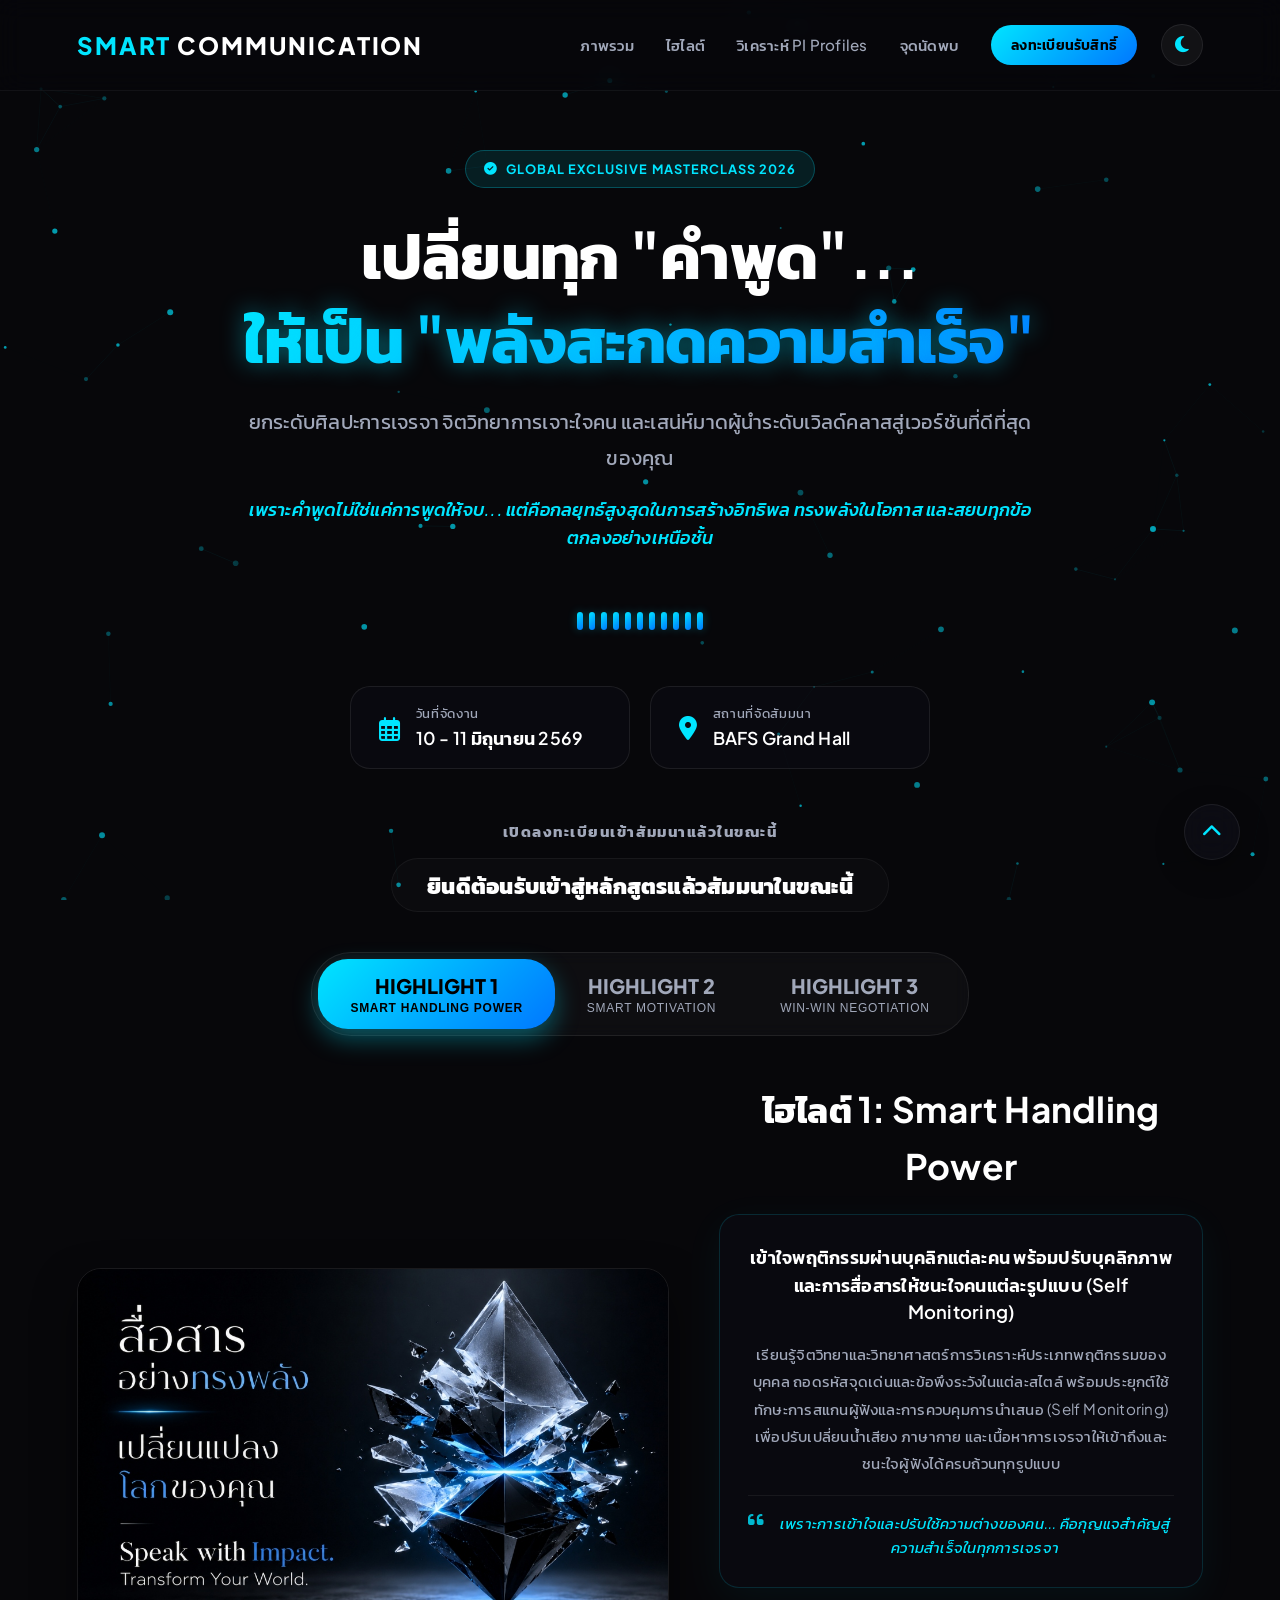
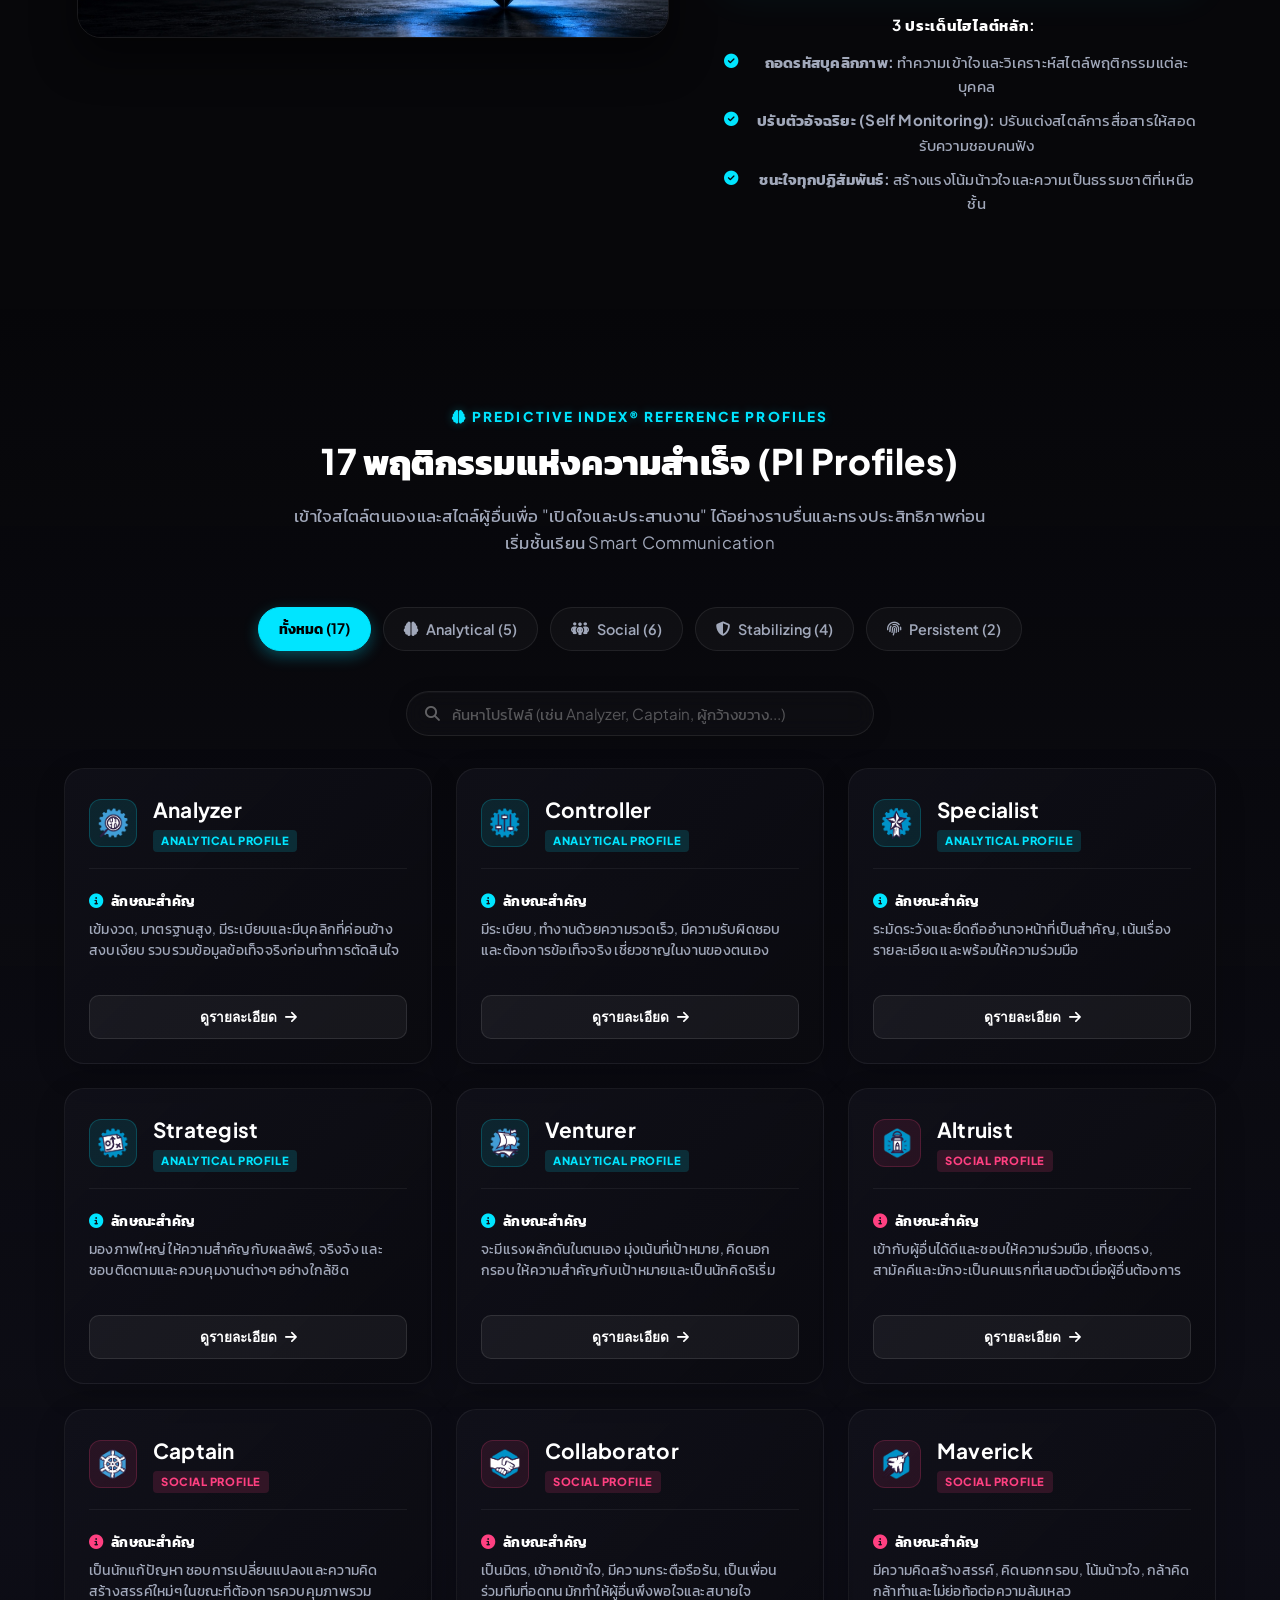
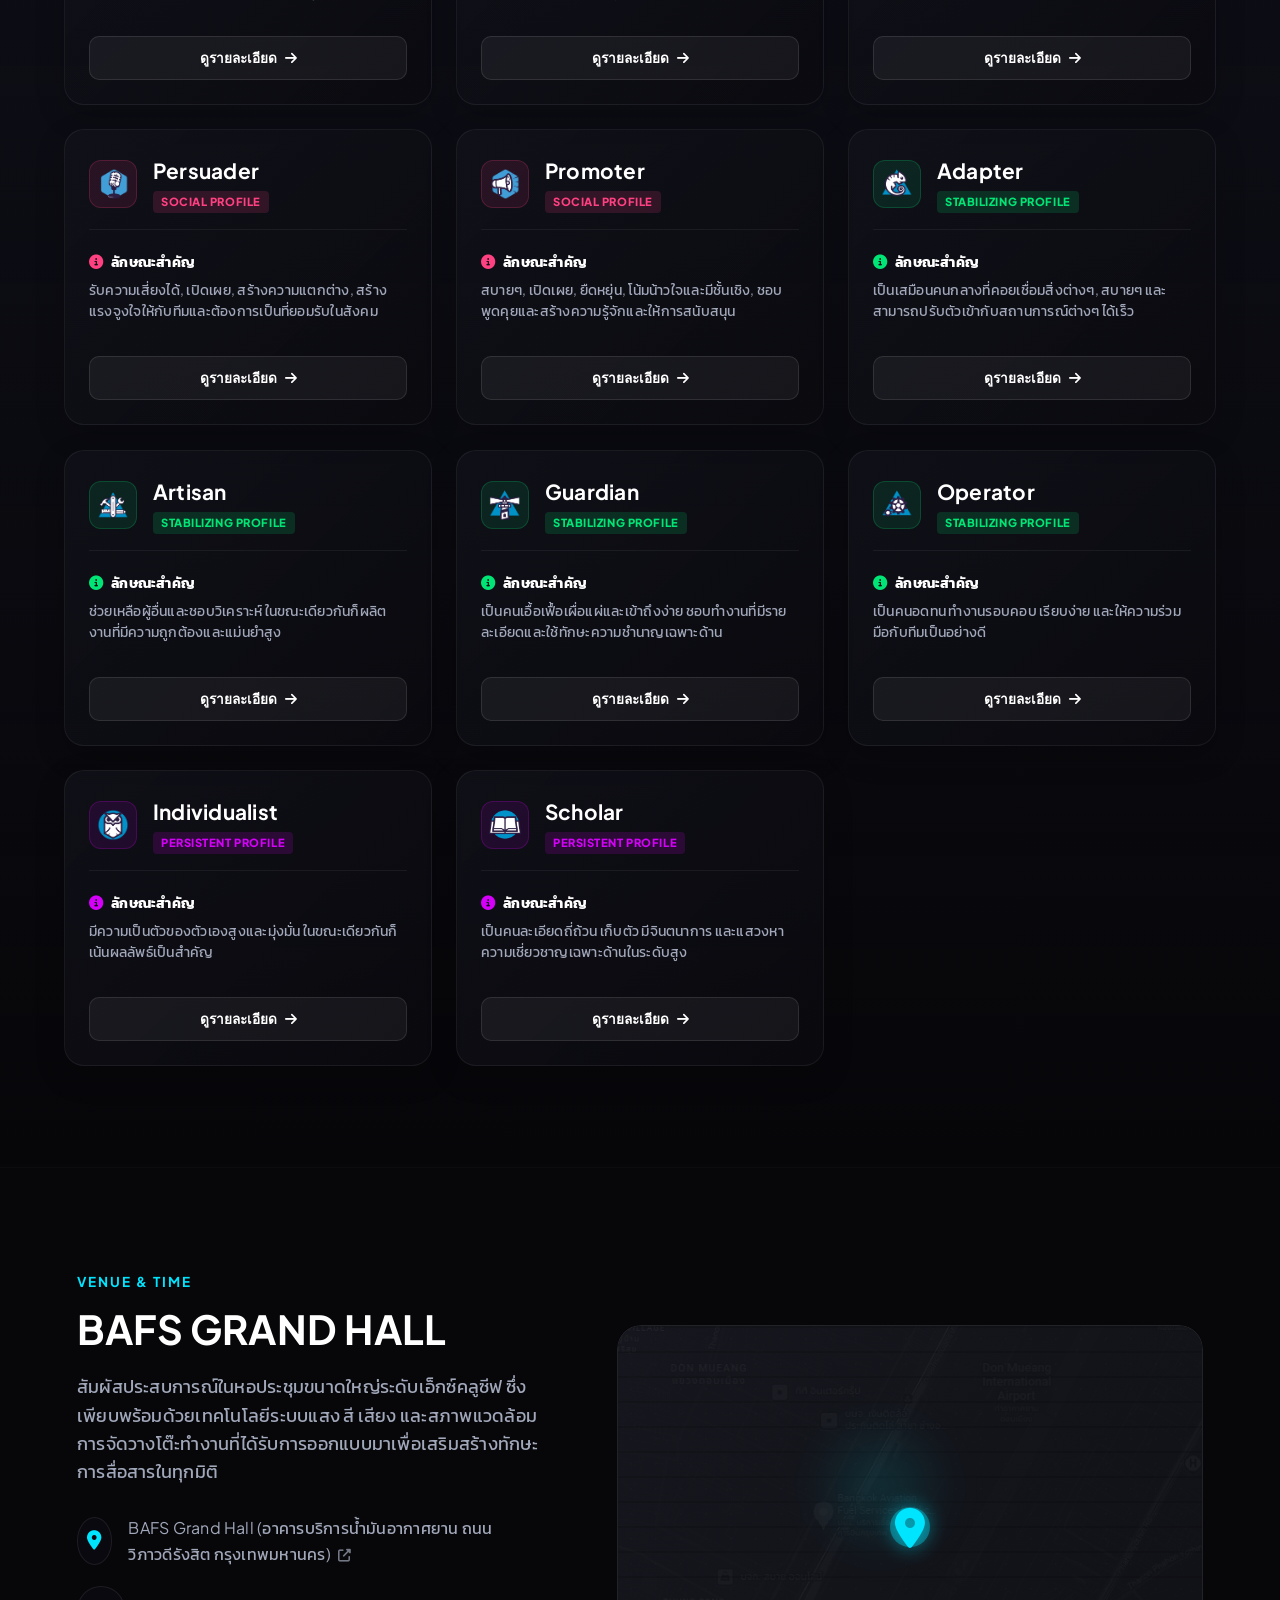
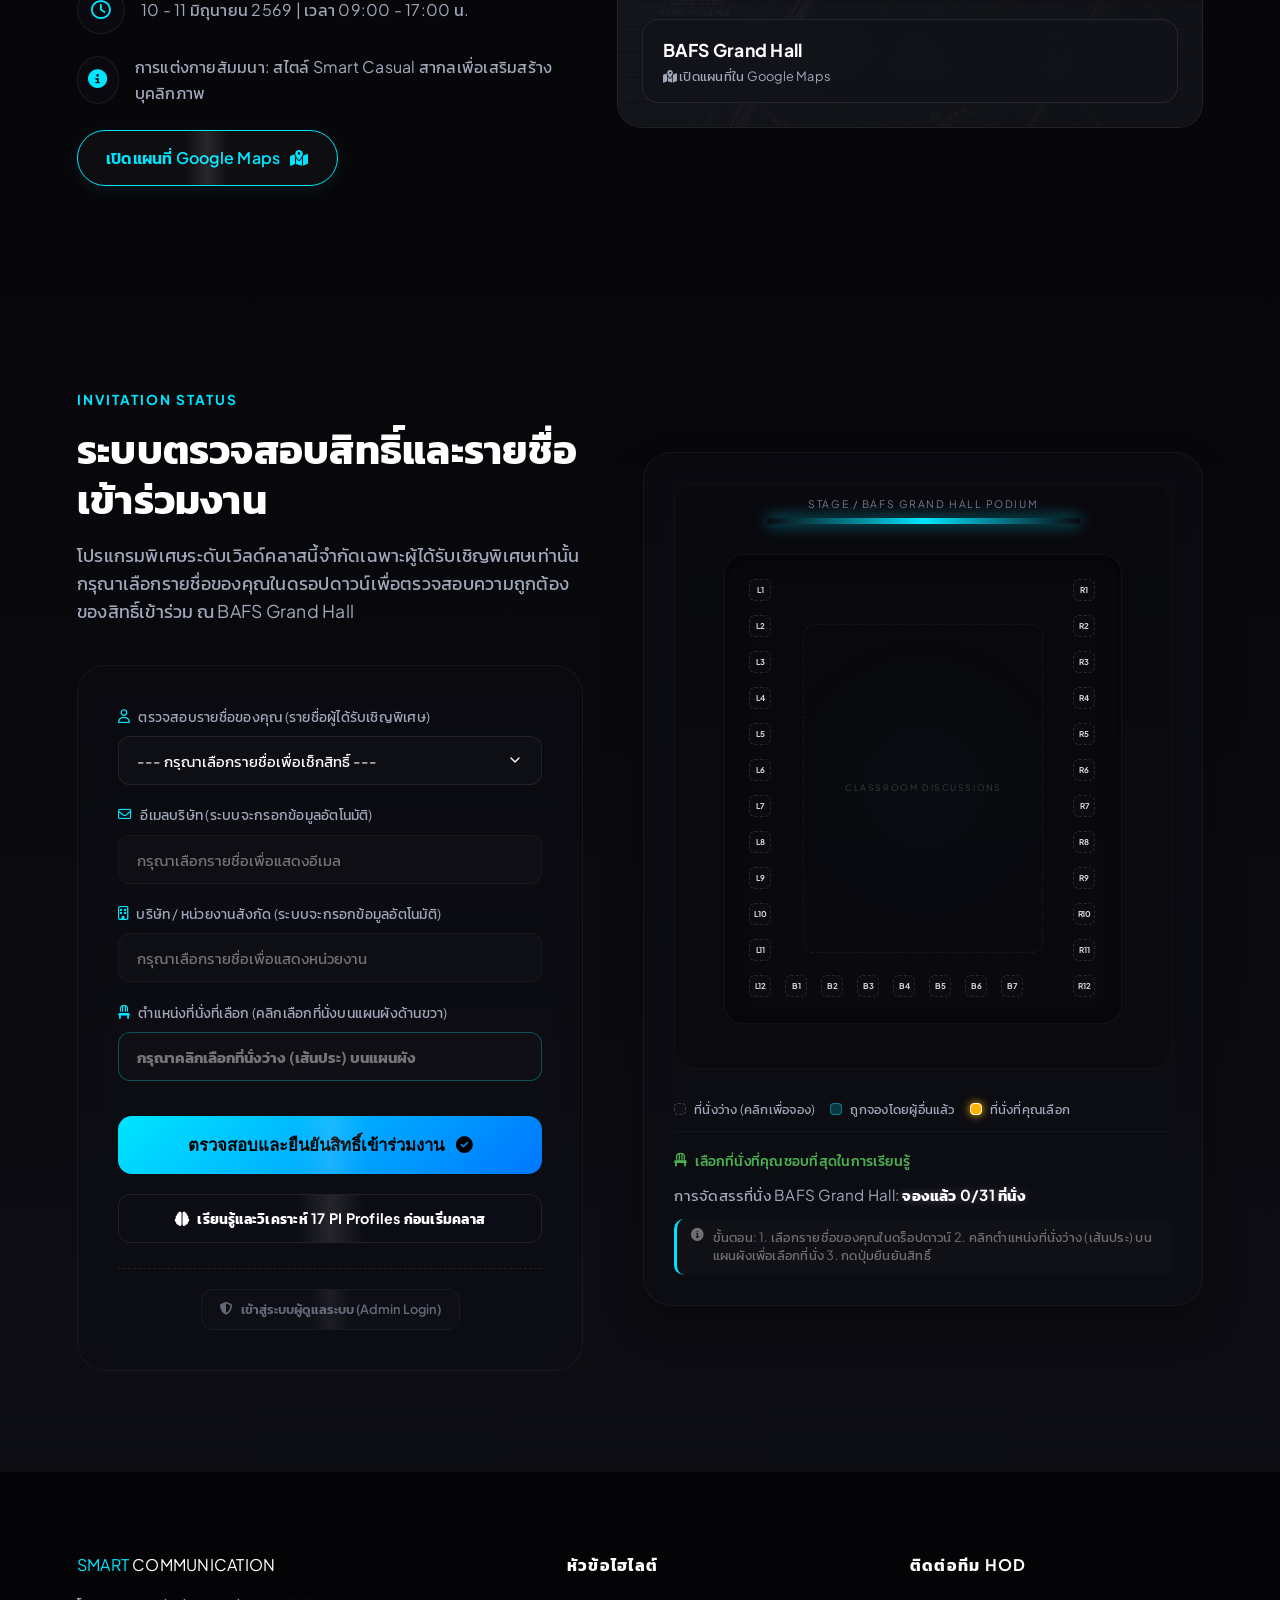
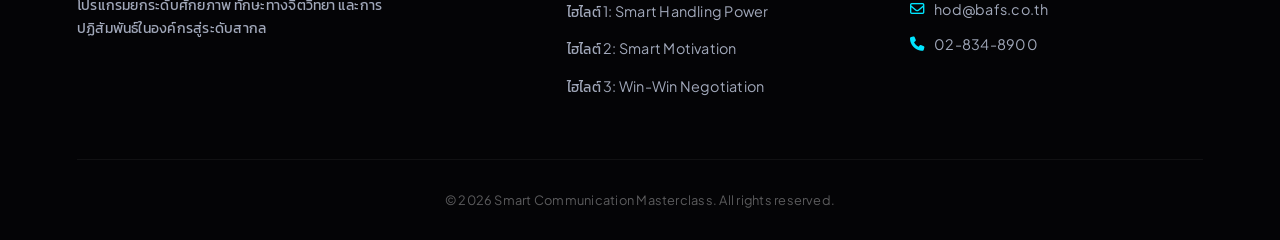
==== commit 1b982b11: "Add files via upload" ====
--- a/index.html
+++ b/index.html
@@ -1,1288 +1,1293 @@
-<!DOCTYPE html>
-<html lang="th">
-<head>
-    <meta charset="UTF-8">
-    <meta name="viewport" content="width=device-width, initial-scale=1.0">
-    <title>Smart Communication Masterclass - 10-11 June 2026</title>
-    
-    <!-- SEO Optimization -->
-    <meta name="description" content="พัฒนาทักษะการสื่อสารระดับสากล ปรับเปลี่ยนวิธีคิดและจิตวิทยาการโน้มน้าวใจระดับผู้นำในหลักสูตร Smart Communication ณ BAFS Grand Hall 10-11 มิถุนายน 2569">
-    <meta name="keywords" content="Smart Communication, ทักษะการเจรจาต่อรอง, จิตวิทยาการโน้มน้าวใจ, BAFS Grand Hall, Smart Motivation, Leadership Presence">
-    <meta name="author" content="Smart Communication Team">
-    
-    <!-- Premium Google Fonts: Plus Jakarta Sans (English) and Kanit (Thai) - Comfortable, highly readable, and extremely impactful -->
-    <link rel="preconnect" href="https://fonts.googleapis.com">
-    <link rel="preconnect" href="https://fonts.gstatic.com" crossorigin>
-    <link href="https://fonts.googleapis.com/css2?family=Plus+Jakarta+Sans:wght@300;400;500;600;700;800;900&family=Kanit:wght@200;300;400;500;600;700;800&display=swap" rel="stylesheet">
-    
-    <!-- FontAwesome Icons -->
-    <link rel="stylesheet" href="https://cdnjs.cloudflare.com/ajax/libs/font-awesome/6.4.0/css/all.min.css">
-    
-    <link rel="stylesheet" href="styles.css">
-</head>
-<body class="theme-ep1">
-
-    <!-- Interactive Ambient Glow & Particles Background -->
-    <div class="ambient-glow" id="ambientGlow"></div>
-    <div class="mesh-grid"></div>
-    <canvas class="particles-canvas" id="particlesCanvas"></canvas>
-
-    <!-- Header Navigation -->
-    <header class="header">
-        <div class="logo">
-            <span class="logo-accent">SMART</span> COMMUNICATION
-        </div>
-        <div class="nav-container">
-            <nav class="nav-links">
-                <a href="#about" class="nav-item">ภาพรวม</a>
-                <a href="#episodes" class="nav-item">ไฮไลต์</a>
-                <a href="#pi-profiles" class="nav-item">วิเคราะห์ PI Profiles</a>
-                <a href="#venue" class="nav-item">จุดนัดพบ</a>
-                <a href="#rsvp" class="cta-button-nav">ลงทะเบียนรับสิทธิ์</a>
-            </nav>
-            <button id="themeToggleBtn" class="theme-toggle-btn" aria-label="Toggle Theme">
-                <i class="fa-solid fa-moon icon-moon"></i>
-                <i class="fa-solid fa-sun icon-sun"></i>
-            </button>
-            <div class="hamburger">
-                <span></span>
-                <span></span>
-                <span></span>
-            </div>
-        </div>
-    </header>
-
-    <!-- Hero Section -->
-    <section class="hero-section" id="about">
-        <div class="hero-bg" style="background-image: linear-gradient(180deg, rgba(10, 10, 12, 0.4) 0%, rgba(10, 10, 12, 0.95) 100%), url('assets/hero_bg.png');"></div>
-        
-        <div class="hero-content">
-            <div class="badge-container animate-fade-in">
-                <span class="premium-badge"><i class="fa-solid fa-circle-check"></i> GLOBAL EXCLUSIVE MASTERCLASS 2026</span>
-            </div>
-            
-            <h1 class="hero-title animate-slide-up">
-                เปลี่ยนทุก "คำพูด"...<br>
-                <span class="accent-text gradient-glow">ให้เป็น "พลังสะกดความสำเร็จ"</span>
-            </h1>
-            
-            <p class="hero-subtitle animate-slide-up">
-                ยกระดับศิลปะการเจรจา จิตวิทยาการเจาะใจคน และเสน่ห์มาดผู้นำระดับเวิลด์คลาสสู่เวอร์ชันที่ดีที่สุดของคุณ
-                <span class="highlight-line">เพราะคำพูดไม่ใช่แค่การพูดให้จบ... แต่คือกลยุทธ์สูงสุดในการสร้างอิทธิพล ทรงพลังในโอกาส และสยบทุกข้อตกลงอย่างเหนือชั้น</span>
-            </p>
-
-            <!-- Waveform Interactive visual to represent voice power -->
-            <div class="waveform-container animate-fade-in" id="waveform">
-                <div class="wave-bar"></div>
-                <div class="wave-bar"></div>
-                <div class="wave-bar"></div>
-                <div class="wave-bar"></div>
-                <div class="wave-bar"></div>
-                <div class="wave-bar"></div>
-                <div class="wave-bar"></div>
-                <div class="wave-bar"></div>
-                <div class="wave-bar"></div>
-                <div class="wave-bar"></div>
-                <div class="wave-bar"></div>
-            </div>
-
-            <!-- Event Details Cards -->
-            <div class="event-meta-cards animate-fade-in">
-                <div class="meta-card">
-                    <div class="meta-icon"><i class="fa-regular fa-calendar-days"></i></div>
-                    <div class="meta-text">
-                        <span class="meta-label">วันที่จัดงาน</span>
-                        <span class="meta-value">10 - 11 มิถุนายน 2569</span>
-                    </div>
-                </div>
-                <div class="meta-card">
-                    <div class="meta-icon"><i class="fa-solid fa-location-dot"></i></div>
-                    <div class="meta-text">
-                        <span class="meta-label">สถานที่จัดสัมมนา</span>
-                        <span class="meta-value">BAFS Grand Hall</span>
-                    </div>
-                </div>
-            </div>
-
-            <!-- Countdown Timer -->
-            <div class="countdown-container animate-fade-in">
-                <h3 class="countdown-title">เปิดลงทะเบียนเข้าสัมมนาแล้วในขณะนี้</h3>
-                <div class="countdown-timer" id="countdown">
-                    <div class="time-block">
-                        <span class="time-number" id="days">00</span>
-                        <span class="time-label">วัน</span>
-                    </div>
-                    <div class="time-divider">:</div>
-                    <div class="time-block">
-                        <span class="time-number" id="hours">00</span>
-                        <span class="time-label">ชั่วโมง</span>
-                    </div>
-                    <div class="time-divider">:</div>
-                    <div class="time-block">
-                        <span class="time-number" id="minutes">00</span>
-                        <span class="time-label">นาที</span>
-                    </div>
-                    <div class="time-divider">:</div>
-                    <div class="time-block">
-                        <span class="time-number" id="seconds">00</span>
-                        <span class="time-label">วินาที</span>
-                    </div>
-                </div>
-            </div>
-
-            <!-- Highlights Interactive Showcase Navigator -->
-            <div class="ep-navigator-wrapper" id="episodes">
-                <div class="ep-navigator">
-                    <button class="ep-nav-btn active" data-ep="1">
-                        <span class="ep-nav-num">HIGHLIGHT 1</span>
-                        <span class="ep-nav-title">Smart Handling Power</span>
-                    </button>
-                    <button class="ep-nav-btn" data-ep="2">
-                        <span class="ep-nav-num">HIGHLIGHT 2</span>
-                        <span class="ep-nav-title">Smart Motivation</span>
-                    </button>
-                    <button class="ep-nav-btn" data-ep="3">
-                        <span class="ep-nav-num">HIGHLIGHT 3</span>
-                        <span class="ep-nav-title">Win-Win Negotiation</span>
-                    </button>
-                </div>
-            </div>
-
-            <!-- Highlights Showcase Container -->
-            <div class="ep-showcase-container">
-                
-                <!-- HIGHLIGHT 1 PANEL -->
-                <div class="ep-panel active" id="ep-panel-1">
-                    <div class="ep-grid">
-                        <div class="ep-visual-container">
-                            <div class="glass-frame tilt-card">
-                                <img src="assets/ep1_transformation.jpg" alt="ไฮไลต์ 1: Smart Handling Power" class="ep-image">
-                            </div>
-                        </div>
-                        <div class="ep-details">
-                            <h3 class="ep-title">ไฮไลต์ 1: Smart Handling Power</h3>
-                            
-                            <div class="ep-promo-card">
-                                <p class="promo-lead">เข้าใจพฤติกรรมผ่านบุคลิกแต่ละคน พร้อมปรับบุคลิกภาพและการสื่อสารให้ชนะใจคนแต่ละรูปแบบ (Self Monitoring)</p>
-                                <p class="promo-text">
-                                    เรียนรู้จิตวิทยาและวิทยาศาสตร์การวิเคราะห์ประเภทพฤติกรรมของบุคคล ถอดรหัสจุดเด่นและข้อพึงระวังในแต่ละสไตล์ พร้อมประยุกต์ใช้ทักษะการสแกนผู้ฟังและการควบคุมการนำเสนอ (Self Monitoring) เพื่อปรับเปลี่ยนน้ำเสียง ภาษากาย และเนื้อหาการเจรจาให้เข้าถึงและชนะใจผู้ฟังได้ครบถ้วนทุกรูปแบบ
-                                </p>
-                                <div class="promo-highlight">
-                                    <i class="fa-solid fa-quote-left"></i>
-                                    <span class="highlight-quote-text">เพราะการเข้าใจและปรับใช้ความต่างของคน... คือกุญแจสำคัญสู่ความสำเร็จในทุกการเจรจา</span>
-                                </div>
-                            </div>
-
-                            <div class="learning-points">
-                                <h4 class="points-title">3 ประเด็นไฮไลต์หลัก:</h4>
-                                <ul>
-                                    <li><i class="fa-solid fa-circle-check"></i> <span><strong>ถอดรหัสบุคลิกภาพ:</strong> ทำความเข้าใจและวิเคราะห์สไตล์พฤติกรรมแต่ละบุคคล</span></li>
-                                    <li><i class="fa-solid fa-circle-check"></i> <span><strong>ปรับตัวอัจฉริยะ (Self Monitoring):</strong> ปรับแต่งสไตล์การสื่อสารให้สอดรับความชอบคนฟัง</span></li>
-                                    <li><i class="fa-solid fa-circle-check"></i> <span><strong>ชนะใจทุกปฏิสัมพันธ์:</strong> สร้างแรงโน้มน้าวใจและความเป็นธรรมชาติที่เหนือชั้น</span></li>
-                                </ul>
-                            </div>
-                        </div>
-                    </div>
-                </div>
-
-                <!-- HIGHLIGHT 2 PANEL -->
-                <div class="ep-panel" id="ep-panel-2">
-                    <div class="ep-grid">
-                        <div class="ep-visual-container">
-                            <div class="glass-frame tilt-card">
-                                <img src="assets/ep2_persuasion.jpg" alt="ไฮไลต์ 2: Smart Motivation" class="ep-image">
-                            </div>
-                        </div>
-                        <div class="ep-details">
-                            <h3 class="ep-title">ไฮไลต์ 2: Smart Motivation</h3>
-                            
-                            <div class="ep-promo-card">
-                                <p class="promo-lead">จิตวิทยาการจูงใจผู้อื่น การอ่านคน และการสร้างวัฒนธรรมองค์กรที่เอื้อต่อแรงขับเคลื่อน (Rapport Building)</p>
-                                <p class="promo-text">
-                                    ก้าวข้ามการสั่งการแบบดั้งเดิม สู่การนำทักษะการสร้างสายสัมพันธ์และความไว้เนื้อเชื่อใจ (Rapport Building) มาใช้อ่านใจบุคคล พร้อมเรียนรู้กลไกเชิงจิตวิทยาในการจุดพลังกระตุ้น ปลูกฝังทัศนคติเชิงบวก และสร้างวัฒนธรรมการมีส่วนร่วมในองค์กร เพื่อขับเคลื่อนประสิทธิภาพการทำงานร่วมกันเป็นทีมให้บรรลุเป้าหมายที่เหนือชั้นไปด้วยกัน
-                                </p>
-                                <div class="promo-highlight">
-                                    <i class="fa-solid fa-quote-left"></i>
-                                    <span class="highlight-quote-text">แรงผลักดันที่ทรงพลังที่สุด... เริ่มต้นจากการสร้างความเข้าใจและความผูกพันที่แท้จริงในใจคน</span>
-                                </div>
-                            </div>
-
-                            <div class="learning-points">
-                                <h4 class="points-title">3 ประเด็นไฮไลต์หลัก:</h4>
-                                <ul>
-                                    <li><i class="fa-solid fa-circle-check"></i> <span><strong>จิตวิทยาการกระตุ้น:</strong> ปลดล็อกแรงจูงใจและไฟในการทำงานของผู้ใต้บังคับบัญชา</span></li>
-                                    <li><i class="fa-solid fa-circle-check"></i> <span><strong>สร้างความสัมพันธ์ลึกซึ้ง (Rapport):</strong> เทคนิคเชื่อมโยงไอเดียและสร้างความไว้ใจอย่างรวดเร็ว</span></li>
-                                    <li><i class="fa-solid fa-circle-check"></i> <span><strong>วัฒนธรรมแรงขับเคลื่อน:</strong> พัฒนาสภาพแวดล้อมองค์กรที่ผลักดันเป้าหมายร่วมกัน</span></li>
-                                </ul>
-                            </div>
-                        </div>
-                    </div>
-                </div>
-
-                <!-- HIGHLIGHT 3 PANEL -->
-                <div class="ep-panel" id="ep-panel-3">
-                    <div class="ep-grid">
-                        <div class="ep-visual-container">
-                            <div class="glass-frame tilt-card">
-                                <img src="assets/ep3_authority.png" alt="ไฮไลต์ 3: Win-Win Negotiation" class="ep-image">
-                            </div>
-                        </div>
-                        <div class="ep-details">
-                            <h3 class="ep-title">ไฮไลต์ 3: Win-Win Negotiation</h3>
-                            
-                            <div class="ep-promo-card">
-                                <p class="promo-lead">กลยุทธ์การเจรจาต่อรองที่มีประสิทธิภาพ การสร้างเงื่อนไขเพื่อความสำเร็จ และเทคนิคการโน้มน้าวใจระดับลึก</p>
-                                <p class="promo-text">
-                                    ยกระดับสู่ศิลปะการเจรจาต่อรองและโน้มน้าวใจขั้นสูง เรียนรู้วิธีการกำหนดและออกแบบเงื่อนไขข้อตกลงเพื่อสร้างผลประโยชน์ร่วมกันทุกฝ่าย (Win-Win Outcome) พร้อมติดอาวุธจิตวิทยาการเจาะใจคนในระดับลึกเพื่อแก้ปัญหาความขัดแย้ง ปรับทัศนคติ และสยบทุกความตึงเครียดให้เปลี่ยนเป็นทางออกทางธุรกิจที่เหนือชั้น
-                                </p>
-                                <div class="promo-highlight">
-                                    <i class="fa-solid fa-quote-left"></i>
-                                    <span class="highlight-quote-text">การเจรจาที่ดีที่สุด... ไม่ใช่การเอาชนะ แต่คือการทำให้ทุกฝ่ายประสบความสำเร็จร่วมกันอย่างมั่นคง</span>
-                                </div>
-                            </div>
-
-                            <div class="learning-points">
-                                <h4 class="points-title">3 ประเด็นไฮไลต์หลัก:</h4>
-                                <ul>
-                                    <li><i class="fa-solid fa-circle-check"></i> <span><strong>กลยุทธ์การต่อรองขั้นสูง:</strong> วิธีควบคุมโครงสร้างการสนทนาและการยื่นข้อเสนออย่างเป็นระบบ</span></li>
-                                    <li><i class="fa-solid fa-circle-check"></i> <span><strong>สร้างเงื่อนไข Win-Win:</strong> ออกแบบโซลูชันข้อตกลงเพื่อความพึงพอใจสูงสุดของทุกฝ่าย</span></li>
-                                    <li><i class="fa-solid fa-circle-check"></i> <span><strong>จิตวิทยาโน้มน้าวระดับลึก:</strong> เทคนิคเอาชนะแรงต้านและปรับมุมมองเพื่อความร่วมมืออย่างยั่งยืน</span></li>
-                                </ul>
-                            </div>
-                        </div>
-                    </div>
-                </div>
-
-            </div>
-    </section>
-
-    <!-- PI Reference Profiles Section -->
-    <section class="pi-section" id="pi-profiles">
-        <div class="pi-container">
-            <div class="pi-header-content">
-                <span class="section-tag"><i class="fa-solid fa-brain"></i> PREDICTIVE INDEX® REFERENCE PROFILES</span>
-                <h2 class="section-title">17 พฤติกรรมแห่งความสำเร็จ (PI Profiles)</h2>
-                <p class="section-desc">
-                    เข้าใจสไตล์ตนเองและสไตล์ผู้อื่นเพื่อ "เปิดใจและประสานงาน" ได้อย่างราบรื่นและทรงประสิทธิภาพก่อนเริ่มชั้นเรียน Smart Communication
-                </p>
-            </div>
-
-            <!-- PI Category Filters -->
-            <div class="pi-filters">
-                <button class="pi-filter-btn active" data-filter="all">ทั้งหมด (17)</button>
-                <button class="pi-filter-btn" data-filter="analytical"><i class="fa-solid fa-brain"></i> Analytical (5)</button>
-                <button class="pi-filter-btn" data-filter="social"><i class="fa-solid fa-people-group"></i> Social (6)</button>
-                <button class="pi-filter-btn" data-filter="stabilizing"><i class="fa-solid fa-shield-halved"></i> Stabilizing (4)</button>
-                <button class="pi-filter-btn" data-filter="persistent"><i class="fa-solid fa-fingerprint"></i> Persistent (2)</button>
-            </div>
-
-            <!-- PI Search Bar -->
-            <div class="pi-search-container">
-                <div class="pi-search-wrapper">
-                    <i class="fa-solid fa-magnifying-glass search-icon"></i>
-                    <input type="text" id="piSearchInput" placeholder="ค้นหาโปรไฟล์ (เช่น Analyzer, Captain, ผู้กว้างขวาง...)" autocomplete="off">
-                    <button id="piSearchClear" class="search-clear-btn" style="display: none;" aria-label="ล้างการค้นหา"><i class="fa-solid fa-xmark"></i></button>
-                </div>
-            </div>
-
-            <!-- PI Cards Grid -->
-            <div class="pi-grid-container" id="piGrid">
-                <!-- === Analytical Profiles === -->
-                <div class="pi-card show" data-category="analytical">
-                    <div class="pi-card-inner">
-                        <div class="pi-card-header">
-                            <div class="pi-icon-wrap"><img src="assets/pi-profiles/analyzer.png" alt="Analyzer" class="pi-profile-icon-img"></div>
-                            <div class="pi-title-wrap">
-                                <h3 class="pi-name">Analyzer</h3>
-                                <span class="pi-badge analytical">Analytical Profile</span>
-                            </div>
-                        </div>
-                        <div class="pi-card-body">
-                            <div class="pi-detail-item">
-                                <h4 class="pi-detail-title"><i class="fa-solid fa-circle-info"></i> ลักษณะสำคัญ</h4>
-                                <p class="pi-detail-text">เข้มงวด, มาตรฐานสูง, มีระเบียบและมีบุคลิกที่ค่อนข้างสงบเงียบ รวบรวมข้อมูลข้อเท็จจริงก่อนทำการตัดสินใจ</p>
-                            </div>
-                            <div class="pi-detail-item">
-                                <h4 class="pi-detail-title"><i class="fa-solid fa-clipboard-question"></i> ความต้องการ</h4>
-                                <p class="pi-detail-text">
-                                    • ต้องการเข้าใจภาพรวม<br>
-                                    • ต้องการการคิดวิเคราะห์<br>
-                                    • ต้องการทำงานอย่างรวดเร็ว<br>
-                                    • ต้องการทำงานโดยไม่มีข้อผิดพลาด
-                                </p>
-                            </div>
-                            <div class="pi-detail-item">
-                                <h4 class="pi-detail-title"><i class="fa-solid fa-gears"></i> พฤติกรรม</h4>
-                                <p class="pi-detail-text">
-                                    • แน่วแน่<br>
-                                    • เข้มงวด<br>
-                                    • ครุ่นคิด<br>
-                                    • ละเอียดถี่ถ้วน
-                                </p>
-                            </div>
-                        </div>
-                    </div>
-                </div>
-
-                <div class="pi-card show" data-category="analytical">
-                    <div class="pi-card-inner">
-                        <div class="pi-card-header">
-                            <div class="pi-icon-wrap"><img src="assets/pi-profiles/controller.png" alt="Controller" class="pi-profile-icon-img"></div>
-                            <div class="pi-title-wrap">
-                                <h3 class="pi-name">Controller</h3>
-                                <span class="pi-badge analytical">Analytical Profile</span>
-                            </div>
-                        </div>
-                        <div class="pi-card-body">
-                            <div class="pi-detail-item">
-                                <h4 class="pi-detail-title"><i class="fa-solid fa-circle-info"></i> ลักษณะสำคัญ</h4>
-                                <p class="pi-detail-text">มีระเบียบ, ทำงานด้วยความรวดเร็ว, มีความรับผิดชอบและต้องการข้อเท็จจริง เชี่ยวชาญในงานของตนเอง</p>
-                            </div>
-                            <div class="pi-detail-item">
-                                <h4 class="pi-detail-title"><i class="fa-solid fa-clipboard-question"></i> ความต้องการ</h4>
-                                <p class="pi-detail-text">
-                                    • ต้องการแก้ปัญหาด้วยตนเอง<br>
-                                    • ต้องการคิดวิเคราะห์<br>
-                                    • ต้องการทำงานอย่างรวดเร็ว<br>
-                                    • ต้องการเข้าใจในกฎเกณฑ์และกฎระเบียบ
-                                </p>
-                            </div>
-                            <div class="pi-detail-item">
-                                <h4 class="pi-detail-title"><i class="fa-solid fa-gears"></i> พฤติกรรม</h4>
-                                <p class="pi-detail-text">
-                                    • ควบคุมสิ่งต่างๆ ด้วยตนเอง<br>
-                                    • เน้นข้อเท็จจริง<br>
-                                    • ใจเร็ว<br>
-                                    • แม่นยำ
-                                </p>
-                            </div>
-                        </div>
-                    </div>
-                </div>
-
-                <div class="pi-card show" data-category="analytical">
-                    <div class="pi-card-inner">
-                        <div class="pi-card-header">
-                            <div class="pi-icon-wrap"><img src="assets/pi-profiles/specialist.png" alt="Specialist" class="pi-profile-icon-img"></div>
-                            <div class="pi-title-wrap">
-                                <h3 class="pi-name">Specialist</h3>
-                                <span class="pi-badge analytical">Analytical Profile</span>
-                            </div>
-                        </div>
-                        <div class="pi-card-body">
-                            <div class="pi-detail-item">
-                                <h4 class="pi-detail-title"><i class="fa-solid fa-circle-info"></i> ลักษณะสำคัญ</h4>
-                                <p class="pi-detail-text">ระมัดระวังและยึดถืออำนาจหน้าที่เป็นสำคัญ, เน้นเรื่องรายละเอียด และพร้อมให้ความร่วมมือ</p>
-                            </div>
-                            <div class="pi-detail-item">
-                                <h4 class="pi-detail-title"><i class="fa-solid fa-clipboard-question"></i> ความต้องการ</h4>
-                                <p class="pi-detail-text">
-                                    • ต้องการได้รับการสนับสนุน<br>
-                                    • ต้องการโอกาสในการทำงานกับข้อเท็จจริง<br>
-                                    • ต้องการทำงานอย่างรวดเร็วกว่ามาตรฐาน<br>
-                                    • ต้องการเข้าใจในกฎเกณฑ์และกฎระเบียบ
-                                </p>
-                            </div>
-                            <div class="pi-detail-item">
-                                <h4 class="pi-detail-title"><i class="fa-solid fa-gears"></i> พฤติกรรม</h4>
-                                <p class="pi-detail-text">
-                                    • ปฏิบัติตามกฎและนโยบาย<br>
-                                    • เน้นข้อเท็จจริง<br>
-                                    • รวดเร็ว<br>
-                                    • แม่นยำ
-                                </p>
-                            </div>
-                        </div>
-                    </div>
-                </div>
-
-                <div class="pi-card show" data-category="analytical">
-                    <div class="pi-card-inner">
-                        <div class="pi-card-header">
-                            <div class="pi-icon-wrap"><img src="assets/pi-profiles/strategist.png" alt="Strategist" class="pi-profile-icon-img"></div>
-                            <div class="pi-title-wrap">
-                                <h3 class="pi-name">Strategist</h3>
-                                <span class="pi-badge analytical">Analytical Profile</span>
-                            </div>
-                        </div>
-                        <div class="pi-card-body">
-                            <div class="pi-detail-item">
-                                <h4 class="pi-detail-title"><i class="fa-solid fa-circle-info"></i> ลักษณะสำคัญ</h4>
-                                <p class="pi-detail-text">มองภาพใหญ่ ให้ความสำคัญกับผลลัพธ์, จริงจัง และชอบติดตามและควบคุมงานต่างๆ อย่างใกล้ชิด</p>
-                            </div>
-                            <div class="pi-detail-item">
-                                <h4 class="pi-detail-title"><i class="fa-solid fa-clipboard-question"></i> ความต้องการ</h4>
-                                <p class="pi-detail-text">
-                                    • ต้องการเข้าใจภาพรวม<br>
-                                    • ต้องการการคิดวิเคราะห์<br>
-                                    • ต้องการความหลากหลายและความยืดหยุ่น<br>
-                                    • ต้องการเวลาในการพัฒนาศักยภาพ
-                                </p>
-                            </div>
-                            <div class="pi-detail-item">
-                                <h4 class="pi-detail-title"><i class="fa-solid fa-gears"></i> พฤติกรรม</h4>
-                                <p class="pi-detail-text">
-                                    • อิสระ<br>
-                                    • ไตร่ตรอง<br>
-                                    • เข้มงวด<br>
-                                    • มีระเบียบ
-                                </p>
-                            </div>
-                        </div>
-                    </div>
-                </div>
-
-                <div class="pi-card show" data-category="analytical">
-                    <div class="pi-card-inner">
-                        <div class="pi-card-header">
-                            <div class="pi-icon-wrap"><img src="assets/pi-profiles/venturer.png" alt="Venturer" class="pi-profile-icon-img"></div>
-                            <div class="pi-title-wrap">
-                                <h3 class="pi-name">Venturer</h3>
-                                <span class="pi-badge analytical">Analytical Profile</span>
-                            </div>
-                        </div>
-                        <div class="pi-card-body">
-                            <div class="pi-detail-item">
-                                <h4 class="pi-detail-title"><i class="fa-solid fa-circle-info"></i> ลักษณะสำคัญ</h4>
-                                <p class="pi-detail-text">จะมีแรงผลักดันในตนเอง มุ่งเน้นที่เป้าหมาย, คิดนอกกรอบ ให้ความสำคัญกับเป้าหมายและเป็นนักคิดริเริ่ม</p>
-                            </div>
-                            <div class="pi-detail-item">
-                                <h4 class="pi-detail-title"><i class="fa-solid fa-clipboard-question"></i> ความต้องการ</h4>
-                                <p class="pi-detail-text">
-                                    • ต้องการอิสระ<br>
-                                    • ต้องการโอกาสในการคิดไตร่ตรอง<br>
-                                    • ต้องการความหลากหลาย<br>
-                                    • ต้องการอิสระจากแบบแผนหรือกฎระเบียบ
-                                </p>
-                            </div>
-                            <div class="pi-detail-item">
-                                <h4 class="pi-detail-title"><i class="fa-solid fa-gears"></i> พฤติกรรม</h4>
-                                <p class="pi-detail-text">
-                                    • สั่งการ<br>
-                                    • คิดวิเคราะห์<br>
-                                    • มีแรงผลักดันในตนเอง<br>
-                                    • คิดนอกกรอบ
-                                </p>
-                            </div>
-                        </div>
-                    </div>
-                </div>
-
-                <!-- === Social Profiles === -->
-                <div class="pi-card show" data-category="social">
-                    <div class="pi-card-inner">
-                        <div class="pi-card-header">
-                            <div class="pi-icon-wrap"><img src="assets/pi-profiles/altruist.png" alt="Altruist" class="pi-profile-icon-img"></div>
-                            <div class="pi-title-wrap">
-                                <h3 class="pi-name">Altruist</h3>
-                                <span class="pi-badge social">Social Profile</span>
-                            </div>
-                        </div>
-                        <div class="pi-card-body">
-                            <div class="pi-detail-item">
-                                <h4 class="pi-detail-title"><i class="fa-solid fa-circle-info"></i> ลักษณะสำคัญ</h4>
-                                <p class="pi-detail-text">เข้ากับผู้อื่นได้ดีและชอบให้ความร่วมมือ, เที่ยงตรง, สามัคคีและมักจะเป็นคนแรกที่เสนอตัวเมื่อผู้อื่นต้องการ</p>
-                            </div>
-                            <div class="pi-detail-item">
-                                <h4 class="pi-detail-title"><i class="fa-solid fa-clipboard-question"></i> ความต้องการ</h4>
-                                <p class="pi-detail-text">
-                                    • ต้องการความสามัคคี<br>
-                                    • ต้องการปฏิสัมพันธ์และร่วมมือกับผู้อื่น<br>
-                                    • ต้องการการจัดการงานที่มีความหลากหลาย<br>
-                                    • ต้องการทราบความคาดหวังที่ชัดเจน
-                                </p>
-                            </div>
-                            <div class="pi-detail-item">
-                                <h4 class="pi-detail-title"><i class="fa-solid fa-gears"></i> พฤติกรรม</h4>
-                                <p class="pi-detail-text">
-                                    • ให้ความร่วมมือ<br>
-                                    • ชอบเข้าสังคม<br>
-                                    • รวดเร็ว<br>
-                                    • ทำงานเป็นระบบ
-                                </p>
-                            </div>
-                        </div>
-                    </div>
-                </div>
-
-                <div class="pi-card show" data-category="social">
-                    <div class="pi-card-inner">
-                        <div class="pi-card-header">
-                            <div class="pi-icon-wrap"><img src="assets/pi-profiles/captain.png" alt="Captain" class="pi-profile-icon-img"></div>
-                            <div class="pi-title-wrap">
-                                <h3 class="pi-name">Captain</h3>
-                                <span class="pi-badge social">Social Profile</span>
-                            </div>
-                        </div>
-                        <div class="pi-card-body">
-                            <div class="pi-detail-item">
-                                <h4 class="pi-detail-title"><i class="fa-solid fa-circle-info"></i> ลักษณะสำคัญ</h4>
-                                <p class="pi-detail-text">เป็นนักแก้ปัญหา ชอบการเปลี่ยนแปลงและความคิดสร้างสรรค์ใหม่ๆ ในขณะที่ต้องการควบคุมภาพรวม</p>
-                            </div>
-                            <div class="pi-detail-item">
-                                <h4 class="pi-detail-title"><i class="fa-solid fa-clipboard-question"></i> ความต้องการ</h4>
-                                <p class="pi-detail-text">
-                                    • ต้องการอิสระ<br>
-                                    • ต้องการสร้างสัมพันธ์กับผู้อื่น<br>
-                                    • ต้องการความหลากหลายและเปลี่ยนแปลง<br>
-                                    • ต้องการความยืดหยุ่น
-                                </p>
-                            </div>
-                            <div class="pi-detail-item">
-                                <h4 class="pi-detail-title"><i class="fa-solid fa-gears"></i> พฤติกรรม</h4>
-                                <p class="pi-detail-text">
-                                    • ท้าทาย, ชอบแข่งขัน<br>
-                                    • กระตือรือร้น<br>
-                                    • คิดนอกกรอบ
-                                </p>
-                            </div>
-                        </div>
-                    </div>
-                </div>
-
-                <div class="pi-card show" data-category="social">
-                    <div class="pi-card-inner">
-                        <div class="pi-card-header">
-                            <div class="pi-icon-wrap"><img src="assets/pi-profiles/collaborator.png" alt="Collaborator" class="pi-profile-icon-img"></div>
-                            <div class="pi-title-wrap">
-                                <h3 class="pi-name">Collaborator</h3>
-                                <span class="pi-badge social">Social Profile</span>
-                            </div>
-                        </div>
-                        <div class="pi-card-body">
-                            <div class="pi-detail-item">
-                                <h4 class="pi-detail-title"><i class="fa-solid fa-circle-info"></i> ลักษณะสำคัญ</h4>
-                                <p class="pi-detail-text">เป็นมิตร, เข้าอกเข้าใจ, มีความกระตือรือร้น, เป็นเพื่อนร่วมทีมที่อดทน มักทำให้ผู้อื่นพึงพอใจและสบายใจ</p>
-                            </div>
-                            <div class="pi-detail-item">
-                                <h4 class="pi-detail-title"><i class="fa-solid fa-clipboard-question"></i> ความต้องการ</h4>
-                                <p class="pi-detail-text">
-                                    • ต้องการความเป็นมิตร<br>
-                                    • ต้องการทำงานร่วมกับผู้อื่น<br>
-                                    • ต้องการทีมที่คอยสนับสนุน<br>
-                                    • ต้องการอิสระในการแสดงความคิดเห็น
-                                </p>
-                            </div>
-                            <div class="pi-detail-item">
-                                <h4 class="pi-detail-title"><i class="fa-solid fa-gears"></i> พฤติกรรม</h4>
-                                <p class="pi-detail-text">
-                                    • ให้ความร่วมมือ<br>
-                                    • เห็นอกเห็นใจ<br>
-                                    • อดทน<br>
-                                    • สบายๆ
-                                </p>
-                            </div>
-                        </div>
-                    </div>
-                </div>
-
-                <div class="pi-card show" data-category="social">
-                    <div class="pi-card-inner">
-                        <div class="pi-card-header">
-                            <div class="pi-icon-wrap"><img src="assets/pi-profiles/maverick.png" alt="Maverick" class="pi-profile-icon-img"></div>
-                            <div class="pi-title-wrap">
-                                <h3 class="pi-name">Maverick</h3>
-                                <span class="pi-badge social">Social Profile</span>
-                            </div>
-                        </div>
-                        <div class="pi-card-body">
-                            <div class="pi-detail-item">
-                                <h4 class="pi-detail-title"><i class="fa-solid fa-circle-info"></i> ลักษณะสำคัญ</h4>
-                                <p class="pi-detail-text">มีความคิดสร้างสรรค์, คิดนอกกรอบ, โน้มน้าวใจ, กล้าคิด กล้าทำและไม่ย่อท้อต่อความล้มเหลว</p>
-                            </div>
-                            <div class="pi-detail-item">
-                                <h4 class="pi-detail-title"><i class="fa-solid fa-clipboard-question"></i> ความต้องการ</h4>
-                                <p class="pi-detail-text">
-                                    • ต้องการความท้าทาย<br>
-                                    • ต้องการโอกาสในการโน้มน้าว ชักจูงผู้อื่น<br>
-                                    • ต้องการความหลากหลาย<br>
-                                    • ต้องการเป็นอิสระจากการถูกควบคุมหรือกฎเกณฑ์
-                                </p>
-                            </div>
-                            <div class="pi-detail-item">
-                                <h4 class="pi-detail-title"><i class="fa-solid fa-gears"></i> พฤติกรรม</h4>
-                                <p class="pi-detail-text">
-                                    • กล้าเสี่ยง<br>
-                                    • กระตือรือร้น<br>
-                                    • มีแรงผลักดันในตนเอง<br>
-                                    • อดทนต่อความไม่แน่นอน
-                                </p>
-                            </div>
-                        </div>
-                    </div>
-                </div>
-
-                <div class="pi-card show" data-category="social">
-                    <div class="pi-card-inner">
-                        <div class="pi-card-header">
-                            <div class="pi-icon-wrap"><img src="assets/pi-profiles/persuader.png" alt="Persuader" class="pi-profile-icon-img"></div>
-                            <div class="pi-title-wrap">
-                                <h3 class="pi-name">Persuader</h3>
-                                <span class="pi-badge social">Social Profile</span>
-                            </div>
-                        </div>
-                        <div class="pi-card-body">
-                            <div class="pi-detail-item">
-                                <h4 class="pi-detail-title"><i class="fa-solid fa-circle-info"></i> ลักษณะสำคัญ</h4>
-                                <p class="pi-detail-text">รับความเสี่ยงได้, เปิดเผย, สร้างความแตกต่าง, สร้างแรงจูงใจให้กับทีมและต้องการเป็นที่ยอมรับในสังคม</p>
-                            </div>
-                            <div class="pi-detail-item">
-                                <h4 class="pi-detail-title"><i class="fa-solid fa-clipboard-question"></i> ความต้องการ</h4>
-                                <p class="pi-detail-text">
-                                    • ต้องการอิสระ<br>
-                                    • ต้องการโอกาสในการปฏิสัมพันธ์กับผู้คน<br>
-                                    • ต้องการความหลากหลายและเปลี่ยนแปลง<br>
-                                    • ต้องการอิสระจากกรอบการทำงานที่เข้มงวด
-                                </p>
-                            </div>
-                            <div class="pi-detail-item">
-                                <h4 class="pi-detail-title"><i class="fa-solid fa-gears"></i> พฤติกรรม</h4>
-                                <p class="pi-detail-text">
-                                    • มีความมั่นใจในตนเอง<br>
-                                    • พูดจาโน้มน้าว<br>
-                                    • รวดเร็ว<br>
-                                    • เป็นกันเอง
-                                </p>
-                            </div>
-                        </div>
-                    </div>
-                </div>
-
-                <div class="pi-card show" data-category="social">
-                    <div class="pi-card-inner">
-                        <div class="pi-card-header">
-                            <div class="pi-icon-wrap"><img src="assets/pi-profiles/promoter.png" alt="Promoter" class="pi-profile-icon-img"></div>
-                            <div class="pi-title-wrap">
-                                <h3 class="pi-name">Promoter</h3>
-                                <span class="pi-badge social">Social Profile</span>
-                            </div>
-                        </div>
-                        <div class="pi-card-body">
-                            <div class="pi-detail-item">
-                                <h4 class="pi-detail-title"><i class="fa-solid fa-circle-info"></i> ลักษณะสำคัญ</h4>
-                                <p class="pi-detail-text">สบายๆ, เปิดเผย, ยืดหยุ่น, โน้มน้าวใจและมีชั้นเชิง, ชอบพูดคุยและสร้างความรู้จักและให้การสนับสนุน</p>
-                            </div>
-                            <div class="pi-detail-item">
-                                <h4 class="pi-detail-title"><i class="fa-solid fa-clipboard-question"></i> ความต้องการ</h4>
-                                <p class="pi-detail-text">
-                                    • ต้องการความปรองดอง<br>
-                                    • ต้องการการยอมรับในสังคม<br>
-                                    • ต้องการทีมที่คอยสนับสนุน<br>
-                                    • ต้องการอิสระจากกรอบการทำงาน
-                                </p>
-                            </div>
-                            <div class="pi-detail-item">
-                                <h4 class="pi-detail-title"><i class="fa-solid fa-gears"></i> พฤติกรรม</h4>
-                                <p class="pi-detail-text">
-                                    • ให้ความร่วมมือ<br>
-                                    • ชอบเข้าสังคม<br>
-                                    • อดทน<br>
-                                    • ยืดหยุ่น
-                                </p>
-                            </div>
-                        </div>
-                    </div>
-                </div>
-
-                <!-- === Stabilizing Profiles === -->
-                <div class="pi-card show" data-category="stabilizing">
-                    <div class="pi-card-inner">
-                        <div class="pi-card-header">
-                            <div class="pi-icon-wrap"><img src="assets/pi-profiles/adapter.png" alt="Adapter" class="pi-profile-icon-img"></div>
-                            <div class="pi-title-wrap">
-                                <h3 class="pi-name">Adapter</h3>
-                                <span class="pi-badge stabilizing">Stabilizing Profile</span>
-                            </div>
-                        </div>
-                        <div class="pi-card-body">
-                            <div class="pi-detail-item">
-                                <h4 class="pi-detail-title"><i class="fa-solid fa-circle-info"></i> ลักษณะสำคัญ</h4>
-                                <p class="pi-detail-text">เป็นเสมือนคนกลางที่คอยเชื่อมสิ่งต่างๆ, สบายๆ และสามารถปรับตัวเข้ากับสถานการณ์ต่างๆ ได้เร็ว</p>
-                            </div>
-                            <div class="pi-detail-item">
-                                <h4 class="pi-detail-title"><i class="fa-solid fa-clipboard-question"></i> ความต้องการ</h4>
-                                <p class="pi-detail-text">
-                                    มีแรงผลักดันทั้งสี่ค่าอยู่ในระดับที่ใกล้เคียงกัน จึงไม่มีแรงผลักดันที่ชัดเจนที่จะกระตุ้นความต้องการหรือพฤติกรรมของพวกเขา อาจเป็นคนที่อ่านได้ยาก เพราะไม่มีแรงผลักดันที่ทำให้เกิดพฤติกรรมที่ชัดเจน ซึ่งความยืดหยุ่นถือเป็นจุดเด่นของคนกลุ่มนี้
-                                </p>
-                            </div>
-                            <div class="pi-detail-item">
-                                <h4 class="pi-detail-title"><i class="fa-solid fa-gears"></i> พฤติกรรม</h4>
-                                <p class="pi-detail-text">
-                                    • พฤติกรรมมีความยืดหยุ่นมาก
-                                </p>
-                            </div>
-                        </div>
-                    </div>
-                </div>
-
-                <div class="pi-card show" data-category="stabilizing">
-                    <div class="pi-card-inner">
-                        <div class="pi-card-header">
-                            <div class="pi-icon-wrap"><img src="assets/pi-profiles/artisan.png" alt="Artisan" class="pi-profile-icon-img"></div>
-                            <div class="pi-title-wrap">
-                                <h3 class="pi-name">Artisan</h3>
-                                <span class="pi-badge stabilizing">Stabilizing Profile</span>
-                            </div>
-                        </div>
-                        <div class="pi-card-body">
-                            <div class="pi-detail-item">
-                                <h4 class="pi-detail-title"><i class="fa-solid fa-circle-info"></i> ลักษณะสำคัญ</h4>
-                                <p class="pi-detail-text">ช่วยเหลือผู้อื่นและชอบวิเคราะห์ ในขณะเดียวกันก็ผลิตงานที่มีความถูกต้องและแม่นยำสูง</p>
-                            </div>
-                            <div class="pi-detail-item">
-                                <h4 class="pi-detail-title"><i class="fa-solid fa-clipboard-question"></i> ความต้องการ</h4>
-                                <p class="pi-detail-text">
-                                    • ต้องการเข้าใจสิ่งต่างๆ<br>
-                                    • ต้องการเวลาในการคิดวิเคราะห์<br>
-                                    • ต้องการสภาพแวดล้อมการทำงานที่มั่นคง<br>
-                                    • ต้องการความรู้ที่เกี่ยวข้องกับตำแหน่งงาน
-                                </p>
-                            </div>
-                            <div class="pi-detail-item">
-                                <h4 class="pi-detail-title"><i class="fa-solid fa-gears"></i> พฤติกรรม</h4>
-                                <p class="pi-detail-text">
-                                    • รับฟังผู้อื่น<br>
-                                    • คิดวิเคราะห์<br>
-                                    • รอบคอบ, สุขุม<br>
-                                    • แม่นยำ
-                                </p>
-                            </div>
-                        </div>
-                    </div>
-                </div>
-
-                <div class="pi-card show" data-category="stabilizing">
-                    <div class="pi-card-inner">
-                        <div class="pi-card-header">
-                            <div class="pi-icon-wrap"><img src="assets/pi-profiles/guardian.png" alt="Guardian" class="pi-profile-icon-img"></div>
-                            <div class="pi-title-wrap">
-                                <h3 class="pi-name">Guardian</h3>
-                                <span class="pi-badge stabilizing">Stabilizing Profile</span>
-                            </div>
-                        </div>
-                        <div class="pi-card-body">
-                            <div class="pi-detail-item">
-                                <h4 class="pi-detail-title"><i class="fa-solid fa-circle-info"></i> ลักษณะสำคัญ</h4>
-                                <p class="pi-detail-text">ให้ความช่วยเหลือผู้อื่น, ชอบงานที่ต้องลงรายละเอียดและใช้ทักษะ, รอบคอบ, มั่นคงและเชื่อถือได้</p>
-                            </div>
-                            <div class="pi-detail-item">
-                                <h4 class="pi-detail-title"><i class="fa-solid fa-clipboard-question"></i> ความต้องการ</h4>
-                                <p class="pi-detail-text">
-                                    • ต้องการความแน่ใจ<br>
-                                    • ต้องการเวลาในการสร้างความเชื่อใจผู้อื่น<br>
-                                    • ต้องการลำดับความสำคัญที่ชัดเจน<br>
-                                    • ต้องการทำงานอย่างไม่ผิดพลาด
-                                </p>
-                            </div>
-                            <div class="pi-detail-item">
-                                <h4 class="pi-detail-title"><i class="fa-solid fa-gears"></i> พฤติกรรม</h4>
-                                <p class="pi-detail-text">
-                                    • ช่วยเหลือเกื้อกูล<br>
-                                    • มีส่วนร่วมกับการทำงาน<br>
-                                    • มั่นคง<br>
-                                    • แข็งขัน
-                                </p>
-                            </div>
-                        </div>
-                    </div>
-                </div>
-
-                <div class="pi-card show" data-category="stabilizing">
-                    <div class="pi-card-inner">
-                        <div class="pi-card-header">
-                            <div class="pi-icon-wrap"><img src="assets/pi-profiles/operator.png" alt="Operator" class="pi-profile-icon-img"></div>
-                            <div class="pi-title-wrap">
-                                <h3 class="pi-name">Operator</h3>
-                                <span class="pi-badge stabilizing">Stabilizing Profile</span>
-                            </div>
-                        </div>
-                        <div class="pi-card-body">
-                            <div class="pi-detail-item">
-                                <h4 class="pi-detail-title"><i class="fa-solid fa-circle-info"></i> ลักษณะสำคัญ</h4>
-                                <p class="pi-detail-text">มีความอดทน, ยุติธรรม, เป็นเพื่อนร่วมทีมที่พร้อมให้ความร่วมมือและสามารถรับมือกับสถานการณ์ต่างๆ ได้</p>
-                            </div>
-                            <div class="pi-detail-item">
-                                <h4 class="pi-detail-title"><i class="fa-solid fa-clipboard-question"></i> ความต้องการ</h4>
-                                <p class="pi-detail-text">
-                                    • ต้องการความแน่ใจ<br>
-                                    • ต้องการทำงานกับข้อเท็จจริง<br>
-                                    • ต้องการลำดับความสำคัญที่ชัดเจน<br>
-                                    • ต้องการเข้าใจในกฎระเบียบและแบบแผน
-                                </p>
-                            </div>
-                            <div class="pi-detail-item">
-                                <h4 class="pi-detail-title"><i class="fa-solid fa-gears"></i> พฤติกรรม</h4>
-                                <p class="pi-detail-text">
-                                    • ให้ความร่วมมือ<br>
-                                    • จริงจัง<br>
-                                    • มั่นคง<br>
-                                    • ละเอียดถี่ถ้วน
-                                </p>
-                            </div>
-                        </div>
-                    </div>
-                </div>
-
-                <!-- === Persistent Profiles === -->
-                <div class="pi-card show" data-category="persistent">
-                    <div class="pi-card-inner">
-                        <div class="pi-card-header">
-                            <div class="pi-icon-wrap"><img src="assets/pi-profiles/individualist.png" alt="Individualist" class="pi-profile-icon-img"></div>
-                            <div class="pi-title-wrap">
-                                <h3 class="pi-name">Individualist</h3>
-                                <span class="pi-badge persistent">Persistent Profile</span>
-                            </div>
-                        </div>
-                        <div class="pi-card-body">
-                            <div class="pi-detail-item">
-                                <h4 class="pi-detail-title"><i class="fa-solid fa-circle-info"></i> ลักษณะสำคัญ</h4>
-                                <p class="pi-detail-text">มีความเป็นตัวของตัวเองสูงและมั่นใจในคิด of ตน และมุ่งเน้นในเรื่องของผลลัพธ์เป็นหลัก</p>
-                            </div>
-                            <div class="pi-detail-item">
-                                <h4 class="pi-detail-title"><i class="fa-solid fa-clipboard-question"></i> ความต้องการ</h4>
-                                <p class="pi-detail-text">
-                                    • ต้องการอิสระ<br>
-                                    • ต้องการทำงานโดยใช้ข้อเท็จจริง<br>
-                                    • ต้องการลำดับความสำคัญที่ชัดเจน<br>
-                                    • ต้องการความยืดหยุ่น
-                                </p>
-                            </div>
-                            <div class="pi-detail-item">
-                                <h4 class="pi-detail-title"><i class="fa-solid fa-gears"></i> พฤติกรรม</h4>
-                                <p class="pi-detail-text">
-                                    • มั่นใจในตนเอง<br>
-                                    • คิดวิเคราะห์<br>
-                                    • ตามแบบแผน<br>
-                                    • ไม่ตามกฎระเบียบ
-                                </p>
-                            </div>
-                        </div>
-                    </div>
-                </div>
-
-                <div class="pi-card show" data-category="persistent">
-                    <div class="pi-card-inner">
-                        <div class="pi-card-header">
-                            <div class="pi-icon-wrap"><img src="assets/pi-profiles/scholar.png" alt="Scholar" class="pi-profile-icon-img"></div>
-                            <div class="pi-title-wrap">
-                                <h3 class="pi-name">Scholar</h3>
-                                <span class="pi-badge persistent">Persistent Profile</span>
-                            </div>
-                        </div>
-                        <div class="pi-card-body">
-                            <div class="pi-detail-item">
-                                <h4 class="pi-detail-title"><i class="fa-solid fa-circle-info"></i> ลักษณะสำคัญ</h4>
-                                <p class="pi-detail-text">มีความแม่นยำ, สื่อสารน้อย, มีจินตนาการและความต้องการทางด้านเทคนิคที่สูง ชอบที่จะทำงานด้วยตนเอง</p>
-                            </div>
-                            <div class="pi-detail-item">
-                                <h4 class="pi-detail-title"><i class="fa-solid fa-clipboard-question"></i> ความต้องการ</h4>
-                                <p class="pi-detail-text">
-                                    • ต้องการอิสระ<br>
-                                    • ต้องการเวลาพินิจ พิเคราะห์<br>
-                                    • ต้องการสภาพแวดล้อมการทำงานที่มั่นคง<br>
-                                    • ต้องการทำงานอย่างไม่ผิดพลาด
-                                </p>
-                            </div>
-                            <div class="pi-detail-item">
-                                <h4 class="pi-detail-title"><i class="fa-solid fa-gears"></i> พฤติกรรม</h4>
-                                <p class="pi-detail-text">
-                                    • ควบคุมสิ่งต่างๆ ด้วยตนเอง<br>
-                                    • มีพื้นที่ส่วนตัว<br>
-                                    • รอบคอบ<br>
-                                    • ครุ่นคิด
-                                </p>
-                            </div>
-                        </div>
-                    </div>
-                </div>
-
-            </div>
-        </div>
-    </section>
-
-    <!-- Venue and Details Section -->
-    <section class="venue-section" id="venue">
-        <div class="venue-grid">
-            <div class="venue-info">
-                <span class="section-tag">VENUE & TIME</span>
-                <h2 class="section-title">BAFS GRAND HALL</h2>
-                <p class="venue-desc">
-                    สัมผัสประสบการณ์ในหอประชุมขนาดใหญ่ระดับเอ็กซ์คลูซีฟ ซึ่งเพียบพร้อมด้วยเทคโนโลยีระบบแสง สี เสียง 
-                    และสภาพแวดล้อมการจัดวางโต๊ะทำงานที่ได้รับการออกแบบมาเพื่อเสริมสร้างทักษะการสื่อสารในทุกมิติ
-                </p>
-                <div class="venue-details-list">
-                    <div class="venue-item">
-                        <span class="venue-icon"><i class="fa-solid fa-location-dot"></i></span>
-                        <span class="venue-text">
-                            <a href="https://maps.app.goo.gl/ZHjcHfqTG7JqqaTG6" target="_blank" class="location-text-link">
-                                BAFS Grand Hall (อาคารบริการน้ำมันอากาศยาน ถนนวิภาวดีรังสิต กรุงเทพมหานคร) <i class="fa-solid fa-up-right-from-square" style="font-size: 0.8rem; margin-left: 4px; opacity: 0.7;"></i>
-                            </a>
-                        </span>
-                    </div>
-                    <div class="venue-item">
-                        <span class="venue-icon"><i class="fa-regular fa-clock"></i></span>
-                        <span class="venue-text">10 - 11 มิถุนายน 2569 | เวลา 09:00 - 16:30 น.</span>
-                    </div>
-                    <div class="venue-item">
-                        <span class="venue-icon"><i class="fa-solid fa-circle-info"></i></span>
-                        <span class="venue-text">การแต่งกายสัมมนา: สไตล์ Smart Casual สากลเพื่อเสริมสร้างบุคลิกภาพ</span>
-                    </div>
-                </div>
-                <a href="https://maps.app.goo.gl/ZHjcHfqTG7JqqaTG6" target="_blank" class="btn btn-maps btn-glow">
-                    <span>เปิดแผนที่ Google Maps</span> <i class="fa-solid fa-map-location-dot"></i>
-                </a>
-            </div>
-            <div class="venue-visual">
-                <a href="https://maps.app.goo.gl/ZHjcHfqTG7JqqaTG6" target="_blank" class="glass-map-link">
-                    <div class="glass-map">
-                        <div class="map-glow"></div>
-                        <div class="mock-map">
-                            <img src="assets/venue_map.png" alt="BAFS Grand Hall Location Map" class="map-image-bg">
-                            <div class="map-pin">
-                                <div class="pin-pulse"></div>
-                                <i class="fa-solid fa-location-dot"></i>
-                            </div>
-                            <div class="map-grid-lines"></div>
-                            <div class="map-card">
-                                <span class="map-title">BAFS Grand Hall</span>
-                                <span class="map-sub"><i class="fa-solid fa-map-location-dot"></i> เปิดแผนที่ใน Google Maps</span>
-                            </div>
-                        </div>
-                    </div>
-                </a>
-            </div>
-        </div>
-    </section>
-
-    <!-- Seat Booking and Registration Section -->
-    <section class="rsvp-section" id="rsvp">
-        <div class="rsvp-grid">
-            <div class="rsvp-header">
-                <span class="section-tag">INVITATION STATUS</span>
-                <h2 class="section-title">ระบบตรวจสอบสิทธิ์และรายชื่อเข้าร่วมงาน</h2>
-                <p class="rsvp-sub">
-                    โปรแกรมพิเศษระดับเวิลด์คลาสนี้จำกัดเฉพาะผู้ได้รับเชิญพิเศษเท่านั้น 
-                    กรุณาเลือกรายชื่อของคุณในดรอปดาวน์เพื่อตรวจสอบความถูกต้องของสิทธิ์เข้าร่วม ณ BAFS Grand Hall
-                </p>
-                
-                <div class="seat-live-tracker">
-                    <div class="seating-map-wrapper">
-                        <div class="stage-podium">
-                            <span class="stage-label">STAGE / BAFS Grand Hall Podium</span>
-                        </div>
-                        <div class="seating-grid" id="seatingGrid">
-                            <!-- 100 Seating Nodes generated dynamically in app.js -->
-                        </div>
-                    </div>
-                    
-                    <div class="tracker-info">
-                        <div class="status-legend">
-                            <div class="legend-item"><span class="legend-dot available"></span> ที่นั่งว่าง (คลิกเพื่อจอง)</div>
-                            <div class="legend-item"><span class="legend-dot confirmed"></span> ถูกจองโดยผู้อื่นแล้ว</div>
-                            <div class="legend-item"><span class="legend-dot active-user"></span> ที่นั่งที่คุณเลือก</div>
-                        </div>
-                        <p class="urgent-text"><i class="fa-solid fa-chair"></i> เลือกที่นั่งที่คุณชอบที่สุดในการเรียนรู้</p>
-                        <p class="total-text">การจัดสรรที่นั่ง BAFS Grand Hall: <strong class="glow-value" id="dynamicSeatingCount">จองแล้ว 0/31 ที่นั่ง</strong></p>
-                        <div class="seating-instruction">
-                            <i class="fa-solid fa-circle-info"></i> ขั้นตอน: 1. เลือกรายชื่อของคุณในดร็อปดาวน์ 2. คลิกตำแหน่งที่นั่งว่าง (เส้นประ) บนแผนผังเพื่อเลือกที่นั่ง 3. กดปุ่มยืนยันสิทธิ์
-                        </div>
-                    </div>
-                </div>
-            </div>
-
-            <div class="rsvp-form-container">
-                <form class="rsvp-form" id="rsvpForm">
-                    <div class="form-row">
-                        <div class="form-group">
-                            <label for="name"><i class="fa-regular fa-user"></i> ตรวจสอบรายชื่อของคุณ (รายชื่อผู้ได้รับเชิญพิเศษ)</label>
-                            <select id="name" required class="select-dropdown">
-                                <option value="" disabled selected>--- กรุณาเลือกรายชื่อเพื่อเช็กสิทธิ์ ---</option>
-                            </select>
-                        </div>
-                    </div>
-                    
-                    <div class="form-row">
-                        <div class="form-group">
-                            <label for="email"><i class="fa-regular fa-envelope"></i> อีเมลบริษัท (ระบบจะกรอกข้อมูลอัตโนมัติ)</label>
-                            <input type="email" id="email" required readonly class="readonly-input" placeholder="กรุณาเลือกรายชื่อเพื่อแสดงอีเมล">
-                        </div>
-                    </div>
-
-                    <div class="form-row">
-                        <div class="form-group">
-                            <label for="department"><i class="fa-regular fa-building"></i> บริษัท / หน่วยงานสังกัด (ระบบจะกรอกข้อมูลอัตโนมัติ)</label>
-                            <input type="text" id="department" required readonly class="readonly-input" placeholder="กรุณาเลือกรายชื่อเพื่อแสดงหน่วยงาน">
-                        </div>
-                    </div>
-
-                    <div class="form-row">
-                        <div class="form-group">
-                            <label for="selectedSeatInput"><i class="fa-solid fa-chair"></i> ตำแหน่งที่นั่งที่เลือก (คลิกเลือกที่นั่งบนแผนผังด้านซ้าย)</label>
-                            <input type="text" id="selectedSeatInput" required readonly class="readonly-input" placeholder="กรุณาคลิกเลือกที่นั่งว่าง (เส้นประ) บนแผนผัง" style="color: var(--theme-primary) !important; font-weight: bold; border-color: rgba(var(--theme-primary-rgb), 0.3) !important;">
-                        </div>
-                    </div>
-
-                    <button type="submit" class="submit-btn btn-glow" id="submitBtn">
-                        <span>ตรวจสอบและยืนยันสิทธิ์เข้าร่วมงาน</span> <i class="fa-solid fa-circle-check"></i>
-                    </button>
-                    <button type="button" class="submit-btn btn-glow" id="viewTicketBtn" style="display: none; background: linear-gradient(135deg, #00e5ff 0%, #00838f 100%); color: #000000;">
-                        <span>ดูและดาวน์โหลดบัตรที่นั่ง</span> <i class="fa-solid fa-ticket"></i>
-                    </button>
-                </form>
-
-                <div class="seating-pi-link" style="margin-top: 20px;">
-                    <a href="#pi-profiles" class="btn btn-secondary btn-glow" style="width: 100%; display: flex; justify-content: center; align-items: center; gap: 8px; border-radius: 12px; padding: 12px 20px; font-size: 0.9rem; font-weight: 700; text-decoration: none;">
-                        <i class="fa-solid fa-brain text-glow"></i> <span>เรียนรู้และวิเคราะห์ 17 PI Profiles ก่อนเริ่มคลาส</span>
-                    </a>
-                </div>
-
-                <!-- Admin Login Section -->
-                <div class="admin-login-container">
-                    <div id="adminLoginTrigger">
-                        <button type="button" id="adminLoginBtn" class="btn btn-secondary btn-glow">
-                            <i class="fa-solid fa-shield-halved"></i> <span>เข้าสู่ระบบผู้ดูแลระบบ (Admin Login)</span>
-                        </button>
-                    </div>
-                    <div id="adminPasswordInputArea" style="display: none; justify-content: center; align-items: center; gap: 10px; max-width: 400px; margin: 0 auto;">
-                        <input type="password" id="adminPassword" placeholder="กรอกรหัสผ่าน Admin">
-                        <button type="button" id="adminSubmitPasswordBtn" class="btn btn-primary btn-glow" style="font-size: 0.85rem; padding: 10px 16px; border-radius: 10px; font-weight: 600;">ตกลง</button>
-                        <button type="button" id="adminCancelPasswordBtn" class="btn btn-secondary">ยกเลิก</button>
-                    </div>
-                </div>
-
-                <!-- Admin Control Panel (Visible only to Admin/Testers) -->
-                <div class="admin-control-panel" id="adminControlPanel" style="display: none; margin-top: 25px;">
-                    <div class="admin-header">
-                        <span class="admin-badge"><i class="fa-solid fa-shield-halved"></i> SYSTEM ADMINISTRATOR MODE</span>
-                    </div>
-                    <h4 class="admin-title">ควบคุมและทดสอบระบบที่นั่ง</h4>
-                    <p class="admin-desc">ตรวจพบสิทธิ์ผู้ทดสอบระบบ: ท่านสามารถเลือกที่นั่งใดๆ ก็ได้เพื่อทดสอบกระบวนการทั้งหมด และทำการเคลียร์ข้อมูลเพื่อจำลองซ้ำได้ตลอดเวลา</p>
-                    <div class="admin-actions">
-                        <button type="button" id="adminResetCurrentUserBtn" class="btn btn-admin-action" disabled>
-                            <i class="fa-regular fa-trash-can"></i> ล้างการจองของชื่อนี้
-                        </button>
-                        <button type="button" id="adminResetAllBtn" class="btn btn-admin-danger">
-                            <i class="fa-solid fa-triangle-exclamation"></i> ล้างแผนผังที่นั่งทั้งหมด
-                        </button>
-                    </div>
-                    
-                    <div class="admin-bookings-list">
-                        <h5 class="admin-bookings-title"><i class="fa-solid fa-list-check"></i> รายการจองที่นั่งทั้งหมด (<span id="adminBookingCount">0</span> ที่นั่ง)</h5>
-                        <div id="adminBookingsContainer">
-                            <!-- Bookings list will be rendered here dynamically -->
-                        </div>
-                    </div>
-                </div>
-
-                <!-- Premium Success State Overlay (Holographic Scanner & Digital Ticket) -->
-                <div class="success-overlay" id="successOverlay">
-                    <!-- 1. Holographic Scanning Phase -->
-                    <div class="success-content" id="scanPhase">
-                        <div class="hologram-scanner">
-                            <div class="scanner-laser"></div>
-                            <div class="scanner-circle">
-                                <i class="fa-solid fa-qrcode"></i>
-                            </div>
-                        </div>
-                        <h3>กำลังวิเคราะห์ข้อมูลผู้เข้าอบรม</h3>
-                        <p class="warning-alert-text">
-                            ระบบกำลังเข้ารหัส และประมวลผลจัดสรรที่นั่งแบบสุ่ม (Random Seating Allocation) ณ BAFS Grand Hall...
-                        </p>
-                        <div class="scan-progress-bar">
-                            <div class="scan-progress-fill" id="scanProgressFill"></div>
-                            <span class="scan-percent" id="scanPercent">0%</span>
-                        </div>
-                    </div>
-
-                    <!-- 2. Final Boarding Pass Ticket Phase (Hidden initially) -->
-                    <div class="success-content" id="ticketPhase" style="display: none;">
-                        <div class="success-icon ticket-success-icon"><i class="fa-solid fa-circle-check"></i></div>
-                        <h3 class="success-title-main">ลงทะเบียนและสุ่มเลือกที่นั่งเสร็จสมบูรณ์!</h3>
-                        <p class="success-subtitle-main">ข้อความระบุที่นั่งได้รับการส่งไปยังอีเมลของท่านแล้ว</p>
-                        
-                        <!-- Premium Digital Boarding Pass -->
-                        <div class="boarding-ticket" id="downloadableTicket">
-                            <div class="ticket-header">
-                                <div class="ticket-brand">SMART COMMUNICATION</div>
-                                <div class="ticket-class">VIP PASS</div>
-                            </div>
-                            
-                            <div class="ticket-body">
-                                <div class="ticket-row">
-                                    <div class="ticket-col">
-                                        <span class="ticket-lbl">ผู้เข้าอบรม (ATTENDEE)</span>
-                                        <span class="ticket-val" id="ticketAttendeeName">-</span>
-                                    </div>
-                                    <div class="ticket-col seat-badge-col">
-                                        <span class="ticket-lbl">ตำแหน่งที่นั่ง (SEAT)</span>
-                                        <span class="ticket-val seat-glow-number" id="ticketSeatNumber">-</span>
-                                    </div>
-                                </div>
-                                
-                                <div class="ticket-row">
-                                    <div class="ticket-col">
-                                        <span class="ticket-lbl">อีเมล (EMAIL)</span>
-                                        <span class="ticket-val" id="ticketAttendeeEmail">-</span>
-                                    </div>
-                                    <div class="ticket-col">
-                                        <span class="ticket-lbl">บริษัท / สังกัด</span>
-                                        <span class="ticket-val" id="ticketAttendeeCompany">-</span>
-                                    </div>
-                                </div>
-                                
-                                <div class="ticket-row ticket-row-footer">
-                                    <div class="ticket-col">
-                                        <span class="ticket-lbl">สถานที่ (VENUE)</span>
-                                        <span class="ticket-val" style="font-size: 0.75rem;">BAFS Grand Hall</span>
-                                    </div>
-                                    <div class="ticket-col">
-                                        <span class="ticket-lbl">วันที่ (DATE)</span>
-                                        <span class="ticket-val" style="font-size: 0.75rem;">10-11 มิถุนายน 2569</span>
-                                    </div>
-                                </div>
-                            </div>
-                            
-                            <div class="ticket-divider">
-                                <div class="perforation-left"></div>
-                                <div class="perforation-line"></div>
-                                <div class="perforation-right"></div>
-                            </div>
-                            
-                            <div class="ticket-footer">
-                                <div class="ticket-barcode">
-                                    <div class="barcode-line"></div>
-                                    <div class="barcode-line"></div>
-                                    <div class="barcode-line"></div>
-                                    <div class="barcode-line"></div>
-                                    <div class="barcode-line"></div>
-                                    <div class="barcode-line"></div>
-                                    <div class="barcode-line"></div>
-                                    <div class="barcode-line"></div>
-                                    <div class="barcode-line"></div>
-                                    <div class="barcode-line"></div>
-                                </div>
-                                <span class="ticket-serial">ID: <span id="ticketSerial">SC2026-XXXX</span></span>
-                            </div>
-                        </div>
-
-                        <!-- Email Transmission Notification -->
-                        <div class="email-dispatch-status">
-                            <span class="dispatch-pulse"></span>
-                            <span class="dispatch-text" id="dispatchText">ระบบได้จัดส่งข้อมูลที่นั่งไปยังกล่องข้อความของผู้เข้าอบรมเรียบร้อยแล้ว</span>
-                        </div>
-
-                        <!-- PI Profile Study Button Container -->
-                        <div class="pi-study-row" id="studyPiBtnContainer" style="display: none;">
-                            <button type="button" class="btn btn-pi-study" id="studyPiBtn">
-                                <i class="fa-solid fa-brain"></i> <span id="studyPiBtnText">ศึกษา PI Profile ของคุณ</span>
-                            </button>
-                        </div>
-
-
-                        <div class="ticket-actions-row">
-                            <button type="button" class="btn btn-secondary btn-glow" id="downloadTicketBtn">
-                                <i class="fa-solid fa-download"></i> <span>ดาวน์โหลดบัตรที่นั่ง</span>
-                            </button>
-                            <button type="button" class="btn btn-primary btn-glow" onclick="closeSuccess()">ตกลง</button>
-                        </div>
-                    </div>
-                </div>
-            </div>
-        </div>
-    </section>
-
-    <!-- Footer -->
-    <footer class="footer">
-        <div class="footer-top">
-            <div class="footer-brand">
-                <span class="logo-accent">SMART</span> COMMUNICATION
-                <p class="brand-desc">โปรแกรมยกระดับศักยภาพ ทักษะทางจิตวิทยา และการปฏิสัมพันธ์ในองค์กรสู่ระดับสากล</p>
-            </div>
-            <div class="footer-links">
-                <h4>หัวข้อไฮไลต์</h4>
-                <ul>
-                    <li><a href="#episodes">ไฮไลต์ 1: Smart Handling Power</a></li>
-                    <li><a href="#episodes">ไฮไลต์ 2: Smart Motivation</a></li>
-                    <li><a href="#episodes">ไฮไลต์ 3: Win-Win Negotiation</a></li>
-                </ul>
-            </div>
-            <div class="footer-contact">
-                <h4>ติดต่อทีม HOD</h4>
-                <p><i class="fa-regular fa-envelope"></i> <a href="mailto:hod@bafs.co.th" style="color: inherit; text-decoration: none;">hod@bafs.co.th</a></p>
-                <p><i class="fa-solid fa-phone"></i> <a href="tel:028348900" style="color: inherit; text-decoration: none;">02-834-8900</a></p>
-            </div>
-        </div>
-        <div class="footer-bottom">
-            <p>&copy; 2026 Smart Communication Masterclass. All rights reserved.</p>
-        </div>
-    </footer>
-
-    <!-- Floating Back to Top Button with Tooltip -->
-    <button class="back-to-top" id="backToTop" aria-label="กลับสู่ด้านบน">
-        <i class="fa-solid fa-chevron-up"></i>
-        <span class="tooltip-text">กลับด้านบน</span>
-    </button>
-
-    <script type="text/javascript" src="email.min.js"></script>
-    <script type="text/javascript">
-        // Initialize EmailJS — Replace 'YOUR_PUBLIC_KEY' with your actual EmailJS public key
-        // Sign up at https://www.emailjs.com/ to get your keys
-        (function() {
-            if (typeof emailjs !== 'undefined') {
-                emailjs.init('YOUR_PUBLIC_KEY');
-            }
-        })();
-    </script>
-    <!-- PI Details Modal -->
-    <div id="piModal" class="pi-modal">
-        <div class="pi-modal-backdrop"></div>
-        <div class="pi-modal-content">
-            <button class="pi-modal-close" id="closePiModal" aria-label="ปิดรายละเอียด"><i class="fa-solid fa-xmark"></i></button>
-            
-            <div class="pi-modal-body">
-                <!-- Header -->
-                <div class="pi-modal-header">
-                    <div class="pi-modal-icon-wrap" id="piModalIconWrap"></div>
-                    <div class="pi-modal-title-wrap">
-                        <h3 id="piModalName" class="pi-modal-name">Analyzer</h3>
-                        <span id="piModalBadge" class="pi-modal-badge analytical">Analytical Profile</span>
-                    </div>
-                </div>
-                
-                <div class="pi-modal-grid">
-                    <!-- Column 1: ลักษณะสำคัญ -->
-                    <div class="pi-modal-col description-col">
-                        <div class="pi-modal-section-card">
-                            <h4 class="pi-modal-section-title"><i class="fa-solid fa-circle-info"></i> ลักษณะสำคัญ</h4>
-                            <p id="piModalDesc" class="pi-modal-desc-text">เข้มงวด, มาตรฐานสูง, มีระเบียบ...</p>
-                        </div>
-                    </div>
-                    
-                    <!-- Column 2: ความต้องการ & พฤติกรรม -->
-                    <div class="pi-modal-col details-col">
-                        <div class="pi-modal-section-card">
-                            <h4 class="pi-modal-section-title"><i class="fa-solid fa-clipboard-question"></i> ความต้องการ (Needs)</h4>
-                            <ul id="piModalNeeds" class="pi-modal-list"></ul>
-                        </div>
-                        <div class="pi-modal-section-card">
-                            <h4 class="pi-modal-section-title"><i class="fa-solid fa-gears"></i> พฤติกรรม (Behaviors)</h4>
-                            <ul id="piModalBehaviors" class="pi-modal-list"></ul>
-                        </div>
-                    </div>
-                </div>
-            </div>
-            
-            <!-- Modal Navigation & Action -->
-            <div class="pi-modal-footer">
-                <button class="pi-modal-nav-btn prev" id="piModalPrev"><i class="fa-solid fa-chevron-left"></i> โปรไฟล์ก่อนหน้า</button>
-                <div class="pi-modal-nav-indicator" id="piModalIndicator">1 / 17</div>
-                <button class="pi-modal-nav-btn next" id="piModalNext">โปรไฟล์ถัดไป <i class="fa-solid fa-chevron-right"></i></button>
-            </div>
-        </div>
-    </div>
-
-    <script src="html2canvas.min.js"></script>
-    <script src="names-db.js"></script>
-    <script src="app.js"></script>
-</body>
-</html>
+<!DOCTYPE html>
+<html lang="th">
+<head>
+    <meta charset="UTF-8">
+    <meta name="viewport" content="width=device-width, initial-scale=1.0">
+    <title>Smart Communication Masterclass - 10-11 June 2026</title>
+    
+    <!-- SEO Optimization -->
+    <meta name="description" content="พัฒนาทักษะการสื่อสารระดับสากล ปรับเปลี่ยนวิธีคิดและจิตวิทยาการโน้มน้าวใจระดับผู้นำในหลักสูตร Smart Communication ณ BAFS Grand Hall 10-11 มิถุนายน 2569">
+    <meta name="keywords" content="Smart Communication, ทักษะการเจรจาต่อรอง, จิตวิทยาการโน้มน้าวใจ, BAFS Grand Hall, Smart Motivation, Leadership Presence">
+    <meta name="author" content="Smart Communication Team">
+    
+    <!-- Premium Google Fonts: Plus Jakarta Sans (English) and Kanit (Thai) - Comfortable, highly readable, and extremely impactful -->
+    <link rel="preconnect" href="https://fonts.googleapis.com">
+    <link rel="preconnect" href="https://fonts.gstatic.com" crossorigin>
+    <link href="https://fonts.googleapis.com/css2?family=Plus+Jakarta+Sans:wght@300;400;500;600;700;800;900&family=Kanit:wght@200;300;400;500;600;700;800&display=swap" rel="stylesheet">
+    
+    <!-- FontAwesome Icons -->
+    <link rel="stylesheet" href="https://cdnjs.cloudflare.com/ajax/libs/font-awesome/6.4.0/css/all.min.css">
+    
+    <link rel="stylesheet" href="styles.css">
+</head>
+<body class="theme-ep1">
+
+    <!-- Interactive Ambient Glow & Particles Background -->
+    <div class="ambient-glow" id="ambientGlow"></div>
+    <div class="mesh-grid"></div>
+    <canvas class="particles-canvas" id="particlesCanvas"></canvas>
+
+    <!-- Header Navigation -->
+    <header class="header">
+        <div class="logo">
+            <span class="logo-accent">SMART</span> COMMUNICATION
+        </div>
+        <div class="nav-container">
+            <nav class="nav-links">
+                <a href="#about" class="nav-item">ภาพรวม</a>
+                <a href="#episodes" class="nav-item">ไฮไลต์</a>
+                <a href="#pi-profiles" class="nav-item">วิเคราะห์ PI Profiles</a>
+                <a href="#venue" class="nav-item">จุดนัดพบ</a>
+                <a href="#rsvp" class="cta-button-nav">ลงทะเบียนรับสิทธิ์</a>
+            </nav>
+            <button id="themeToggleBtn" class="theme-toggle-btn" aria-label="Toggle Theme">
+                <i class="fa-solid fa-moon icon-moon"></i>
+                <i class="fa-solid fa-sun icon-sun"></i>
+            </button>
+            <div class="hamburger">
+                <span></span>
+                <span></span>
+                <span></span>
+            </div>
+        </div>
+    </header>
+
+    <!-- Hero Section -->
+    <section class="hero-section" id="about">
+        <div class="hero-bg" style="background-image: linear-gradient(180deg, rgba(10, 10, 12, 0.4) 0%, rgba(10, 10, 12, 0.95) 100%), url('assets/hero_bg.png');"></div>
+        
+        <div class="hero-content">
+            <div class="badge-container animate-fade-in">
+                <span class="premium-badge"><i class="fa-solid fa-circle-check"></i> GLOBAL EXCLUSIVE MASTERCLASS 2026</span>
+            </div>
+            
+            <h1 class="hero-title animate-slide-up">
+                เปลี่ยนทุก "คำพูด"...<br>
+                <span class="accent-text gradient-glow">ให้เป็น "พลังสะกดความสำเร็จ"</span>
+            </h1>
+            
+            <p class="hero-subtitle animate-slide-up">
+                ยกระดับศิลปะการเจรจา จิตวิทยาการเจาะใจคน และเสน่ห์มาดผู้นำระดับเวิลด์คลาสสู่เวอร์ชันที่ดีที่สุดของคุณ
+                <span class="highlight-line">เพราะคำพูดไม่ใช่แค่การพูดให้จบ... แต่คือกลยุทธ์สูงสุดในการสร้างอิทธิพล ทรงพลังในโอกาส และสยบทุกข้อตกลงอย่างเหนือชั้น</span>
+            </p>
+
+            <!-- Waveform Interactive visual to represent voice power -->
+            <div class="waveform-container animate-fade-in" id="waveform">
+                <div class="wave-bar"></div>
+                <div class="wave-bar"></div>
+                <div class="wave-bar"></div>
+                <div class="wave-bar"></div>
+                <div class="wave-bar"></div>
+                <div class="wave-bar"></div>
+                <div class="wave-bar"></div>
+                <div class="wave-bar"></div>
+                <div class="wave-bar"></div>
+                <div class="wave-bar"></div>
+                <div class="wave-bar"></div>
+            </div>
+
+            <!-- Event Details Cards -->
+            <div class="event-meta-cards animate-fade-in">
+                <div class="meta-card">
+                    <div class="meta-icon"><i class="fa-regular fa-calendar-days"></i></div>
+                    <div class="meta-text">
+                        <span class="meta-label">วันที่จัดงาน</span>
+                        <span class="meta-value">10 - 11 มิถุนายน 2569</span>
+                    </div>
+                </div>
+                <div class="meta-card">
+                    <div class="meta-icon"><i class="fa-solid fa-location-dot"></i></div>
+                    <div class="meta-text">
+                        <span class="meta-label">สถานที่จัดสัมมนา</span>
+                        <span class="meta-value">BAFS Grand Hall</span>
+                    </div>
+                </div>
+            </div>
+
+            <!-- Countdown Timer -->
+            <div class="countdown-container animate-fade-in">
+                <h3 class="countdown-title">เปิดลงทะเบียนเข้าสัมมนาแล้วในขณะนี้</h3>
+                <div class="countdown-timer" id="countdown">
+                    <div class="time-block">
+                        <span class="time-number" id="days">00</span>
+                        <span class="time-label">วัน</span>
+                    </div>
+                    <div class="time-divider">:</div>
+                    <div class="time-block">
+                        <span class="time-number" id="hours">00</span>
+                        <span class="time-label">ชั่วโมง</span>
+                    </div>
+                    <div class="time-divider">:</div>
+                    <div class="time-block">
+                        <span class="time-number" id="minutes">00</span>
+                        <span class="time-label">นาที</span>
+                    </div>
+                    <div class="time-divider">:</div>
+                    <div class="time-block">
+                        <span class="time-number" id="seconds">00</span>
+                        <span class="time-label">วินาที</span>
+                    </div>
+                </div>
+            </div>
+
+            <!-- Highlights Interactive Showcase Navigator -->
+            <div class="ep-navigator-wrapper" id="episodes">
+                <div class="ep-navigator">
+                    <button class="ep-nav-btn active" data-ep="1">
+                        <span class="ep-nav-num">HIGHLIGHT 1</span>
+                        <span class="ep-nav-title">Smart Handling Power</span>
+                    </button>
+                    <button class="ep-nav-btn" data-ep="2">
+                        <span class="ep-nav-num">HIGHLIGHT 2</span>
+                        <span class="ep-nav-title">Smart Motivation</span>
+                    </button>
+                    <button class="ep-nav-btn" data-ep="3">
+                        <span class="ep-nav-num">HIGHLIGHT 3</span>
+                        <span class="ep-nav-title">Win-Win Negotiation</span>
+                    </button>
+                </div>
+            </div>
+
+            <!-- Highlights Showcase Container -->
+            <div class="ep-showcase-container">
+                
+                <!-- HIGHLIGHT 1 PANEL -->
+                <div class="ep-panel active" id="ep-panel-1">
+                    <div class="ep-grid">
+                        <div class="ep-visual-container">
+                            <div class="glass-frame tilt-card">
+                                <img src="assets/ep1_transformation.jpg" alt="ไฮไลต์ 1: Smart Handling Power" class="ep-image">
+                            </div>
+                        </div>
+                        <div class="ep-details">
+                            <h3 class="ep-title">ไฮไลต์ 1: Smart Handling Power</h3>
+                            
+                            <div class="ep-promo-card">
+                                <p class="promo-lead">เข้าใจพฤติกรรมผ่านบุคลิกแต่ละคน พร้อมปรับบุคลิกภาพและการสื่อสารให้ชนะใจคนแต่ละรูปแบบ (Self Monitoring)</p>
+                                <p class="promo-text">
+                                    เรียนรู้จิตวิทยาและวิทยาศาสตร์การวิเคราะห์ประเภทพฤติกรรมของบุคคล ถอดรหัสจุดเด่นและข้อพึงระวังในแต่ละสไตล์ พร้อมประยุกต์ใช้ทักษะการสแกนผู้ฟังและการควบคุมการนำเสนอ (Self Monitoring) เพื่อปรับเปลี่ยนน้ำเสียง ภาษากาย และเนื้อหาการเจรจาให้เข้าถึงและชนะใจผู้ฟังได้ครบถ้วนทุกรูปแบบ
+                                </p>
+                                <div class="promo-highlight">
+                                    <i class="fa-solid fa-quote-left"></i>
+                                    <span class="highlight-quote-text">เพราะการเข้าใจและปรับใช้ความต่างของคน... คือกุญแจสำคัญสู่ความสำเร็จในทุกการเจรจา</span>
+                                </div>
+                            </div>
+
+                            <div class="learning-points">
+                                <h4 class="points-title">3 ประเด็นไฮไลต์หลัก:</h4>
+                                <ul>
+                                    <li><i class="fa-solid fa-circle-check"></i> <span><strong>ถอดรหัสบุคลิกภาพ:</strong> ทำความเข้าใจและวิเคราะห์สไตล์พฤติกรรมแต่ละบุคคล</span></li>
+                                    <li><i class="fa-solid fa-circle-check"></i> <span><strong>ปรับตัวอัจฉริยะ (Self Monitoring):</strong> ปรับแต่งสไตล์การสื่อสารให้สอดรับความชอบคนฟัง</span></li>
+                                    <li><i class="fa-solid fa-circle-check"></i> <span><strong>ชนะใจทุกปฏิสัมพันธ์:</strong> สร้างแรงโน้มน้าวใจและความเป็นธรรมชาติที่เหนือชั้น</span></li>
+                                </ul>
+                            </div>
+                        </div>
+                    </div>
+                </div>
+
+                <!-- HIGHLIGHT 2 PANEL -->
+                <div class="ep-panel" id="ep-panel-2">
+                    <div class="ep-grid">
+                        <div class="ep-visual-container">
+                            <div class="glass-frame tilt-card">
+                                <img src="assets/ep2_persuasion.jpg" alt="ไฮไลต์ 2: Smart Motivation" class="ep-image">
+                            </div>
+                        </div>
+                        <div class="ep-details">
+                            <h3 class="ep-title">ไฮไลต์ 2: Smart Motivation</h3>
+                            
+                            <div class="ep-promo-card">
+                                <p class="promo-lead">จิตวิทยาการจูงใจผู้อื่น การอ่านคน และการสร้างวัฒนธรรมองค์กรที่เอื้อต่อแรงขับเคลื่อน (Rapport Building)</p>
+                                <p class="promo-text">
+                                    ก้าวข้ามการสั่งการแบบดั้งเดิม สู่การนำทักษะการสร้างสายสัมพันธ์และความไว้เนื้อเชื่อใจ (Rapport Building) มาใช้อ่านใจบุคคล พร้อมเรียนรู้กลไกเชิงจิตวิทยาในการจุดพลังกระตุ้น ปลูกฝังทัศนคติเชิงบวก และสร้างวัฒนธรรมการมีส่วนร่วมในองค์กร เพื่อขับเคลื่อนประสิทธิภาพการทำงานร่วมกันเป็นทีมให้บรรลุเป้าหมายที่เหนือชั้นไปด้วยกัน
+                                </p>
+                                <div class="promo-highlight">
+                                    <i class="fa-solid fa-quote-left"></i>
+                                    <span class="highlight-quote-text">แรงผลักดันที่ทรงพลังที่สุด... เริ่มต้นจากการสร้างความเข้าใจและความผูกพันที่แท้จริงในใจคน</span>
+                                </div>
+                            </div>
+
+                            <div class="learning-points">
+                                <h4 class="points-title">3 ประเด็นไฮไลต์หลัก:</h4>
+                                <ul>
+                                    <li><i class="fa-solid fa-circle-check"></i> <span><strong>จิตวิทยาการกระตุ้น:</strong> ปลดล็อกแรงจูงใจและไฟในการทำงานของผู้ใต้บังคับบัญชา</span></li>
+                                    <li><i class="fa-solid fa-circle-check"></i> <span><strong>สร้างความสัมพันธ์ลึกซึ้ง (Rapport):</strong> เทคนิคเชื่อมโยงไอเดียและสร้างความไว้ใจอย่างรวดเร็ว</span></li>
+                                    <li><i class="fa-solid fa-circle-check"></i> <span><strong>วัฒนธรรมแรงขับเคลื่อน:</strong> พัฒนาสภาพแวดล้อมองค์กรที่ผลักดันเป้าหมายร่วมกัน</span></li>
+                                </ul>
+                            </div>
+                        </div>
+                    </div>
+                </div>
+
+                <!-- HIGHLIGHT 3 PANEL -->
+                <div class="ep-panel" id="ep-panel-3">
+                    <div class="ep-grid">
+                        <div class="ep-visual-container">
+                            <div class="glass-frame tilt-card">
+                                <img src="assets/ep3_authority.png" alt="ไฮไลต์ 3: Win-Win Negotiation" class="ep-image">
+                            </div>
+                        </div>
+                        <div class="ep-details">
+                            <h3 class="ep-title">ไฮไลต์ 3: Win-Win Negotiation</h3>
+                            
+                            <div class="ep-promo-card">
+                                <p class="promo-lead">กลยุทธ์การเจรจาต่อรองที่มีประสิทธิภาพ การสร้างเงื่อนไขเพื่อความสำเร็จ และเทคนิคการโน้มน้าวใจระดับลึก</p>
+                                <p class="promo-text">
+                                    ยกระดับสู่ศิลปะการเจรจาต่อรองและโน้มน้าวใจขั้นสูง เรียนรู้วิธีการกำหนดและออกแบบเงื่อนไขข้อตกลงเพื่อสร้างผลประโยชน์ร่วมกันทุกฝ่าย (Win-Win Outcome) พร้อมติดอาวุธจิตวิทยาการเจาะใจคนในระดับลึกเพื่อแก้ปัญหาความขัดแย้ง ปรับทัศนคติ และสยบทุกความตึงเครียดให้เปลี่ยนเป็นทางออกทางธุรกิจที่เหนือชั้น
+                                </p>
+                                <div class="promo-highlight">
+                                    <i class="fa-solid fa-quote-left"></i>
+                                    <span class="highlight-quote-text">การเจรจาที่ดีที่สุด... ไม่ใช่การเอาชนะ แต่คือการทำให้ทุกฝ่ายประสบความสำเร็จร่วมกันอย่างมั่นคง</span>
+                                </div>
+                            </div>
+
+                            <div class="learning-points">
+                                <h4 class="points-title">3 ประเด็นไฮไลต์หลัก:</h4>
+                                <ul>
+                                    <li><i class="fa-solid fa-circle-check"></i> <span><strong>กลยุทธ์การต่อรองขั้นสูง:</strong> วิธีควบคุมโครงสร้างการสนทนาและการยื่นข้อเสนออย่างเป็นระบบ</span></li>
+                                    <li><i class="fa-solid fa-circle-check"></i> <span><strong>สร้างเงื่อนไข Win-Win:</strong> ออกแบบโซลูชันข้อตกลงเพื่อความพึงพอใจสูงสุดของทุกฝ่าย</span></li>
+                                    <li><i class="fa-solid fa-circle-check"></i> <span><strong>จิตวิทยาโน้มน้าวระดับลึก:</strong> เทคนิคเอาชนะแรงต้านและปรับมุมมองเพื่อความร่วมมืออย่างยั่งยืน</span></li>
+                                </ul>
+                            </div>
+                        </div>
+                    </div>
+                </div>
+
+            </div>
+    </section>
+
+    <!-- PI Reference Profiles Section -->
+    <section class="pi-section" id="pi-profiles">
+        <div class="pi-container">
+            <div class="pi-header-content">
+                <span class="section-tag"><i class="fa-solid fa-brain"></i> PREDICTIVE INDEX® REFERENCE PROFILES</span>
+                <h2 class="section-title">17 พฤติกรรมแห่งความสำเร็จ (PI Profiles)</h2>
+                <p class="section-desc">
+                    เข้าใจสไตล์ตนเองและสไตล์ผู้อื่นเพื่อ "เปิดใจและประสานงาน" ได้อย่างราบรื่นและทรงประสิทธิภาพก่อนเริ่มชั้นเรียน Smart Communication
+                </p>
+            </div>
+
+            <!-- PI Category Filters -->
+            <div class="pi-filters">
+                <button class="pi-filter-btn active" data-filter="all">ทั้งหมด (17)</button>
+                <button class="pi-filter-btn" data-filter="analytical"><i class="fa-solid fa-brain"></i> Analytical (5)</button>
+                <button class="pi-filter-btn" data-filter="social"><i class="fa-solid fa-people-group"></i> Social (6)</button>
+                <button class="pi-filter-btn" data-filter="stabilizing"><i class="fa-solid fa-shield-halved"></i> Stabilizing (4)</button>
+                <button class="pi-filter-btn" data-filter="persistent"><i class="fa-solid fa-fingerprint"></i> Persistent (2)</button>
+            </div>
+
+            <!-- PI Search Bar -->
+            <div class="pi-search-container">
+                <div class="pi-search-wrapper">
+                    <i class="fa-solid fa-magnifying-glass search-icon"></i>
+                    <input type="text" id="piSearchInput" placeholder="ค้นหาโปรไฟล์ (เช่น Analyzer, Captain, ผู้กว้างขวาง...)" autocomplete="off">
+                    <button id="piSearchClear" class="search-clear-btn" style="display: none;" aria-label="ล้างการค้นหา"><i class="fa-solid fa-xmark"></i></button>
+                </div>
+            </div>
+
+            <!-- PI Cards Grid -->
+            <div class="pi-grid-container" id="piGrid">
+                <!-- === Analytical Profiles === -->
+                <div class="pi-card show" data-category="analytical">
+                    <div class="pi-card-inner">
+                        <div class="pi-card-header">
+                            <div class="pi-icon-wrap"><img src="assets/pi-profiles/analyzer.png" alt="Analyzer" class="pi-profile-icon-img"></div>
+                            <div class="pi-title-wrap">
+                                <h3 class="pi-name">Analyzer</h3>
+                                <span class="pi-badge analytical">Analytical Profile</span>
+                            </div>
+                        </div>
+                        <div class="pi-card-body">
+                            <div class="pi-detail-item">
+                                <h4 class="pi-detail-title"><i class="fa-solid fa-circle-info"></i> ลักษณะสำคัญ</h4>
+                                <p class="pi-detail-text">เข้มงวด, มาตรฐานสูง, มีระเบียบและมีบุคลิกที่ค่อนข้างสงบเงียบ รวบรวมข้อมูลข้อเท็จจริงก่อนทำการตัดสินใจ</p>
+                            </div>
+                            <div class="pi-detail-item">
+                                <h4 class="pi-detail-title"><i class="fa-solid fa-clipboard-question"></i> ความต้องการ</h4>
+                                <p class="pi-detail-text">
+                                    • ต้องการเข้าใจภาพรวม<br>
+                                    • ต้องการการคิดวิเคราะห์<br>
+                                    • ต้องการทำงานอย่างรวดเร็ว<br>
+                                    • ต้องการทำงานโดยไม่มีข้อผิดพลาด
+                                </p>
+                            </div>
+                            <div class="pi-detail-item">
+                                <h4 class="pi-detail-title"><i class="fa-solid fa-gears"></i> พฤติกรรม</h4>
+                                <p class="pi-detail-text">
+                                    • แน่วแน่<br>
+                                    • เข้มงวด<br>
+                                    • ครุ่นคิด<br>
+                                    • ละเอียดถี่ถ้วน
+                                </p>
+                            </div>
+                        </div>
+                    </div>
+                </div>
+
+                <div class="pi-card show" data-category="analytical">
+                    <div class="pi-card-inner">
+                        <div class="pi-card-header">
+                            <div class="pi-icon-wrap"><img src="assets/pi-profiles/controller.png" alt="Controller" class="pi-profile-icon-img"></div>
+                            <div class="pi-title-wrap">
+                                <h3 class="pi-name">Controller</h3>
+                                <span class="pi-badge analytical">Analytical Profile</span>
+                            </div>
+                        </div>
+                        <div class="pi-card-body">
+                            <div class="pi-detail-item">
+                                <h4 class="pi-detail-title"><i class="fa-solid fa-circle-info"></i> ลักษณะสำคัญ</h4>
+                                <p class="pi-detail-text">มีระเบียบ, ทำงานด้วยความรวดเร็ว, มีความรับผิดชอบและต้องการข้อเท็จจริง เชี่ยวชาญในงานของตนเอง</p>
+                            </div>
+                            <div class="pi-detail-item">
+                                <h4 class="pi-detail-title"><i class="fa-solid fa-clipboard-question"></i> ความต้องการ</h4>
+                                <p class="pi-detail-text">
+                                    • ต้องการแก้ปัญหาด้วยตนเอง<br>
+                                    • ต้องการคิดวิเคราะห์<br>
+                                    • ต้องการทำงานอย่างรวดเร็ว<br>
+                                    • ต้องการเข้าใจในกฎเกณฑ์และกฎระเบียบ
+                                </p>
+                            </div>
+                            <div class="pi-detail-item">
+                                <h4 class="pi-detail-title"><i class="fa-solid fa-gears"></i> พฤติกรรม</h4>
+                                <p class="pi-detail-text">
+                                    • ควบคุมสิ่งต่างๆ ด้วยตนเอง<br>
+                                    • เน้นข้อเท็จจริง<br>
+                                    • ใจเร็ว<br>
+                                    • แม่นยำ
+                                </p>
+                            </div>
+                        </div>
+                    </div>
+                </div>
+
+                <div class="pi-card show" data-category="analytical">
+                    <div class="pi-card-inner">
+                        <div class="pi-card-header">
+                            <div class="pi-icon-wrap"><img src="assets/pi-profiles/specialist.png" alt="Specialist" class="pi-profile-icon-img"></div>
+                            <div class="pi-title-wrap">
+                                <h3 class="pi-name">Specialist</h3>
+                                <span class="pi-badge analytical">Analytical Profile</span>
+                            </div>
+                        </div>
+                        <div class="pi-card-body">
+                            <div class="pi-detail-item">
+                                <h4 class="pi-detail-title"><i class="fa-solid fa-circle-info"></i> ลักษณะสำคัญ</h4>
+                                <p class="pi-detail-text">ระมัดระวังและยึดถืออำนาจหน้าที่เป็นสำคัญ, เน้นเรื่องรายละเอียด และพร้อมให้ความร่วมมือ</p>
+                            </div>
+                            <div class="pi-detail-item">
+                                <h4 class="pi-detail-title"><i class="fa-solid fa-clipboard-question"></i> ความต้องการ</h4>
+                                <p class="pi-detail-text">
+                                    • ต้องการได้รับการสนับสนุน<br>
+                                    • ต้องการโอกาสในการทำงานกับข้อเท็จจริง<br>
+                                    • ต้องการทำงานอย่างรวดเร็วกว่ามาตรฐาน<br>
+                                    • ต้องการเข้าใจในกฎเกณฑ์และกฎระเบียบ
+                                </p>
+                            </div>
+                            <div class="pi-detail-item">
+                                <h4 class="pi-detail-title"><i class="fa-solid fa-gears"></i> พฤติกรรม</h4>
+                                <p class="pi-detail-text">
+                                    • ปฏิบัติตามกฎและนโยบาย<br>
+                                    • เน้นข้อเท็จจริง<br>
+                                    • รวดเร็ว<br>
+                                    • แม่นยำ
+                                </p>
+                            </div>
+                        </div>
+                    </div>
+                </div>
+
+                <div class="pi-card show" data-category="analytical">
+                    <div class="pi-card-inner">
+                        <div class="pi-card-header">
+                            <div class="pi-icon-wrap"><img src="assets/pi-profiles/strategist.png" alt="Strategist" class="pi-profile-icon-img"></div>
+                            <div class="pi-title-wrap">
+                                <h3 class="pi-name">Strategist</h3>
+                                <span class="pi-badge analytical">Analytical Profile</span>
+                            </div>
+                        </div>
+                        <div class="pi-card-body">
+                            <div class="pi-detail-item">
+                                <h4 class="pi-detail-title"><i class="fa-solid fa-circle-info"></i> ลักษณะสำคัญ</h4>
+                                <p class="pi-detail-text">มองภาพใหญ่ ให้ความสำคัญกับผลลัพธ์, จริงจัง และชอบติดตามและควบคุมงานต่างๆ อย่างใกล้ชิด</p>
+                            </div>
+                            <div class="pi-detail-item">
+                                <h4 class="pi-detail-title"><i class="fa-solid fa-clipboard-question"></i> ความต้องการ</h4>
+                                <p class="pi-detail-text">
+                                    • ต้องการเข้าใจภาพรวม<br>
+                                    • ต้องการการคิดวิเคราะห์<br>
+                                    • ต้องการความหลากหลายและความยืดหยุ่น<br>
+                                    • ต้องการเวลาในการพัฒนาศักยภาพ
+                                </p>
+                            </div>
+                            <div class="pi-detail-item">
+                                <h4 class="pi-detail-title"><i class="fa-solid fa-gears"></i> พฤติกรรม</h4>
+                                <p class="pi-detail-text">
+                                    • อิสระ<br>
+                                    • ไตร่ตรอง<br>
+                                    • เข้มงวด<br>
+                                    • มีระเบียบ
+                                </p>
+                            </div>
+                        </div>
+                    </div>
+                </div>
+
+                <div class="pi-card show" data-category="analytical">
+                    <div class="pi-card-inner">
+                        <div class="pi-card-header">
+                            <div class="pi-icon-wrap"><img src="assets/pi-profiles/venturer.png" alt="Venturer" class="pi-profile-icon-img"></div>
+                            <div class="pi-title-wrap">
+                                <h3 class="pi-name">Venturer</h3>
+                                <span class="pi-badge analytical">Analytical Profile</span>
+                            </div>
+                        </div>
+                        <div class="pi-card-body">
+                            <div class="pi-detail-item">
+                                <h4 class="pi-detail-title"><i class="fa-solid fa-circle-info"></i> ลักษณะสำคัญ</h4>
+                                <p class="pi-detail-text">จะมีแรงผลักดันในตนเอง มุ่งเน้นที่เป้าหมาย, คิดนอกกรอบ ให้ความสำคัญกับเป้าหมายและเป็นนักคิดริเริ่ม</p>
+                            </div>
+                            <div class="pi-detail-item">
+                                <h4 class="pi-detail-title"><i class="fa-solid fa-clipboard-question"></i> ความต้องการ</h4>
+                                <p class="pi-detail-text">
+                                    • ต้องการอิสระ<br>
+                                    • ต้องการโอกาสในการคิดไตร่ตรอง<br>
+                                    • ต้องการความหลากหลาย<br>
+                                    • ต้องการอิสระจากแบบแผนหรือกฎระเบียบ
+                                </p>
+                            </div>
+                            <div class="pi-detail-item">
+                                <h4 class="pi-detail-title"><i class="fa-solid fa-gears"></i> พฤติกรรม</h4>
+                                <p class="pi-detail-text">
+                                    • สั่งการ<br>
+                                    • คิดวิเคราะห์<br>
+                                    • มีแรงผลักดันในตนเอง<br>
+                                    • คิดนอกกรอบ
+                                </p>
+                            </div>
+                        </div>
+                    </div>
+                </div>
+
+                <!-- === Social Profiles === -->
+                <div class="pi-card show" data-category="social">
+                    <div class="pi-card-inner">
+                        <div class="pi-card-header">
+                            <div class="pi-icon-wrap"><img src="assets/pi-profiles/altruist.png" alt="Altruist" class="pi-profile-icon-img"></div>
+                            <div class="pi-title-wrap">
+                                <h3 class="pi-name">Altruist</h3>
+                                <span class="pi-badge social">Social Profile</span>
+                            </div>
+                        </div>
+                        <div class="pi-card-body">
+                            <div class="pi-detail-item">
+                                <h4 class="pi-detail-title"><i class="fa-solid fa-circle-info"></i> ลักษณะสำคัญ</h4>
+                                <p class="pi-detail-text">เข้ากับผู้อื่นได้ดีและชอบให้ความร่วมมือ, เที่ยงตรง, สามัคคีและมักจะเป็นคนแรกที่เสนอตัวเมื่อผู้อื่นต้องการ</p>
+                            </div>
+                            <div class="pi-detail-item">
+                                <h4 class="pi-detail-title"><i class="fa-solid fa-clipboard-question"></i> ความต้องการ</h4>
+                                <p class="pi-detail-text">
+                                    • ต้องการความสามัคคี<br>
+                                    • ต้องการปฏิสัมพันธ์และร่วมมือกับผู้อื่น<br>
+                                    • ต้องการการจัดการงานที่มีความหลากหลาย<br>
+                                    • ต้องการทราบความคาดหวังที่ชัดเจน
+                                </p>
+                            </div>
+                            <div class="pi-detail-item">
+                                <h4 class="pi-detail-title"><i class="fa-solid fa-gears"></i> พฤติกรรม</h4>
+                                <p class="pi-detail-text">
+                                    • ให้ความร่วมมือ<br>
+                                    • ชอบเข้าสังคม<br>
+                                    • รวดเร็ว<br>
+                                    • ทำงานเป็นระบบ
+                                </p>
+                            </div>
+                        </div>
+                    </div>
+                </div>
+
+                <div class="pi-card show" data-category="social">
+                    <div class="pi-card-inner">
+                        <div class="pi-card-header">
+                            <div class="pi-icon-wrap"><img src="assets/pi-profiles/captain.png" alt="Captain" class="pi-profile-icon-img"></div>
+                            <div class="pi-title-wrap">
+                                <h3 class="pi-name">Captain</h3>
+                                <span class="pi-badge social">Social Profile</span>
+                            </div>
+                        </div>
+                        <div class="pi-card-body">
+                            <div class="pi-detail-item">
+                                <h4 class="pi-detail-title"><i class="fa-solid fa-circle-info"></i> ลักษณะสำคัญ</h4>
+                                <p class="pi-detail-text">เป็นนักแก้ปัญหา ชอบการเปลี่ยนแปลงและความคิดสร้างสรรค์ใหม่ๆ ในขณะที่ต้องการควบคุมภาพรวม</p>
+                            </div>
+                            <div class="pi-detail-item">
+                                <h4 class="pi-detail-title"><i class="fa-solid fa-clipboard-question"></i> ความต้องการ</h4>
+                                <p class="pi-detail-text">
+                                    • ต้องการอิสระ<br>
+                                    • ต้องการสร้างสัมพันธ์กับผู้อื่น<br>
+                                    • ต้องการความหลากหลายและเปลี่ยนแปลง<br>
+                                    • ต้องการความยืดหยุ่น
+                                </p>
+                            </div>
+                            <div class="pi-detail-item">
+                                <h4 class="pi-detail-title"><i class="fa-solid fa-gears"></i> พฤติกรรม</h4>
+                                <p class="pi-detail-text">
+                                    • ท้าทาย, ชอบแข่งขัน<br>
+                                    • กระตือรือร้น<br>
+                                    • คิดนอกกรอบ
+                                </p>
+                            </div>
+                        </div>
+                    </div>
+                </div>
+
+                <div class="pi-card show" data-category="social">
+                    <div class="pi-card-inner">
+                        <div class="pi-card-header">
+                            <div class="pi-icon-wrap"><img src="assets/pi-profiles/collaborator.png" alt="Collaborator" class="pi-profile-icon-img"></div>
+                            <div class="pi-title-wrap">
+                                <h3 class="pi-name">Collaborator</h3>
+                                <span class="pi-badge social">Social Profile</span>
+                            </div>
+                        </div>
+                        <div class="pi-card-body">
+                            <div class="pi-detail-item">
+                                <h4 class="pi-detail-title"><i class="fa-solid fa-circle-info"></i> ลักษณะสำคัญ</h4>
+                                <p class="pi-detail-text">เป็นมิตร, เข้าอกเข้าใจ, มีความกระตือรือร้น, เป็นเพื่อนร่วมทีมที่อดทน มักทำให้ผู้อื่นพึงพอใจและสบายใจ</p>
+                            </div>
+                            <div class="pi-detail-item">
+                                <h4 class="pi-detail-title"><i class="fa-solid fa-clipboard-question"></i> ความต้องการ</h4>
+                                <p class="pi-detail-text">
+                                    • ต้องการความเป็นมิตร<br>
+                                    • ต้องการทำงานร่วมกับผู้อื่น<br>
+                                    • ต้องการทีมที่คอยสนับสนุน<br>
+                                    • ต้องการอิสระในการแสดงความคิดเห็น
+                                </p>
+                            </div>
+                            <div class="pi-detail-item">
+                                <h4 class="pi-detail-title"><i class="fa-solid fa-gears"></i> พฤติกรรม</h4>
+                                <p class="pi-detail-text">
+                                    • ให้ความร่วมมือ<br>
+                                    • เห็นอกเห็นใจ<br>
+                                    • อดทน<br>
+                                    • สบายๆ
+                                </p>
+                            </div>
+                        </div>
+                    </div>
+                </div>
+
+                <div class="pi-card show" data-category="social">
+                    <div class="pi-card-inner">
+                        <div class="pi-card-header">
+                            <div class="pi-icon-wrap"><img src="assets/pi-profiles/maverick.png" alt="Maverick" class="pi-profile-icon-img"></div>
+                            <div class="pi-title-wrap">
+                                <h3 class="pi-name">Maverick</h3>
+                                <span class="pi-badge social">Social Profile</span>
+                            </div>
+                        </div>
+                        <div class="pi-card-body">
+                            <div class="pi-detail-item">
+                                <h4 class="pi-detail-title"><i class="fa-solid fa-circle-info"></i> ลักษณะสำคัญ</h4>
+                                <p class="pi-detail-text">มีความคิดสร้างสรรค์, คิดนอกกรอบ, โน้มน้าวใจ, กล้าคิด กล้าทำและไม่ย่อท้อต่อความล้มเหลว</p>
+                            </div>
+                            <div class="pi-detail-item">
+                                <h4 class="pi-detail-title"><i class="fa-solid fa-clipboard-question"></i> ความต้องการ</h4>
+                                <p class="pi-detail-text">
+                                    • ต้องการความท้าทาย<br>
+                                    • ต้องการโอกาสในการโน้มน้าว ชักจูงผู้อื่น<br>
+                                    • ต้องการความหลากหลาย<br>
+                                    • ต้องการเป็นอิสระจากการถูกควบคุมหรือกฎเกณฑ์
+                                </p>
+                            </div>
+                            <div class="pi-detail-item">
+                                <h4 class="pi-detail-title"><i class="fa-solid fa-gears"></i> พฤติกรรม</h4>
+                                <p class="pi-detail-text">
+                                    • กล้าเสี่ยง<br>
+                                    • กระตือรือร้น<br>
+                                    • มีแรงผลักดันในตนเอง<br>
+                                    • อดทนต่อความไม่แน่นอน
+                                </p>
+                            </div>
+                        </div>
+                    </div>
+                </div>
+
+                <div class="pi-card show" data-category="social">
+                    <div class="pi-card-inner">
+                        <div class="pi-card-header">
+                            <div class="pi-icon-wrap"><img src="assets/pi-profiles/persuader.png" alt="Persuader" class="pi-profile-icon-img"></div>
+                            <div class="pi-title-wrap">
+                                <h3 class="pi-name">Persuader</h3>
+                                <span class="pi-badge social">Social Profile</span>
+                            </div>
+                        </div>
+                        <div class="pi-card-body">
+                            <div class="pi-detail-item">
+                                <h4 class="pi-detail-title"><i class="fa-solid fa-circle-info"></i> ลักษณะสำคัญ</h4>
+                                <p class="pi-detail-text">รับความเสี่ยงได้, เปิดเผย, สร้างความแตกต่าง, สร้างแรงจูงใจให้กับทีมและต้องการเป็นที่ยอมรับในสังคม</p>
+                            </div>
+                            <div class="pi-detail-item">
+                                <h4 class="pi-detail-title"><i class="fa-solid fa-clipboard-question"></i> ความต้องการ</h4>
+                                <p class="pi-detail-text">
+                                    • ต้องการอิสระ<br>
+                                    • ต้องการโอกาสในการปฏิสัมพันธ์กับผู้คน<br>
+                                    • ต้องการความหลากหลายและเปลี่ยนแปลง<br>
+                                    • ต้องการอิสระจากกรอบการทำงานที่เข้มงวด
+                                </p>
+                            </div>
+                            <div class="pi-detail-item">
+                                <h4 class="pi-detail-title"><i class="fa-solid fa-gears"></i> พฤติกรรม</h4>
+                                <p class="pi-detail-text">
+                                    • มีความมั่นใจในตนเอง<br>
+                                    • พูดจาโน้มน้าว<br>
+                                    • รวดเร็ว<br>
+                                    • เป็นกันเอง
+                                </p>
+                            </div>
+                        </div>
+                    </div>
+                </div>
+
+                <div class="pi-card show" data-category="social">
+                    <div class="pi-card-inner">
+                        <div class="pi-card-header">
+                            <div class="pi-icon-wrap"><img src="assets/pi-profiles/promoter.png" alt="Promoter" class="pi-profile-icon-img"></div>
+                            <div class="pi-title-wrap">
+                                <h3 class="pi-name">Promoter</h3>
+                                <span class="pi-badge social">Social Profile</span>
+                            </div>
+                        </div>
+                        <div class="pi-card-body">
+                            <div class="pi-detail-item">
+                                <h4 class="pi-detail-title"><i class="fa-solid fa-circle-info"></i> ลักษณะสำคัญ</h4>
+                                <p class="pi-detail-text">สบายๆ, เปิดเผย, ยืดหยุ่น, โน้มน้าวใจและมีชั้นเชิง, ชอบพูดคุยและสร้างความรู้จักและให้การสนับสนุน</p>
+                            </div>
+                            <div class="pi-detail-item">
+                                <h4 class="pi-detail-title"><i class="fa-solid fa-clipboard-question"></i> ความต้องการ</h4>
+                                <p class="pi-detail-text">
+                                    • ต้องการความปรองดอง<br>
+                                    • ต้องการการยอมรับในสังคม<br>
+                                    • ต้องการทีมที่คอยสนับสนุน<br>
+                                    • ต้องการอิสระจากกรอบการทำงาน
+                                </p>
+                            </div>
+                            <div class="pi-detail-item">
+                                <h4 class="pi-detail-title"><i class="fa-solid fa-gears"></i> พฤติกรรม</h4>
+                                <p class="pi-detail-text">
+                                    • ให้ความร่วมมือ<br>
+                                    • ชอบเข้าสังคม<br>
+                                    • อดทน<br>
+                                    • ยืดหยุ่น
+                                </p>
+                            </div>
+                        </div>
+                    </div>
+                </div>
+
+                <!-- === Stabilizing Profiles === -->
+                <div class="pi-card show" data-category="stabilizing">
+                    <div class="pi-card-inner">
+                        <div class="pi-card-header">
+                            <div class="pi-icon-wrap"><img src="assets/pi-profiles/adapter.png" alt="Adapter" class="pi-profile-icon-img"></div>
+                            <div class="pi-title-wrap">
+                                <h3 class="pi-name">Adapter</h3>
+                                <span class="pi-badge stabilizing">Stabilizing Profile</span>
+                            </div>
+                        </div>
+                        <div class="pi-card-body">
+                            <div class="pi-detail-item">
+                                <h4 class="pi-detail-title"><i class="fa-solid fa-circle-info"></i> ลักษณะสำคัญ</h4>
+                                <p class="pi-detail-text">เป็นเสมือนคนกลางที่คอยเชื่อมสิ่งต่างๆ, สบายๆ และสามารถปรับตัวเข้ากับสถานการณ์ต่างๆ ได้เร็ว</p>
+                            </div>
+                            <div class="pi-detail-item">
+                                <h4 class="pi-detail-title"><i class="fa-solid fa-clipboard-question"></i> ความต้องการ</h4>
+                                <p class="pi-detail-text">
+                                    มีแรงผลักดันทั้งสี่ค่าอยู่ในระดับที่ใกล้เคียงกัน จึงไม่มีแรงผลักดันที่ชัดเจนที่จะกระตุ้นความต้องการหรือพฤติกรรมของพวกเขา อาจเป็นคนที่อ่านได้ยาก เพราะไม่มีแรงผลักดันที่ทำให้เกิดพฤติกรรมที่ชัดเจน ซึ่งความยืดหยุ่นถือเป็นจุดเด่นของคนกลุ่มนี้
+                                </p>
+                            </div>
+                            <div class="pi-detail-item">
+                                <h4 class="pi-detail-title"><i class="fa-solid fa-gears"></i> พฤติกรรม</h4>
+                                <p class="pi-detail-text">
+                                    • พฤติกรรมมีความยืดหยุ่นมาก
+                                </p>
+                            </div>
+                        </div>
+                    </div>
+                </div>
+
+                <div class="pi-card show" data-category="stabilizing">
+                    <div class="pi-card-inner">
+                        <div class="pi-card-header">
+                            <div class="pi-icon-wrap"><img src="assets/pi-profiles/artisan.png" alt="Artisan" class="pi-profile-icon-img"></div>
+                            <div class="pi-title-wrap">
+                                <h3 class="pi-name">Artisan</h3>
+                                <span class="pi-badge stabilizing">Stabilizing Profile</span>
+                            </div>
+                        </div>
+                        <div class="pi-card-body">
+                            <div class="pi-detail-item">
+                                <h4 class="pi-detail-title"><i class="fa-solid fa-circle-info"></i> ลักษณะสำคัญ</h4>
+                                <p class="pi-detail-text">ช่วยเหลือผู้อื่นและชอบวิเคราะห์ ในขณะเดียวกันก็ผลิตงานที่มีความถูกต้องและแม่นยำสูง</p>
+                            </div>
+                            <div class="pi-detail-item">
+                                <h4 class="pi-detail-title"><i class="fa-solid fa-clipboard-question"></i> ความต้องการ</h4>
+                                <p class="pi-detail-text">
+                                    • ต้องการเข้าใจสิ่งต่างๆ<br>
+                                    • ต้องการเวลาในการคิดวิเคราะห์<br>
+                                    • ต้องการสภาพแวดล้อมการทำงานที่มั่นคง<br>
+                                    • ต้องการความรู้ที่เกี่ยวข้องกับตำแหน่งงาน/หน้าที่ความรับผิดชอบ
+                                </p>
+                            </div>
+                            <div class="pi-detail-item">
+                                <h4 class="pi-detail-title"><i class="fa-solid fa-gears"></i> พฤติกรรม</h4>
+                                <p class="pi-detail-text">
+                                    • รับฟังผู้อื่น<br>
+                                    • คิดวิเคราะห์<br>
+                                    • รอบคอบ, สุขุม<br>
+                                    • แม่นยำ
+                                </p>
+                            </div>
+                        </div>
+                    </div>
+                </div>
+
+                <div class="pi-card show" data-category="stabilizing">
+                    <div class="pi-card-inner">
+                        <div class="pi-card-header">
+                            <div class="pi-icon-wrap"><img src="assets/pi-profiles/guardian.png" alt="Guardian" class="pi-profile-icon-img"></div>
+                            <div class="pi-title-wrap">
+                                <h3 class="pi-name">Guardian</h3>
+                                <span class="pi-badge stabilizing">Stabilizing Profile</span>
+                            </div>
+                        </div>
+                        <div class="pi-card-body">
+                            <div class="pi-detail-item">
+                                <h4 class="pi-detail-title"><i class="fa-solid fa-circle-info"></i> ลักษณะสำคัญ</h4>
+                                <p class="pi-detail-text">เป็นคนเอื้อเฟื้อเผื่อแผ่และเข้าถึงง่าย ชอบทำงานที่มีรายละเอียดและใช้ทักษะความชำนาญเฉพาะด้าน</p>
+                            </div>
+                            <div class="pi-detail-item">
+                                <h4 class="pi-detail-title"><i class="fa-solid fa-clipboard-question"></i> ความต้องการ</h4>
+                                <p class="pi-detail-text">
+                                    • ต้องการความมั่นใจ/ความอบอุ่นใจ<br>
+                                    • ต้องการเวลาในการสร้างความไว้วางใจผู้อื่น<br>
+                                    • ต้องการความเป็นอิสระจากการเปลี่ยนแปลงลำดับความสำคัญของงาน<br>
+                                    • ต้องการความเป็นอิสระจากการทำความผิดพลาด
+                                </p>
+                            </div>
+                            <div class="pi-detail-item">
+                                <h4 class="pi-detail-title"><i class="fa-solid fa-gears"></i> พฤติกรรม</h4>
+                                <p class="pi-detail-text">
+                                    • มีความระมัดระวัง รอบคอบ<br>
+                                    • หลีกเลี่ยงความเสี่ยง<br>
+                                    • ทำงานตามระเบียบแบบแผน<br>
+                                    • ให้ความสำคัญกับการช่วยเหลือและสนับสนุนผู้อื่น
+                                </p>
+                            </div>
+                        </div>
+                    </div>
+                </div>
+
+                <div class="pi-card show" data-category="stabilizing">
+                    <div class="pi-card-inner">
+                        <div class="pi-card-header">
+                            <div class="pi-icon-wrap"><img src="assets/pi-profiles/operator.png" alt="Operator" class="pi-profile-icon-img"></div>
+                            <div class="pi-title-wrap">
+                                <h3 class="pi-name">Operator</h3>
+                                <span class="pi-badge stabilizing">Stabilizing Profile</span>
+                            </div>
+                        </div>
+                        <div class="pi-card-body">
+                            <div class="pi-detail-item">
+                                <h4 class="pi-detail-title"><i class="fa-solid fa-circle-info"></i> ลักษณะสำคัญ</h4>
+                                <p class="pi-detail-text">เป็นคนอดทน ทำงานรอบคอบ เรียบง่าย และให้ความร่วมมือกับทีมเป็นอย่างดี</p>
+                            </div>
+                            <div class="pi-detail-item">
+                                <h4 class="pi-detail-title"><i class="fa-solid fa-clipboard-question"></i> ความต้องการ</h4>
+                                <p class="pi-detail-text">
+                                    • ต้องการความมั่นใจ/ความอบอุ่นใจ<br>
+                                    • ต้องการโอกาสในการทำงานกับข้อเท็จจริง<br>
+                                    • ต้องการความเป็นอิสระจากการเปลี่ยนแปลงลำดับความสำคัญของงาน<br>
+                                    • ต้องการความเข้าใจในกฎเกณฑ์และโครงสร้างการทำงาน
+                                </p>
+                            </div>
+                            <div class="pi-detail-item">
+                                <h4 class="pi-detail-title"><i class="fa-solid fa-gears"></i> พฤติกรรม</h4>
+                                <p class="pi-detail-text">
+                                    • มีความร่วมมือและทำงานเป็นทีม<br>
+                                    • อดทนและทำงานอย่างเป็นระบบ<br>
+                                    • สุขุม รอบคอบ<br>
+                                    • เน้นรายละเอียดและผลงานที่ถูกต้อง
+                                </p>
+                            </div>
+                        </div>
+                    </div>
+                </div>
+
+                <!-- === Persistent Profiles === -->
+                <div class="pi-card show" data-category="persistent">
+                    <div class="pi-card-inner">
+                        <div class="pi-card-header">
+                            <div class="pi-icon-wrap"><img src="assets/pi-profiles/individualist.png" alt="Individualist" class="pi-profile-icon-img"></div>
+                            <div class="pi-title-wrap">
+                                <h3 class="pi-name">Individualist</h3>
+                                <span class="pi-badge persistent">Persistent Profile</span>
+                            </div>
+                        </div>
+                        <div class="pi-card-body">
+                            <div class="pi-detail-item">
+                                <h4 class="pi-detail-title"><i class="fa-solid fa-circle-info"></i> ลักษณะสำคัญ</h4>
+                                <p class="pi-detail-text">มีความเป็นตัวของตัวเองสูงและมุ่งมั่น ในขณะเดียวกันก็เน้นผลลัพธ์เป็นสำคัญ</p>
+                            </div>
+                            <div class="pi-detail-item">
+                                <h4 class="pi-detail-title"><i class="fa-solid fa-clipboard-question"></i> ความต้องการ</h4>
+                                <p class="pi-detail-text">
+                                    • ต้องการความเป็นอิสระและเสรีภาพในการทำงาน<br>
+                                    • ต้องการโอกาสในการทำงานกับข้อเท็จจริง<br>
+                                    • ต้องการความเป็นอิสระจากการเปลี่ยนแปลงลำดับความสำคัญของงาน<br>
+                                    • ต้องการความยืดหยุ่นในวิธีการทำงาน
+                                </p>
+                            </div>
+                            <div class="pi-detail-item">
+                                <h4 class="pi-detail-title"><i class="fa-solid fa-gears"></i> พฤติกรรม</h4>
+                                <p class="pi-detail-text">
+                                    • มั่นใจในตนเองและเด็ดขาด<br>
+                                    • คิดวิเคราะห์และเน้นข้อมูล<br>
+                                    • มุ่งมั่นและไม่ยอมแพ้ง่ายๆ<br>
+                                    • พร้อมรับความเสี่ยงและแนวคิดใหม่ๆ
+                                </p>
+                            </div>
+                        </div>
+                    </div>
+                </div>
+
+                <div class="pi-card show" data-category="persistent">
+                    <div class="pi-card-inner">
+                        <div class="pi-card-header">
+                            <div class="pi-icon-wrap"><img src="assets/pi-profiles/scholar.png" alt="Scholar" class="pi-profile-icon-img"></div>
+                            <div class="pi-title-wrap">
+                                <h3 class="pi-name">Scholar</h3>
+                                <span class="pi-badge persistent">Persistent Profile</span>
+                            </div>
+                        </div>
+                        <div class="pi-card-body">
+                            <div class="pi-detail-item">
+                                <h4 class="pi-detail-title"><i class="fa-solid fa-circle-info"></i> ลักษณะสำคัญ</h4>
+                                <p class="pi-detail-text">เป็นคนละเอียดถี่ถ้วน เก็บตัว มีจินตนาการ และแสวงหาความเชี่ยวชาญเฉพาะด้านในระดับสูง</p>
+                            </div>
+                            <div class="pi-detail-item">
+                                <h4 class="pi-detail-title"><i class="fa-solid fa-clipboard-question"></i> ความต้องการ</h4>
+                                <p class="pi-detail-text">
+                                    • ต้องการความเป็นอิสระและเสรีภาพในการทำงาน<br>
+                                    • ต้องการโอกาสในการคิดไตร่ตรอง<br>
+                                    • ต้องการสภาพแวดล้อมการทำงานที่มั่นคง<br>
+                                    • ต้องการความเป็นอิสระจากการทำความผิดพลาด
+                                </p>
+                            </div>
+                            <div class="pi-detail-item">
+                                <h4 class="pi-detail-title"><i class="fa-solid fa-gears"></i> พฤติกรรม</h4>
+                                <p class="pi-detail-text">
+                                    • สันโดษ รักสงบ และมีความเป็นส่วนตัว<br>
+                                    • ละเอียดถี่ถ้วนและประณีต<br>
+                                    • สุขุม รอบคอบ และปฏิบัติงานอย่างเป็นระบบ<br>
+                                    • ป้องกันและควบคุมความเสี่ยง
+                                </p>
+                            </div>
+                        </div>
+                    </div>
+                </div>
+
+            </div>
+        </div>
+    </section>
+
+    <!-- Venue and Details Section -->
+    <section class="venue-section" id="venue">
+        <div class="venue-grid">
+            <div class="venue-info">
+                <span class="section-tag">VENUE & TIME</span>
+                <h2 class="section-title">BAFS GRAND HALL</h2>
+                <p class="venue-desc">
+                    สัมผัสประสบการณ์ในหอประชุมขนาดใหญ่ระดับเอ็กซ์คลูซีฟ ซึ่งเพียบพร้อมด้วยเทคโนโลยีระบบแสง สี เสียง 
+                    และสภาพแวดล้อมการจัดวางโต๊ะทำงานที่ได้รับการออกแบบมาเพื่อเสริมสร้างทักษะการสื่อสารในทุกมิติ
+                </p>
+                <div class="venue-details-list">
+                    <div class="venue-item">
+                        <span class="venue-icon"><i class="fa-solid fa-location-dot"></i></span>
+                        <span class="venue-text">
+                            <a href="https://maps.app.goo.gl/ZHjcHfqTG7JqqaTG6" target="_blank" class="location-text-link">
+                                BAFS Grand Hall (อาคารบริการน้ำมันอากาศยาน ถนนวิภาวดีรังสิต กรุงเทพมหานคร) <i class="fa-solid fa-up-right-from-square" style="font-size: 0.8rem; margin-left: 4px; opacity: 0.7;"></i>
+                            </a>
+                        </span>
+                    </div>
+                    <div class="venue-item">
+                        <span class="venue-icon"><i class="fa-regular fa-clock"></i></span>
+                        <span class="venue-text">10 - 11 มิถุนายน 2569 | เวลา 09:00 - 17:00 น.</span>
+                    </div>
+                    <div class="venue-item">
+                        <span class="venue-icon"><i class="fa-solid fa-circle-info"></i></span>
+                        <span class="venue-text">การแต่งกายสัมมนา: สไตล์ Smart Casual สากลเพื่อเสริมสร้างบุคลิกภาพ</span>
+                    </div>
+                </div>
+                <a href="https://maps.app.goo.gl/ZHjcHfqTG7JqqaTG6" target="_blank" class="btn btn-maps btn-glow">
+                    <span>เปิดแผนที่ Google Maps</span> <i class="fa-solid fa-map-location-dot"></i>
+                </a>
+            </div>
+            <div class="venue-visual">
+                <a href="https://maps.app.goo.gl/ZHjcHfqTG7JqqaTG6" target="_blank" class="glass-map-link">
+                    <div class="glass-map">
+                        <div class="map-glow"></div>
+                        <div class="mock-map">
+                            <img src="assets/venue_map.png" alt="BAFS Grand Hall Location Map" class="map-image-bg">
+                            <div class="map-pin">
+                                <div class="pin-pulse"></div>
+                                <i class="fa-solid fa-location-dot"></i>
+                            </div>
+                            <div class="map-grid-lines"></div>
+                            <div class="map-card">
+                                <span class="map-title">BAFS Grand Hall</span>
+                                <span class="map-sub"><i class="fa-solid fa-map-location-dot"></i> เปิดแผนที่ใน Google Maps</span>
+                            </div>
+                        </div>
+                    </div>
+                </a>
+            </div>
+        </div>
+    </section>
+
+    <!-- Seat Booking and Registration Section -->
+    <section class="rsvp-section" id="rsvp">
+        <div class="rsvp-grid">
+            <!-- Left Column: Header Info and Form -->
+            <div class="rsvp-left-col">
+                <div class="rsvp-header-text">
+                    <span class="section-tag">INVITATION STATUS</span>
+                    <h2 class="section-title">ระบบตรวจสอบสิทธิ์และรายชื่อเข้าร่วมงาน</h2>
+                    <p class="rsvp-sub">
+                        โปรแกรมพิเศษระดับเวิลด์คลาสนี้จำกัดเฉพาะผู้ได้รับเชิญพิเศษเท่านั้น 
+                        กรุณาเลือกรายชื่อของคุณในดรอปดาวน์เพื่อตรวจสอบความถูกต้องของสิทธิ์เข้าร่วม ณ BAFS Grand Hall
+                    </p>
+                </div>
+
+                <div class="rsvp-form-container">
+                    <form class="rsvp-form" id="rsvpForm">
+                        <div class="form-row">
+                            <div class="form-group">
+                                <label for="name"><i class="fa-regular fa-user"></i> ตรวจสอบรายชื่อของคุณ (รายชื่อผู้ได้รับเชิญพิเศษ)</label>
+                                <select id="name" required class="select-dropdown">
+                                    <option value="" disabled selected>--- กรุณาเลือกรายชื่อเพื่อเช็กสิทธิ์ ---</option>
+                                </select>
+                            </div>
+                        </div>
+                        
+                        <div class="form-row">
+                            <div class="form-group">
+                                <label for="email"><i class="fa-regular fa-envelope"></i> อีเมลบริษัท (ระบบจะกรอกข้อมูลอัตโนมัติ)</label>
+                                <input type="email" id="email" required readonly class="readonly-input" placeholder="กรุณาเลือกรายชื่อเพื่อแสดงอีเมล">
+                            </div>
+                        </div>
+
+                        <div class="form-row">
+                            <div class="form-group">
+                                <label for="department"><i class="fa-regular fa-building"></i> บริษัท / หน่วยงานสังกัด (ระบบจะกรอกข้อมูลอัตโนมัติ)</label>
+                                <input type="text" id="department" required readonly class="readonly-input" placeholder="กรุณาเลือกรายชื่อเพื่อแสดงหน่วยงาน">
+                            </div>
+                        </div>
+
+                        <div class="form-row">
+                            <div class="form-group">
+                                <label for="selectedSeatInput"><i class="fa-solid fa-chair"></i> ตำแหน่งที่นั่งที่เลือก (คลิกเลือกที่นั่งบนแผนผังด้านขวา)</label>
+                                <input type="text" id="selectedSeatInput" required readonly class="readonly-input" placeholder="กรุณาคลิกเลือกที่นั่งว่าง (เส้นประ) บนแผนผัง" style="color: var(--theme-primary) !important; font-weight: bold; border-color: rgba(var(--theme-primary-rgb), 0.3) !important;">
+                            </div>
+                        </div>
+
+                        <button type="submit" class="submit-btn btn-glow" id="submitBtn">
+                            <span>ตรวจสอบและยืนยันสิทธิ์เข้าร่วมงาน</span> <i class="fa-solid fa-circle-check"></i>
+                        </button>
+                        <button type="button" class="submit-btn btn-glow" id="viewTicketBtn" style="display: none; background: linear-gradient(135deg, #00e5ff 0%, #00838f 100%); color: #000000;">
+                            <span>ดูและดาวน์โหลดบัตรที่นั่ง</span> <i class="fa-solid fa-ticket"></i>
+                        </button>
+                    </form>
+
+                    <div class="seating-pi-link" style="margin-top: 20px;">
+                        <a href="#pi-profiles" class="btn btn-secondary btn-glow" style="width: 100%; display: flex; justify-content: center; align-items: center; gap: 8px; border-radius: 12px; padding: 12px 20px; font-size: 0.9rem; font-weight: 700; text-decoration: none;">
+                            <i class="fa-solid fa-brain text-glow"></i> <span>เรียนรู้และวิเคราะห์ 17 PI Profiles ก่อนเริ่มคลาส</span>
+                        </a>
+                    </div>
+
+                    <!-- Admin Login Section -->
+                    <div class="admin-login-container">
+                        <div id="adminLoginTrigger">
+                            <button type="button" id="adminLoginBtn" class="btn btn-secondary btn-glow">
+                                <i class="fa-solid fa-shield-halved"></i> <span>เข้าสู่ระบบผู้ดูแลระบบ (Admin Login)</span>
+                            </button>
+                        </div>
+                        <div id="adminPasswordInputArea" style="display: none; justify-content: center; align-items: center; gap: 10px; max-width: 400px; margin: 0 auto;">
+                            <input type="password" id="adminPassword" placeholder="กรอกรหัสผ่าน Admin">
+                            <button type="button" id="adminSubmitPasswordBtn" class="btn btn-primary btn-glow" style="font-size: 0.85rem; padding: 10px 16px; border-radius: 10px; font-weight: 600;">ตกลง</button>
+                            <button type="button" id="adminCancelPasswordBtn" class="btn btn-secondary">ยกเลิก</button>
+                        </div>
+                    </div>
+
+                    <!-- Admin Control Panel (Visible only to Admin/Testers) -->
+                    <div class="admin-control-panel" id="adminControlPanel" style="display: none; margin-top: 25px;">
+                        <div class="admin-header">
+                            <span class="admin-badge"><i class="fa-solid fa-shield-halved"></i> SYSTEM ADMINISTRATOR MODE</span>
+                        </div>
+                        <h4 class="admin-title">ควบคุมและทดสอบระบบที่นั่ง</h4>
+                        <p class="admin-desc">ตรวจพบสิทธิ์ผู้ทดสอบระบบ: ท่านสามารถเลือกที่นั่งใดๆ ก็ได้เพื่อทดสอบกระบวนการทั้งหมด และทำการเคลียร์ข้อมูลเพื่อจำลองซ้ำได้ตลอดเวลา</p>
+                        <div class="admin-actions">
+                            <button type="button" id="adminResetCurrentUserBtn" class="btn btn-admin-action" disabled>
+                                <i class="fa-regular fa-trash-can"></i> ล้างการจองของชื่อนี้
+                            </button>
+                            <button type="button" id="adminResetAllBtn" class="btn btn-admin-danger">
+                                <i class="fa-solid fa-triangle-exclamation"></i> ล้างแผนผังที่นั่งทั้งหมด
+                            </button>
+                        </div>
+                        
+                        <div class="admin-bookings-list">
+                            <h5 class="admin-bookings-title"><i class="fa-solid fa-list-check"></i> รายการจองที่นั่งทั้งหมด (<span id="adminBookingCount">0</span> ที่นั่ง)</h5>
+                            <div id="adminBookingsContainer">
+                                <!-- Bookings list will be rendered here dynamically -->
+                            </div>
+                        </div>
+                    </div>
+
+                    <!-- Premium Success State Overlay (Holographic Scanner & Digital Ticket) -->
+                    <div class="success-overlay" id="successOverlay">
+                        <!-- 1. Holographic Scanning Phase -->
+                        <div class="success-content" id="scanPhase">
+                            <div class="hologram-scanner">
+                                <div class="scanner-laser"></div>
+                                <div class="scanner-circle">
+                                    <i class="fa-solid fa-qrcode"></i>
+                                </div>
+                            </div>
+                            <h3>กำลังวิเคราะห์ข้อมูลผู้เข้าอบรม</h3>
+                            <p class="warning-alert-text">
+                                ระบบกำลังเข้ารหัส และประมวลผลจัดสรรที่นั่งแบบสุ่ม (Random Seating Allocation) ณ BAFS Grand Hall...
+                            </p>
+                            <div class="scan-progress-bar">
+                                <div class="scan-progress-fill" id="scanProgressFill"></div>
+                                <span class="scan-percent" id="scanPercent">0%</span>
+                            </div>
+                        </div>
+
+                        <!-- 2. Final Boarding Pass Ticket Phase (Hidden initially) -->
+                        <div class="success-content" id="ticketPhase" style="display: none;">
+                            <div class="success-icon ticket-success-icon"><i class="fa-solid fa-circle-check"></i></div>
+                            <h3 class="success-title-main">ลงทะเบียนและสุ่มเลือกที่นั่งเสร็จสมบูรณ์!</h3>
+                            <p class="success-subtitle-main">ข้อความระบุที่นั่งได้รับการส่งไปยังอีเมลของท่านแล้ว</p>
+                            
+                            <!-- Premium Digital Boarding Pass -->
+                            <div class="boarding-ticket" id="downloadableTicket">
+                                <div class="ticket-header">
+                                    <div class="ticket-brand">SMART COMMUNICATION</div>
+                                    <div class="ticket-class">VIP PASS</div>
+                                </div>
+                                
+                                <div class="ticket-body">
+                                    <div class="ticket-row">
+                                        <div class="ticket-col">
+                                            <span class="ticket-lbl">ผู้เข้าอบรม (ATTENDEE)</span>
+                                            <span class="ticket-val" id="ticketAttendeeName">-</span>
+                                        </div>
+                                        <div class="ticket-col seat-badge-col">
+                                            <span class="ticket-lbl">ตำแหน่งที่นั่ง (SEAT)</span>
+                                            <span class="ticket-val seat-glow-number" id="ticketSeatNumber">-</span>
+                                        </div>
+                                    </div>
+                                    
+                                    <div class="ticket-row">
+                                        <div class="ticket-col">
+                                            <span class="ticket-lbl">อีเมล (EMAIL)</span>
+                                            <span class="ticket-val" id="ticketAttendeeEmail">-</span>
+                                        </div>
+                                        <div class="ticket-col">
+                                            <span class="ticket-lbl">บริษัท / สังกัด</span>
+                                            <span class="ticket-val" id="ticketAttendeeCompany">-</span>
+                                        </div>
+                                    </div>
+                                    
+                                    <div class="ticket-row ticket-row-footer">
+                                        <div class="ticket-col">
+                                            <span class="ticket-lbl">สถานที่ (VENUE)</span>
+                                            <span class="ticket-val" style="font-size: 0.75rem;">BAFS Grand Hall</span>
+                                        </div>
+                                        <div class="ticket-col">
+                                            <span class="ticket-lbl">วันที่ (DATE)</span>
+                                            <span class="ticket-val" style="font-size: 0.75rem;">10-11 มิถุนายน 2569</span>
+                                        </div>
+                                    </div>
+                                </div>
+                                
+                                <div class="ticket-divider">
+                                    <div class="perforation-left"></div>
+                                    <div class="perforation-line"></div>
+                                    <div class="perforation-right"></div>
+                                </div>
+                                
+                                <div class="ticket-footer">
+                                    <div class="ticket-barcode">
+                                        <div class="barcode-line"></div>
+                                        <div class="barcode-line"></div>
+                                        <div class="barcode-line"></div>
+                                        <div class="barcode-line"></div>
+                                        <div class="barcode-line"></div>
+                                        <div class="barcode-line"></div>
+                                        <div class="barcode-line"></div>
+                                        <div class="barcode-line"></div>
+                                        <div class="barcode-line"></div>
+                                        <div class="barcode-line"></div>
+                                    </div>
+                                    <span class="ticket-serial">ID: <span id="ticketSerial">SC2026-XXXX</span></span>
+                                </div>
+                            </div>
+
+                            <!-- Email Transmission Notification -->
+                            <div class="email-dispatch-status" style="display: none !important;">
+                                <span class="dispatch-pulse"></span>
+                                <span class="dispatch-text" id="dispatchText">ระบบได้จัดส่งข้อมูลที่นั่งไปยังกล่องข้อความของผู้เข้าอบรมเรียบร้อยแล้ว</span>
+                            </div>
+
+                            <!-- PI Profile Study Button Container -->
+                            <div class="pi-study-row" id="studyPiBtnContainer" style="display: none;">
+                                <button type="button" class="btn btn-pi-study" id="studyPiBtn">
+                                    <i class="fa-solid fa-brain"></i> <span id="studyPiBtnText">ศึกษา PI Profile ของคุณ</span>
+                                </button>
+                            </div>
+
+                            <div class="ticket-actions-row">
+                                <button type="button" class="btn btn-secondary btn-glow" id="downloadTicketBtn">
+                                    <i class="fa-solid fa-download"></i> <span>ดาวน์โหลดบัตรที่นั่ง</span>
+                                </button>
+                                <button type="button" class="btn btn-primary btn-glow" onclick="closeSuccess()">ตกลง</button>
+                            </div>
+                        </div>
+                    </div>
+                </div>
+            </div>
+
+            <!-- Right Column: Seating Live Tracker Map -->
+            <div class="rsvp-right-col">
+                <div class="seat-live-tracker">
+                    <div class="seating-map-wrapper">
+                        <div class="stage-podium">
+                            <span class="stage-label">STAGE / BAFS Grand Hall Podium</span>
+                        </div>
+                        <div class="seating-grid" id="seatingGrid">
+                            <!-- 100 Seating Nodes generated dynamically in app.js -->
+                        </div>
+                    </div>
+                    
+                    <div class="tracker-info">
+                        <div class="status-legend">
+                            <div class="legend-item"><span class="legend-dot available"></span> ที่นั่งว่าง (คลิกเพื่อจอง)</div>
+                            <div class="legend-item"><span class="legend-dot confirmed"></span> ถูกจองโดยผู้อื่นแล้ว</div>
+                            <div class="legend-item"><span class="legend-dot active-user"></span> ที่นั่งที่คุณเลือก</div>
+                        </div>
+                        <p class="urgent-text"><i class="fa-solid fa-chair"></i> เลือกที่นั่งที่คุณชอบที่สุดในการเรียนรู้</p>
+                        <p class="total-text">การจัดสรรที่นั่ง BAFS Grand Hall: <strong class="glow-value" id="dynamicSeatingCount">จองแล้ว 0/31 ที่นั่ง</strong></p>
+                        <div class="seating-instruction">
+                            <i class="fa-solid fa-circle-info"></i> ขั้นตอน: 1. เลือกรายชื่อของคุณในดร็อปดาวน์ 2. คลิกตำแหน่งที่นั่งว่าง (เส้นประ) บนแผนผังเพื่อเลือกที่นั่ง 3. กดปุ่มยืนยันสิทธิ์
+                        </div>
+                    </div>
+                </div>
+            </div>
+        </div>
+    </section>
+
+    <!-- Footer -->
+    <footer class="footer">
+        <div class="footer-top">
+            <div class="footer-brand">
+                <span class="logo-accent">SMART</span> COMMUNICATION
+                <p class="brand-desc">โปรแกรมยกระดับศักยภาพ ทักษะทางจิตวิทยา และการปฏิสัมพันธ์ในองค์กรสู่ระดับสากล</p>
+            </div>
+            <div class="footer-links">
+                <h4>หัวข้อไฮไลต์</h4>
+                <ul>
+                    <li><a href="#episodes">ไฮไลต์ 1: Smart Handling Power</a></li>
+                    <li><a href="#episodes">ไฮไลต์ 2: Smart Motivation</a></li>
+                    <li><a href="#episodes">ไฮไลต์ 3: Win-Win Negotiation</a></li>
+                </ul>
+            </div>
+            <div class="footer-contact">
+                <h4>ติดต่อทีม HOD</h4>
+                <p><i class="fa-regular fa-envelope"></i> <a href="mailto:hod@bafs.co.th" style="color: inherit; text-decoration: none;">hod@bafs.co.th</a></p>
+                <p><i class="fa-solid fa-phone"></i> <a href="tel:028348900" style="color: inherit; text-decoration: none;">02-834-8900</a></p>
+            </div>
+        </div>
+        <div class="footer-bottom">
+            <p>&copy; 2026 Smart Communication Masterclass. All rights reserved.</p>
+        </div>
+    </footer>
+
+    <!-- Floating Back to Top Button with Tooltip -->
+    <button class="back-to-top" id="backToTop" aria-label="กลับสู่ด้านบน">
+        <i class="fa-solid fa-chevron-up"></i>
+        <span class="tooltip-text">กลับด้านบน</span>
+    </button>
+
+    <script type="text/javascript" src="email.min.js"></script>
+    <script type="text/javascript">
+        // Initialize EmailJS — Replace 'YOUR_PUBLIC_KEY' with your actual EmailJS public key
+        // Sign up at https://www.emailjs.com/ to get your keys
+        (function() {
+            if (typeof emailjs !== 'undefined') {
+                emailjs.init('YOUR_PUBLIC_KEY');
+            }
+        })();
+    </script>
+    <!-- PI Details Modal -->
+    <div id="piModal" class="pi-modal">
+        <div class="pi-modal-backdrop"></div>
+        <div class="pi-modal-content">
+            <button class="pi-modal-close" id="closePiModal" aria-label="ปิดรายละเอียด"><i class="fa-solid fa-xmark"></i></button>
+            
+            <div class="pi-modal-body">
+                <!-- Header -->
+                <div class="pi-modal-header">
+                    <div class="pi-modal-icon-wrap" id="piModalIconWrap"></div>
+                    <div class="pi-modal-title-wrap">
+                        <h3 id="piModalName" class="pi-modal-name">Analyzer</h3>
+                        <span id="piModalBadge" class="pi-modal-badge analytical">Analytical Profile</span>
+                    </div>
+                </div>
+                
+                <div class="pi-modal-grid">
+                    <!-- Column 1: ลักษณะสำคัญ -->
+                    <div class="pi-modal-col description-col">
+                        <div class="pi-modal-section-card">
+                            <h4 class="pi-modal-section-title"><i class="fa-solid fa-circle-info"></i> ลักษณะสำคัญ</h4>
+                            <p id="piModalDesc" class="pi-modal-desc-text">เข้มงวด, มาตรฐานสูง, มีระเบียบ...</p>
+                        </div>
+                    </div>
+                    
+                    <!-- Column 2: ความต้องการ & พฤติกรรม -->
+                    <div class="pi-modal-col details-col">
+                        <div class="pi-modal-section-card">
+                            <h4 class="pi-modal-section-title"><i class="fa-solid fa-clipboard-question"></i> ความต้องการ (Needs)</h4>
+                            <ul id="piModalNeeds" class="pi-modal-list"></ul>
+                        </div>
+                        <div class="pi-modal-section-card">
+                            <h4 class="pi-modal-section-title"><i class="fa-solid fa-gears"></i> พฤติกรรม (Behaviors)</h4>
+                            <ul id="piModalBehaviors" class="pi-modal-list"></ul>
+                        </div>
+                    </div>
+                </div>
+            </div>
+            
+            <!-- Modal Navigation & Action -->
+            <div class="pi-modal-footer">
+                <button class="pi-modal-nav-btn prev" id="piModalPrev"><i class="fa-solid fa-chevron-left"></i> โปรไฟล์ก่อนหน้า</button>
+                <div class="pi-modal-nav-indicator" id="piModalIndicator">1 / 17</div>
+                <button class="pi-modal-nav-btn next" id="piModalNext">โปรไฟล์ถัดไป <i class="fa-solid fa-chevron-right"></i></button>
+            </div>
+        </div>
+    </div>
+
+    <script src="html2canvas.min.js"></script>
+    <script src="names-db.js"></script>
+    <script src="app.js"></script>
+</body>
+</html>
--- a/styles.css
+++ b/styles.css
@@ -4022,15 +4022,15 @@
 }
 
 body.light-mode .form-group input {
-    background: rgba(15, 23, 42, 0.02) !important;
-    border: 1px solid rgba(15, 23, 42, 0.08) !important;
+    background: #ffffff !important;
+    border: 1px solid rgba(15, 23, 42, 0.12) !important;
     color: #0f172a !important;
 }
 
 body.light-mode .form-group input:focus {
-    background: rgba(15, 23, 42, 0.04) !important;
+    background: #ffffff !important;
     border-color: var(--theme-primary) !important;
-    box-shadow: 0 0 10px rgba(var(--theme-primary-rgb), 0.1) !important;
+    box-shadow: 0 0 10px rgba(var(--theme-primary-rgb), 0.15) !important;
 }
 
 body.light-mode .form-group input.readonly-input {
@@ -4404,6 +4404,63 @@
     color: #0284c7 !important; /* darker cyan/blue */
 }
 
+/* --- Light Mode RSVP & Seating Map Readability --- */
+body.light-mode .rsvp-form-container {
+    background: rgba(255, 255, 255, 0.8) !important;
+    border: 1px solid rgba(15, 23, 42, 0.08) !important;
+    box-shadow: 0 20px 40px rgba(15, 23, 42, 0.04) !important;
+}
+
+body.light-mode .seat-live-tracker {
+    background: rgba(255, 255, 255, 0.7) !important;
+    border: 1px solid rgba(15, 23, 42, 0.08) !important;
+    box-shadow: 0 20px 40px rgba(15, 23, 42, 0.04) !important;
+}
+
+body.light-mode .seating-map-wrapper {
+    background: rgba(15, 23, 42, 0.03) !important;
+    border: 1px solid rgba(15, 23, 42, 0.06) !important;
+}
+
+body.light-mode .seating-instruction {
+    color: #475569 !important;
+    background: rgba(15, 23, 42, 0.04) !important;
+    border-left: 3px solid var(--theme-primary) !important;
+}
+
+body.light-mode .seat-label-text {
+    color: #475569 !important;
+}
+
+body.light-mode .seat-node.confirmed .seat-label-text {
+    color: var(--theme-primary) !important;
+    font-weight: 800;
+}
+
+body.light-mode .seat-node.active-user-seat .seat-label-text {
+    color: #ffffff !important;
+}
+
+body.light-mode .legend-dot.available {
+    background: rgba(255, 255, 255, 0.9) !important;
+    border: 1px dashed rgba(15, 23, 42, 0.3) !important;
+}
+
+body.light-mode .legend-dot.confirmed {
+    background: rgba(var(--theme-primary-rgb), 0.15) !important;
+    border: 1px solid rgba(var(--theme-primary-rgb), 0.4) !important;
+}
+
+body.light-mode .legend-dot.active-user {
+    background: #d97706 !important;
+    border: 1px solid rgba(15, 23, 42, 0.1) !important;
+    box-shadow: 0 0 8px rgba(217, 119, 6, 0.3) !important;
+}
+
+body.light-mode .form-group input.readonly-input {
+    color: #334155 !important;
+}
+
 /* View Transitions animations */
 ::view-transition-old(root),
 ::view-transition-new(root) {
